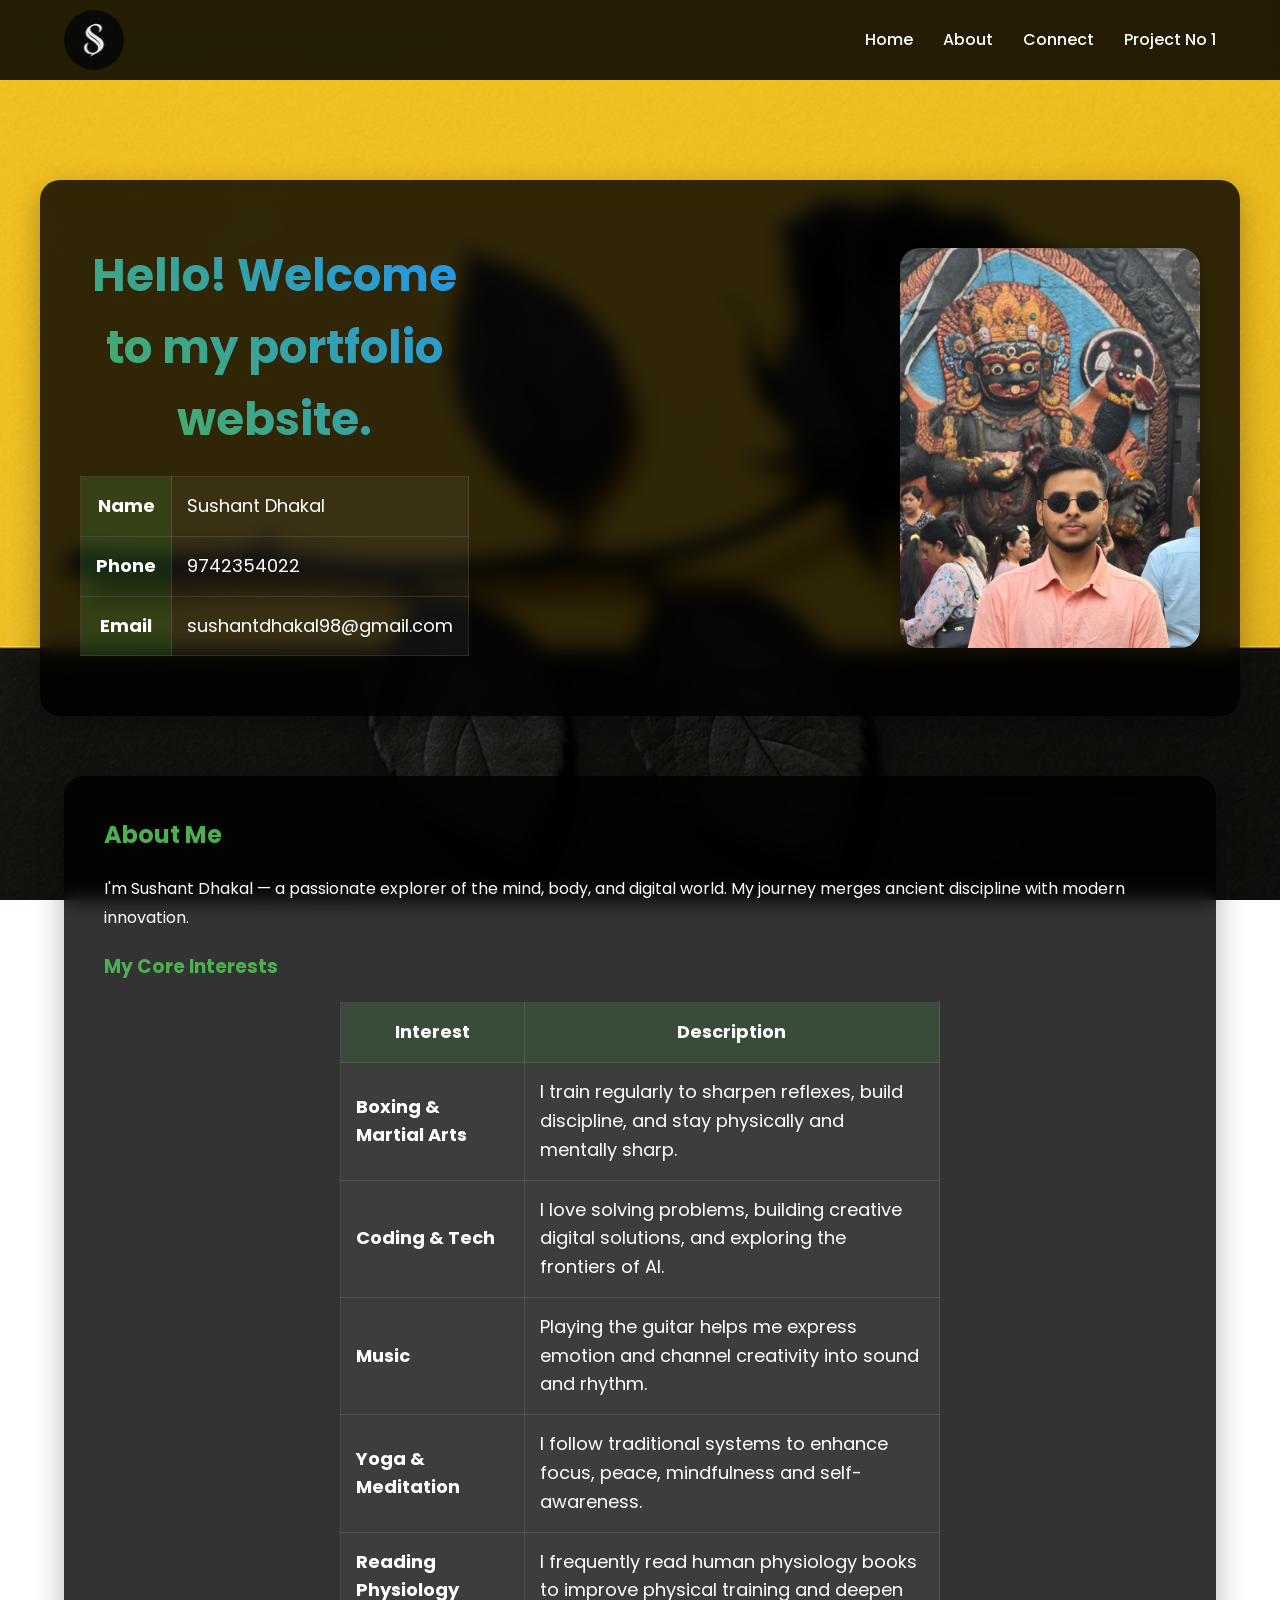
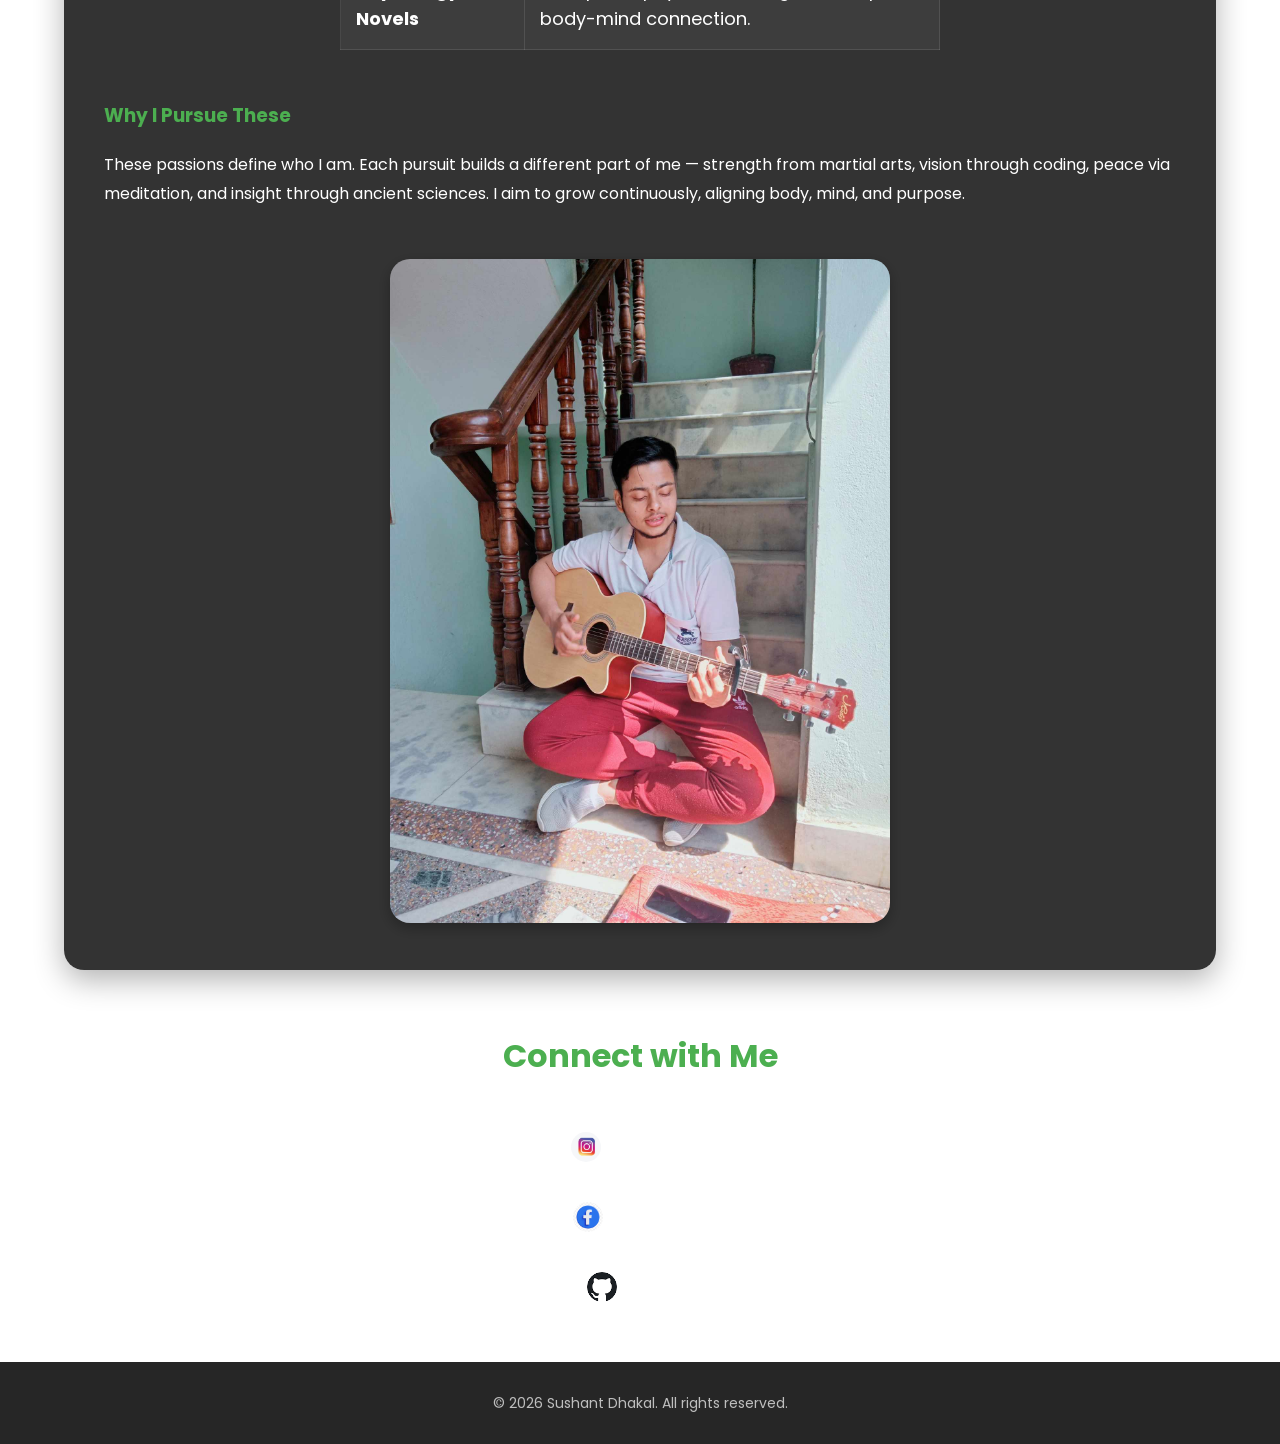
==== index.html @ 7e8c9f03 "Update index.html" ====
<!DOCTYPE html>
<html lang="en">
<head>
  <meta charset="utf-8"/>
  <meta content="width=device-width, initial-scale=1.0" name="viewport"/>
  <title>Sushant Dhakal | Portfolio</title>
  <link href="https://fonts.googleapis.com/css2?family=Poppins:wght@400;500;600;700&display=swap" rel="stylesheet"/>
  <style>
    * {
      margin: 0;
      padding: 0;
      font-family: 'Poppins', sans-serif;
      box-sizing: border-box;
      scroll-behavior: smooth;
    }

    :root {
      --primary-color: #4caf50;
      --text-color: #fff;
      --bg-overlay: rgba(0, 0, 0, 0.85);
      --transition: all 0.3s ease;
    }

    body {
      background-image: url('background.jpg');
      background-size: cover;
      background-attachment: fixed;
      color: var(--text-color);
      line-height: 1.6;
    }

    /* Improved Header */
    header {
      position: fixed;
      top: 0;
      width: 100%;
      height: 80px;
      background: var(--bg-overlay);
      backdrop-filter: blur(10px);
      display: flex;
      justify-content: space-between;
      align-items: center;
      padding: 0 5%;
      z-index: 999;
      transition: var(--transition);
    }

    header.scrolled {
      height: 70px;
      box-shadow: 0 2px 10px rgba(0, 0, 0, 0.3);
    }

    .logo {
      width: 60px;
      border-radius: 50%;
      transition: var(--transition);
    }

    .logo:hover {
      transform: scale(1.1);
    }

    nav ul {
      display: flex;
      gap: 30px;
      list-style: none;
    }

    nav ul li a {
      text-decoration: none;
      color: var(--text-color);
      font-size: 16px;
      font-weight: 500;
      position: relative;
      padding: 5px 0;
      transition: var(--transition);
    }

    nav ul li a::after {
      content: '';
      width: 0;
      height: 2px;
      background: var(--primary-color);
      position: absolute;
      left: 0;
      bottom: 0;
      transition: var(--transition);
    }

    nav ul li a:hover {
      color: var(--primary-color);
    }

    nav ul li a:hover::after {
      width: 100%;
    }

    /* Improved Mobile Menu */
    .menu-toggle {
      display: none;
      flex-direction: column;
      cursor: pointer;
      z-index: 1000;
    }

    .bar {
      width: 25px;
      height: 2px;
      background: var(--text-color);
      margin: 4px 0;
      transition: var(--transition);
    }

    .menu-toggle.active .bar:nth-child(1) {
      transform: rotate(45deg) translate(5px, 5px);
    }

    .menu-toggle.active .bar:nth-child(2) {
      opacity: 0;
    }

    .menu-toggle.active .bar:nth-child(3) {
      transform: rotate(-45deg) translate(7px, -6px);
    }

    /* Improved Intro Section */
    .intro {
      display: flex;
      flex-wrap: wrap;
      justify-content: space-between;
      gap: 40px;
      align-items: center;
      margin: 20vh auto 0;
      padding: 60px 40px;
      background-color: rgba(0, 0, 0, 0.8);
      max-width: 1200px;
      border-radius: 20px;
      box-shadow: 0 10px 30px rgba(0, 0, 0, 0.3);
      backdrop-filter: blur(10px);
      flex-direction: row-reverse;
    }

    .profile {
      width: 300px;
      border-radius: 20px;
      flex-shrink: 0;
      transition: var(--transition);
      box-shadow: 0 5px 15px rgba(0, 0, 0, 0.3);
    }

    .profile:hover {
      transform: translateY(-5px);
    }

    /* Improved Table Styles */
    table {
      border-collapse: collapse;
      color: var(--text-color);
      font-size: 18px;
      width: 100%;
      max-width: 600px;
    }

    caption h1 {
      margin-bottom: 20px;
      font-size: 2.5em;
      background: linear-gradient(45deg, #4caf50, #2196f3);
      -webkit-background-clip: text;
      -webkit-text-fill-color: transparent;
    }

    th, td {
      padding: 15px;
      border: 1px solid rgba(255, 255, 255, 0.1);
      background: rgba(255, 255, 255, 0.05);
    }

    th {
      background: rgba(76, 175, 80, 0.2);
    }

    /* Improved Container */
    .container {
      width: 90%;
      max-width: 1200px;
      margin: 60px auto;
      background-color: rgba(0, 0, 0, 0.8);
      padding: 40px;
      border-radius: 20px;
      box-shadow: 0 10px 30px rgba(0, 0, 0, 0.3);
      backdrop-filter: blur(10px);
    }

    /* Improved Social Links */
    .social-links {
      display: flex;
      flex-direction: column;
      align-items: center;
      margin: 50px 0;
      gap: 20px;
    }

    .social-links h2 {
      margin-bottom: 20px;
      font-size: 2em;
      color: var(--primary-color);
    }

    .social-links a {
      display: flex;
      align-items: center;
      color: var(--text-color);
      font-size: 18px;
      font-weight: 500;
      text-decoration: none;
      padding: 10px 20px;
      border-radius: 30px;
      background: rgba(255, 255, 255, 0.05);
      transition: var(--transition);
    }

    .social-links a:hover {
      background: var(--primary-color);
      transform: translateY(-2px);
    }

    .social-links img {
      width: 30px;
      height: 30px;
      border-radius: 50%;
      margin-right: 15px;
      transition: var(--transition);
    }

    .social-links a:hover img {
      transform: rotate(360deg);
    }

    /* Improved Images */
    img.sus {
      width: 100%;
      max-width: 500px;
      border-radius: 20px;
      margin-top: 30px;
      height: auto;
      transition: var(--transition);
      box-shadow: 0 5px 15px rgba(0, 0, 0, 0.3);
    }

    img.sus:hover {
      transform: scale(1.02);
    }

    /* Improved Footer */
    footer {
      background: var(--bg-overlay);
      padding: 30px 20px;
      text-align: center;
      backdrop-filter: blur(10px);
    }

    footer p {
      font-size: 14px;
      color: rgba(255, 255, 255, 0.7);
    }

    /* Enhanced About Section */
    #about h2, #about h3 {
      color: var(--primary-color);
      margin-bottom: 20px;
    }

    #about p {
      margin: 20px 0;
      line-height: 1.8;
    }

    /* Responsive Design */
    @media (max-width: 1024px) {
      .intro {
        margin: 15vh auto 0;
        padding: 40px 30px;
      }

      .container {
        padding: 30px;
      }
    }

    @media (max-width: 768px) {
      .menu-toggle {
        display: flex;
      }

      nav ul {
        display: none;
        flex-direction: column;
        background: var(--bg-overlay);
        position: fixed;
        top: 80px;
        left: 0;
        width: 100%;
        padding: 20px;
        backdrop-filter: blur(10px);
        text-align: center;
      }

      nav ul.active {
        display: flex;
      }

      .intro {
        flex-direction: column;
        margin-top: 100px;
        padding: 30px 20px;
        text-align: center;
      }

      .profile {
        width: 250px;
      }

      table {
        font-size: 16px;
      }

      caption h1 {
        font-size: 2em;
      }
    }

    @media (max-width: 480px) {
      header {
        padding: 0 20px;
      }

      .intro {
        padding: 20px;
      }

      .profile {
        width: 200px;
      }

      table {
        font-size: 14px;
      }

      th, td {
        padding: 10px;
      }

      .social-links a {
        font-size: 16px;
        padding: 8px 16px;
      }

      .social-links img {
        width: 25px;
        height: 25px;
      }
    }

    /* Animation Classes */
    .fade-in {
      opacity: 0;
      transform: translateY(20px);
      animation: fadeIn 0.6s ease forwards;
    }

    @keyframes fadeIn {
      to {
        opacity: 1;
        transform: translateY(0);
      }
    }
  </style>
</head>
<body>
  <header>
    <img alt="Logo" class="logo" src="logo.jpg"/>
    <div class="menu-toggle" id="mobile-menu">
      <span class="bar"></span>
      <span class="bar"></span>
      <span class="bar"></span>
    </div>
    <nav>
      <ul id="nav-links">
        <li><a href="index.html">Home</a></li>
        <li><a href="#about">About</a></li>
        <li><a href="#socials">Connect</a></li>
        <li><a href="neon blaster.html"> Project No 1</a></li>
      </ul>
      
    </nav>
  </header>

  <section class="intro fade-in" id="home">
    <img alt="Sushant Dhakal" class="profile" src="profile.jpg"/>
   <center> <table>
      <caption><h1>Hello! Welcome to my portfolio website.</h1></caption>
      <tr><th>Name</th><td>Sushant Dhakal</td></tr>
      <tr><th>Phone</th><td>9742354022</td></tr>
      <tr><th>Email</th><td>sushantdhakal98@gmail.com</td></tr> 
    </table></center>
  </section>

  <section id="about">
    <div class="container fade-in">
      <h2>About Me</h2>
      <p>I'm Sushant Dhakal — a passionate explorer of the mind, body, and digital world. My journey merges ancient discipline with modern innovation.</p>
      <h3>My Core Interests</h3>
    <center>
      <table>
        <thead>
          <tr>
            <th>Interest</th>
            <th>Description</th>
          </tr>
        </thead>
        <tbody>
          <tr>
            <td><strong>Boxing & Martial Arts</strong></td>
            <td>I train regularly to sharpen reflexes, build discipline, and stay physically and mentally sharp.</td>
          </tr>
          <tr>
            <td><strong>Coding & Tech</strong></td>
            <td>I love solving problems, building creative digital solutions, and exploring the frontiers of AI.</td>
          </tr>
          <tr>
            <td><strong>Music</strong></td>
            <td>Playing the guitar helps me express emotion and channel creativity into sound and rhythm.</td>
          </tr>
          <tr>
            <td><strong>Yoga & Meditation</strong></td>
            <td>I follow traditional systems to enhance focus, peace, mindfulness and self-awareness.</td>
          </tr>
          <tr>
            <td><strong>Reading Physiology Novels</strong></td>
            <td>I frequently read human physiology books to improve physical training and deepen body-mind connection.</td>
          </tr>
        </tbody>
      </table>
    </center><br><br>
      <h3>Why I Pursue These</h3>
      <p>
        These passions define who I am. Each pursuit builds a different part of me — strength from martial arts, vision through coding, peace via meditation, and insight through ancient sciences. I aim to grow continuously, aligning body, mind, and purpose.
      </p>
    <center> <img alt="My Interests" class="sus" src="a.jpg"/></center>
    </div>
  </section>

  <section class="social-links fade-in" id="socials">
    <h2>Connect with Me</h2>
    <a href="https://www.instagram.com/dhakal_sushant_/" target="_blank">
      <img alt="Instagram" src="insta.jpeg"/> Instagram
    </a>
    <a href="https://www.facebook.com/sushant.dhakal.7" target="_blank">
      <img alt="Facebook" src="facebook-social-media-icon-3d_466778-4384.avif"/> Facebook
    </a>
    <a href="https://github.com/Sushant-dhakl" target="_blank">
     <img alt="GitHub" src="github.png"/> GitHub
    </a>
  </section>

  <footer>
    <p>© <span id="year"></span> Sushant Dhakal. All rights reserved.</p>
  </footer>

  

  <script>
    // Mobile nav toggle with improved animation
    const mobileMenu = document.getElementById('mobile-menu');
    const navLinks = document.getElementById('nav-links');
    const header = document.querySelector('header');

    mobileMenu.addEventListener('click', () => {
      mobileMenu.classList.toggle('active');
      navLinks.classList.toggle('active');
    });

    // Smooth scroll with offset
    document.querySelectorAll('a[href^="#"]').forEach(link => {
      link.addEventListener('click', function(e) {
        e.preventDefault();
        const target = document.querySelector(this.getAttribute('href'));
        if (target) {
          const headerHeight = header.offsetHeight;
          const targetPosition = target.getBoundingClientRect().top + window.pageYOffset;
          window.scrollTo({
            top: targetPosition - headerHeight,
            behavior: 'smooth'
          });
          // Close mobile menu if open
          mobileMenu.classList.remove('active');
          navLinks.classList.remove('active');
        }
      });
    });

    // Header scroll effect
    window.addEventListener('scroll', () => {
      if (window.scrollY > 50) {
        header.classList.add('scrolled');
      } else {
        header.classList.remove('scrolled');
      }
    });

    // Intersection Observer for fade-in animations
    const fadeElements = document.querySelectorAll('.fade-in');
    const observer = new IntersectionObserver(
      (entries) => {
        entries.forEach(entry => {
          if (entry.isIntersecting) {
            entry.target.style.opacity = '1';
            entry.target.style.transform = 'translateY(0)';
          }
        });
      },
      { threshold: 0.1 }
    );

    fadeElements.forEach(element => observer.observe(element));

    // Dynamic year
    document.getElementById('year').textContent = new Date().getFullYear();
  </script>
</body>
</html>
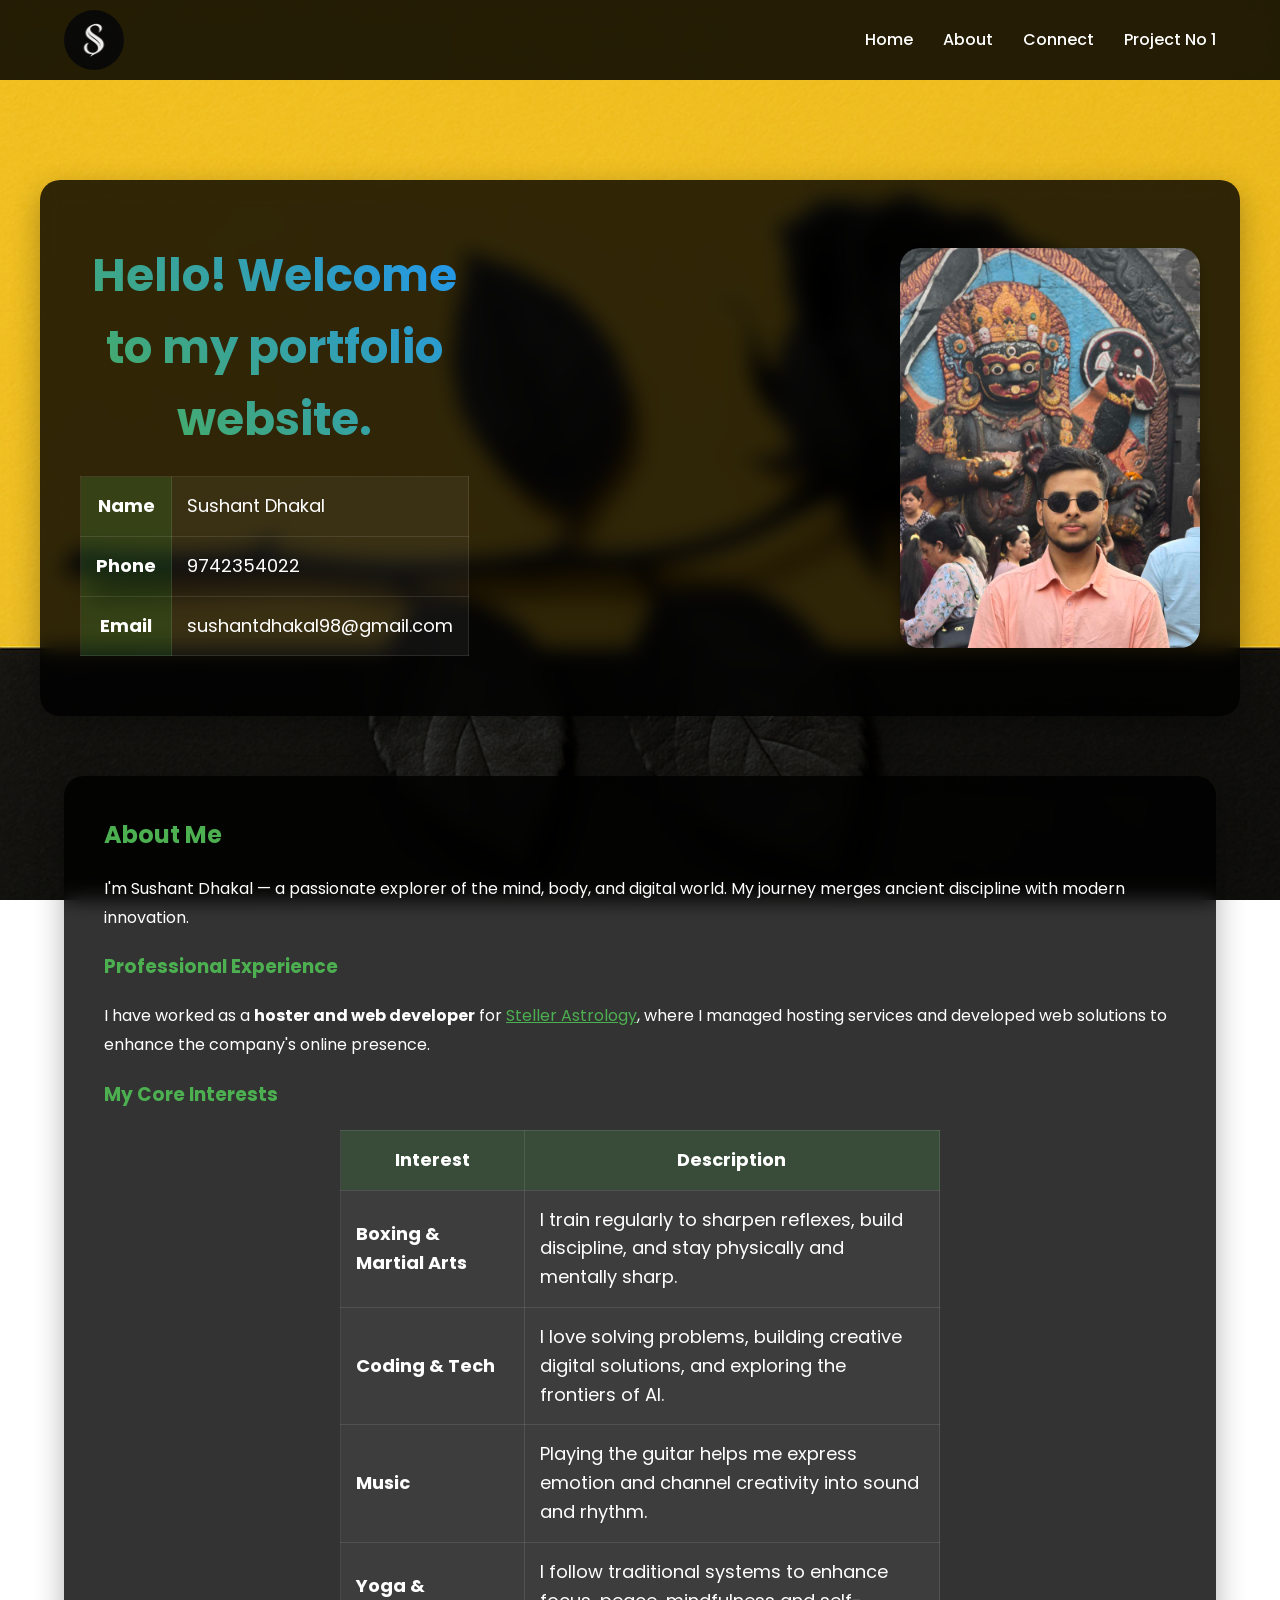
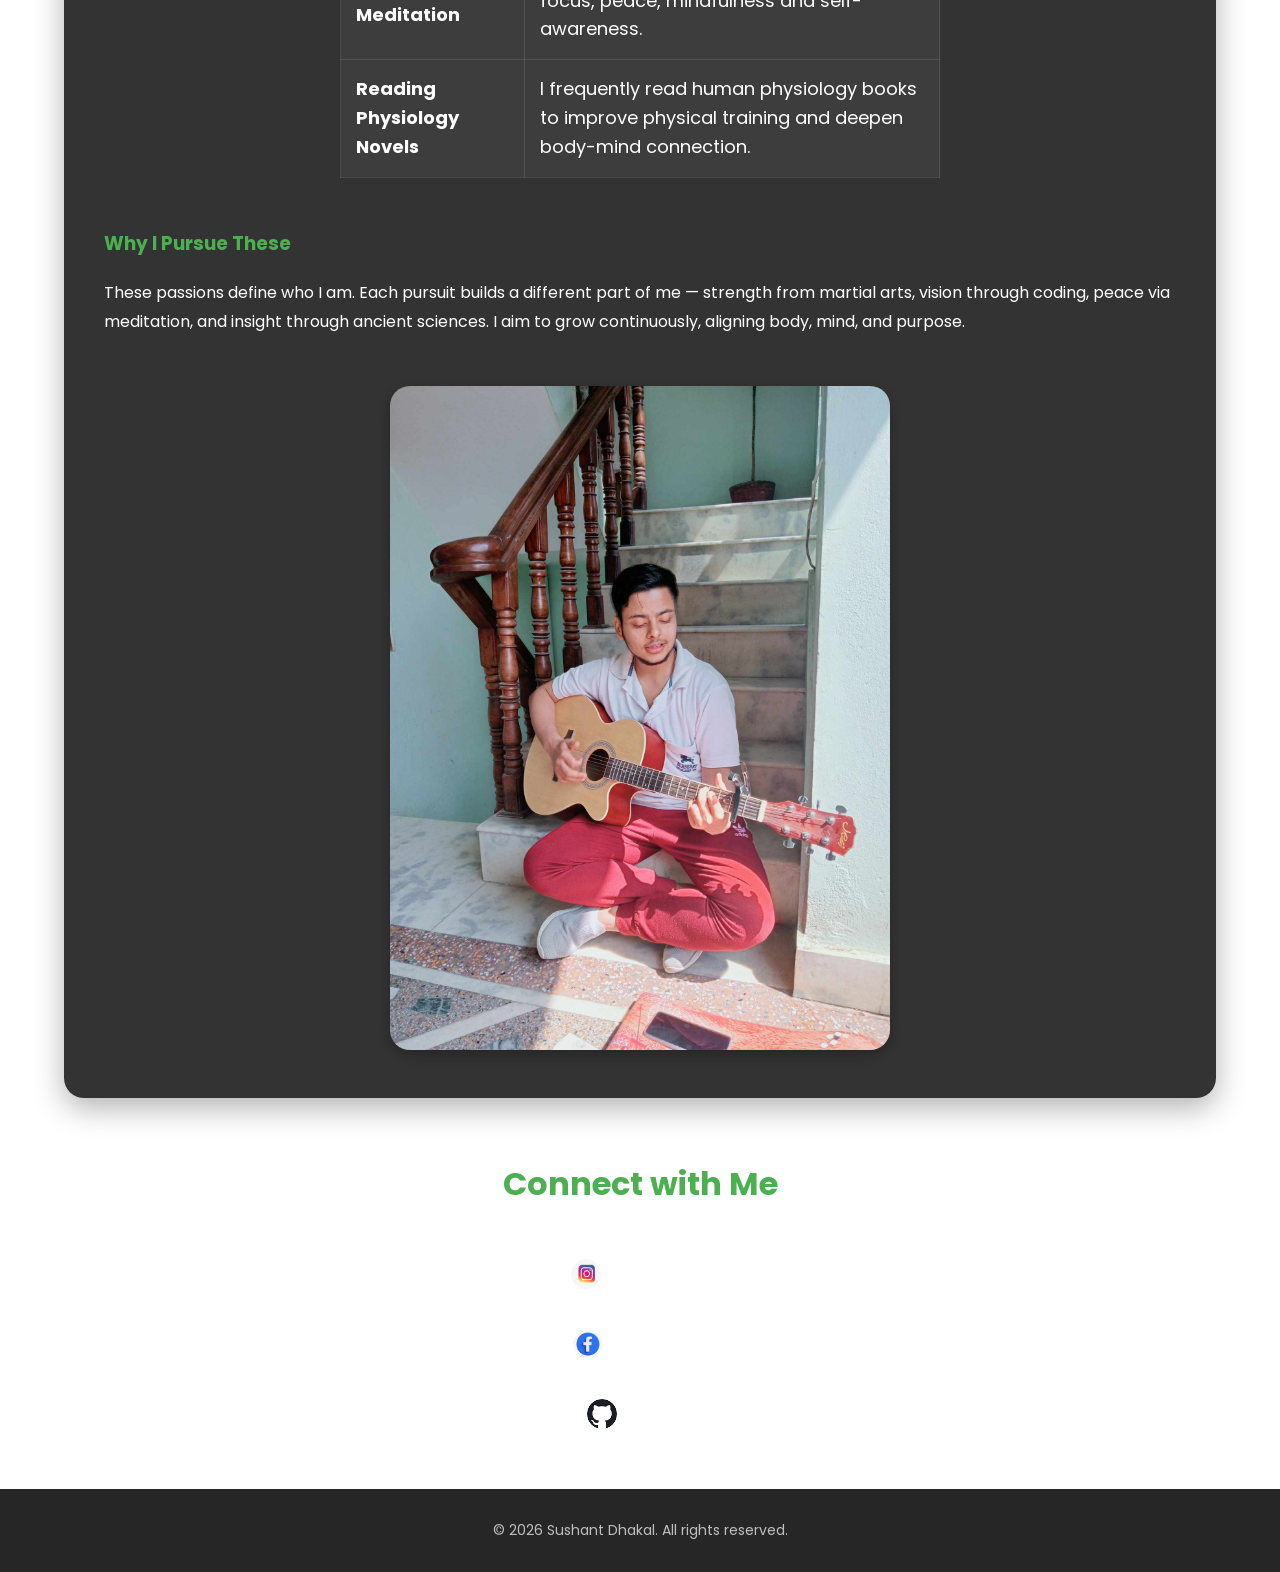
==== commit 79e34a37: "Update index.html" ====
--- a/index.html
+++ b/index.html
@@ -409,6 +409,10 @@
     <div class="container fade-in">
       <h2>About Me</h2>
       <p>I'm Sushant Dhakal — a passionate explorer of the mind, body, and digital world. My journey merges ancient discipline with modern innovation.</p>
+       <h3>Professional Experience</h3>
+    <p>
+      I have worked as a <strong>hoster and web developer</strong> for <a href="https://sunitadhakal.com.np" target="_blank" style="color: var(--primary-color); text-decoration: underline;">Steller Astrology</a>, where I managed hosting services and developed web solutions to enhance the company's online presence.
+    </p>
       <h3>My Core Interests</h3>
     <center>
       <table>
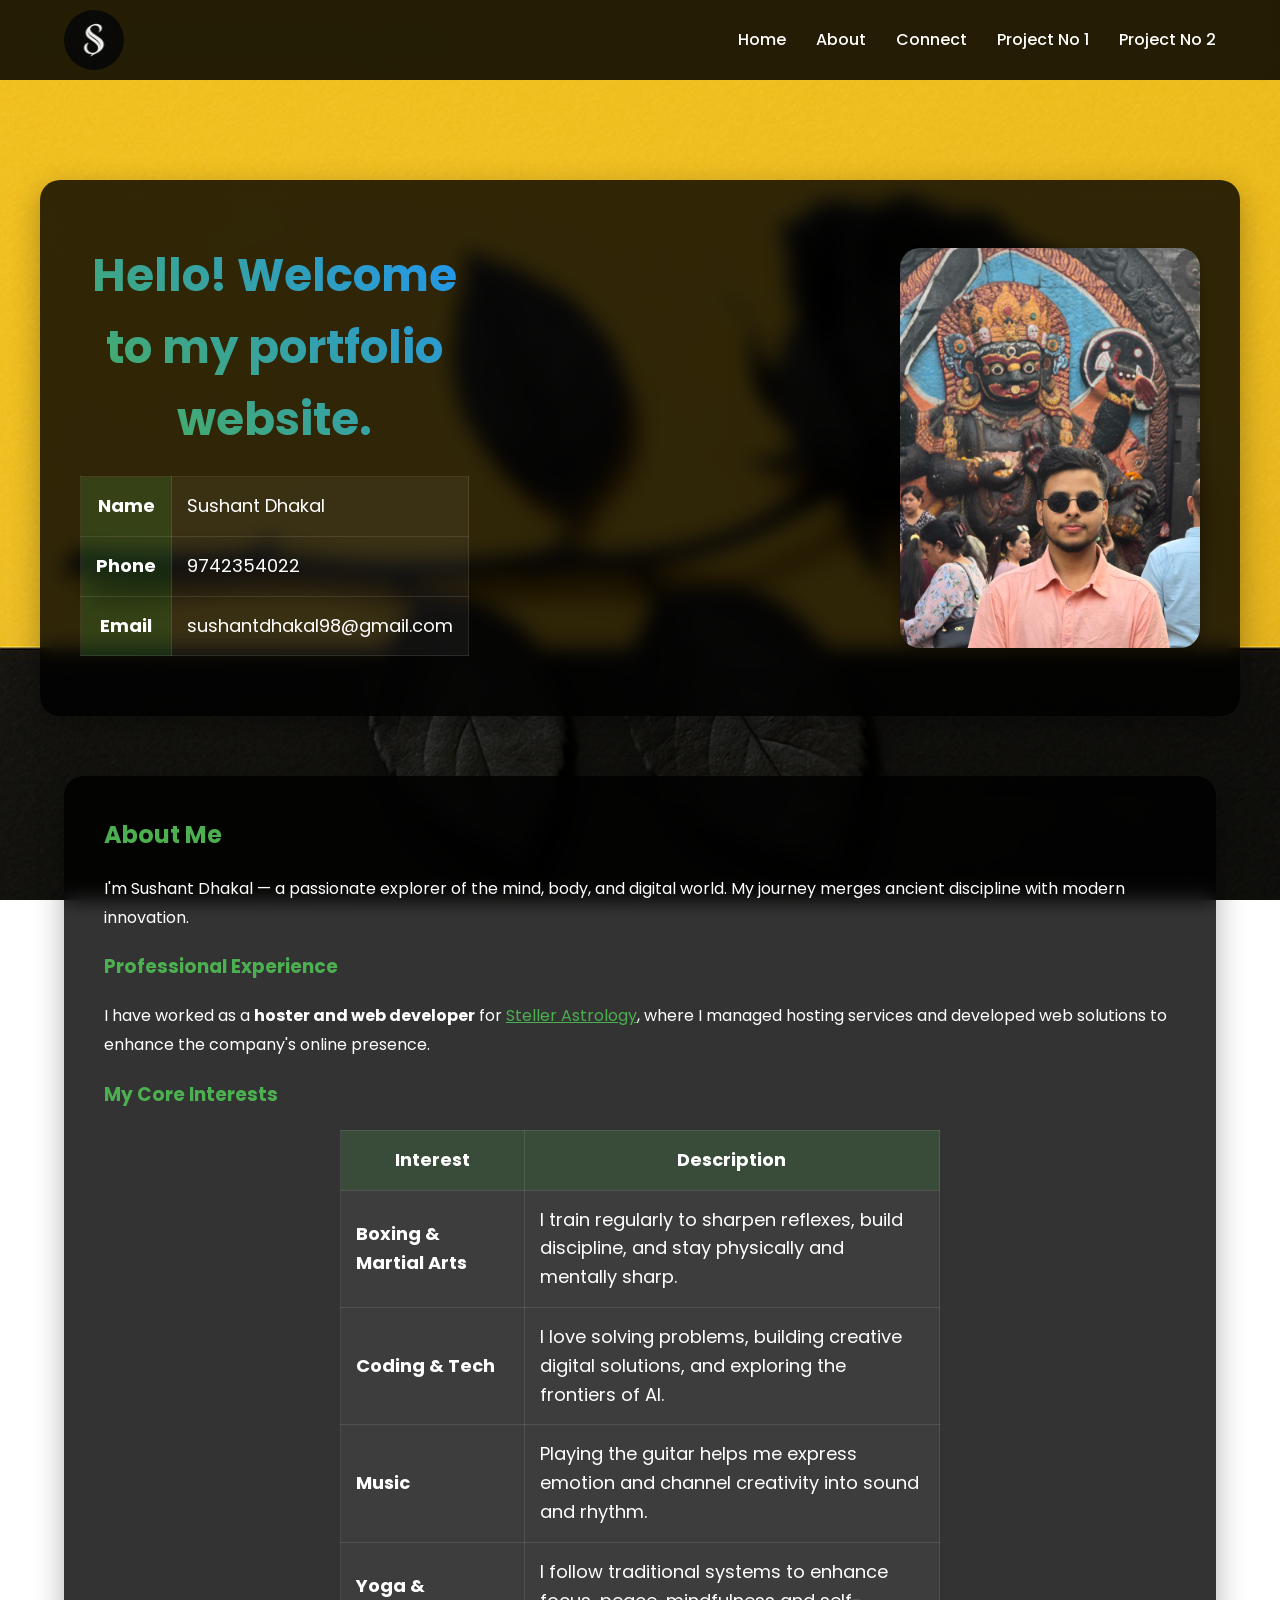
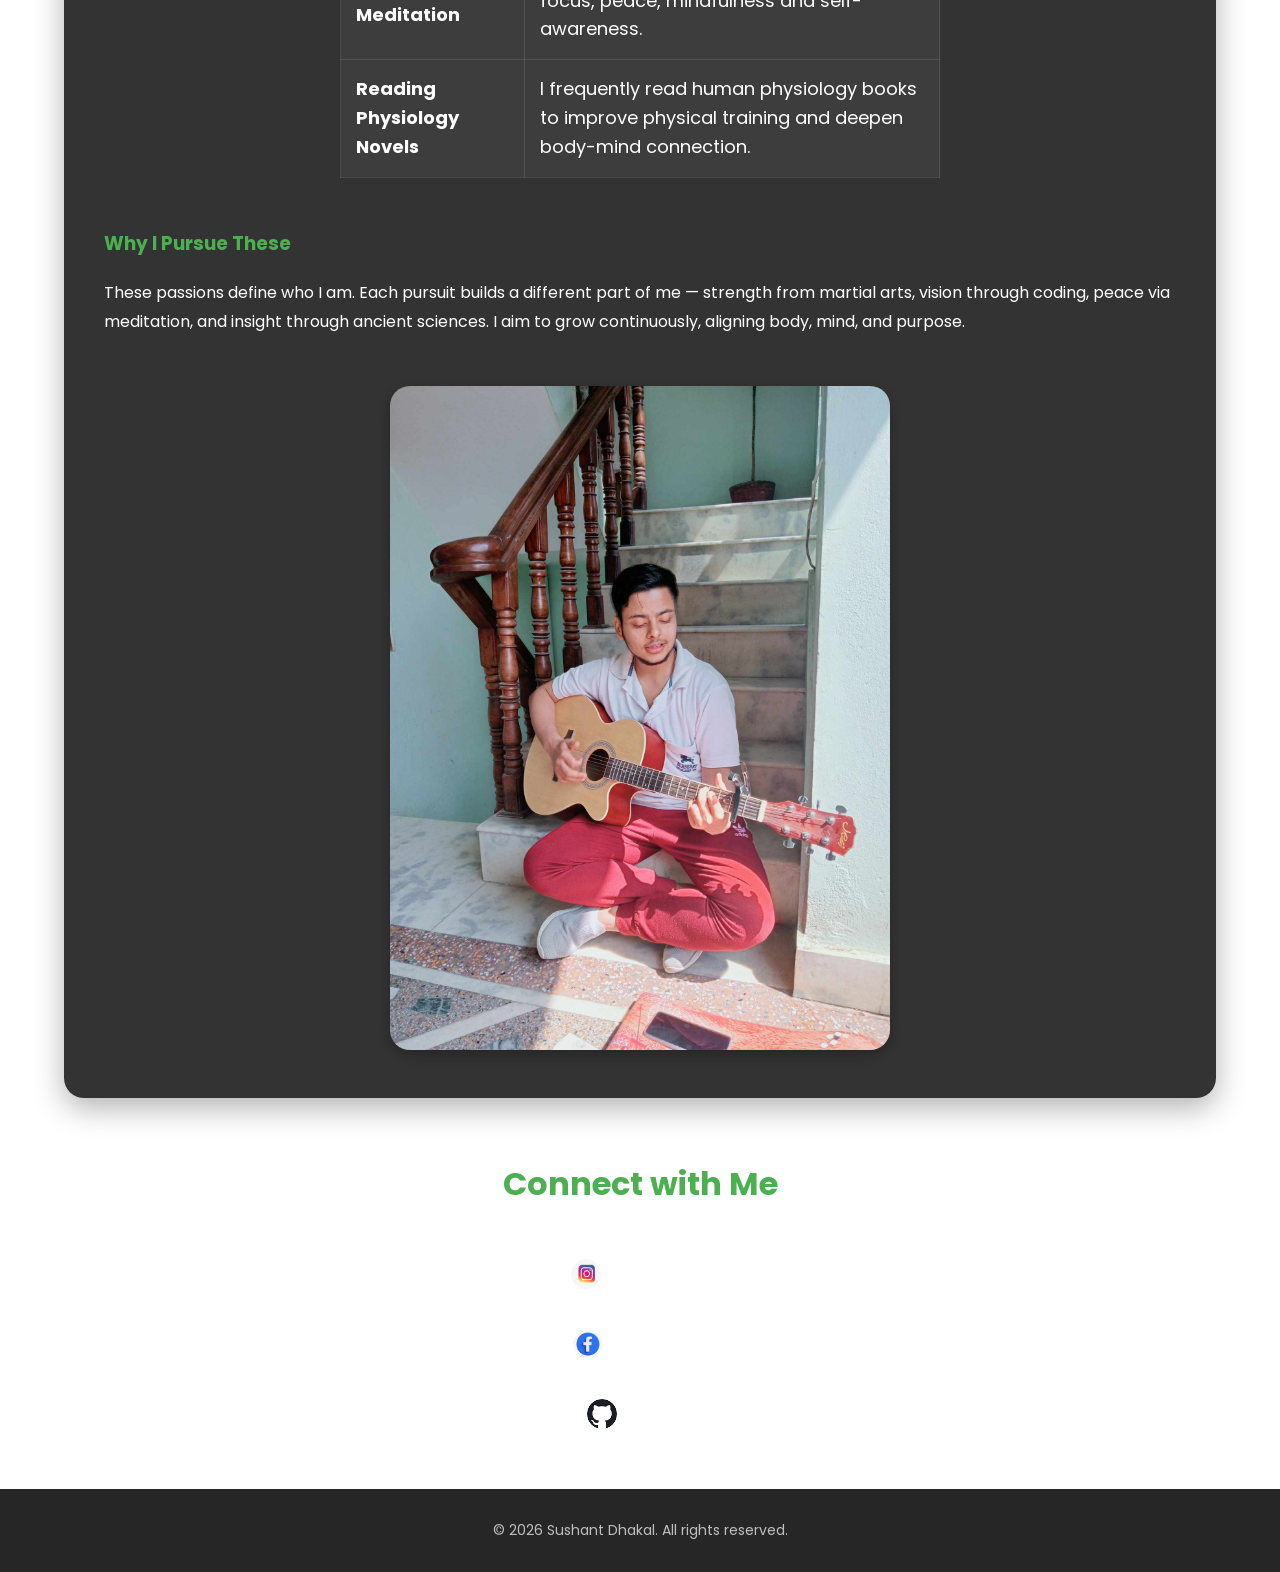
==== commit c3bf687e: "Update index.html" ====
--- a/index.html
+++ b/index.html
@@ -390,6 +390,7 @@
         <li><a href="#about">About</a></li>
         <li><a href="#socials">Connect</a></li>
         <li><a href="neon blaster.html"> Project No 1</a></li>
+        <li><a href="study buddy.html">Project No 2</a></li>
       </ul>
       
     </nav>
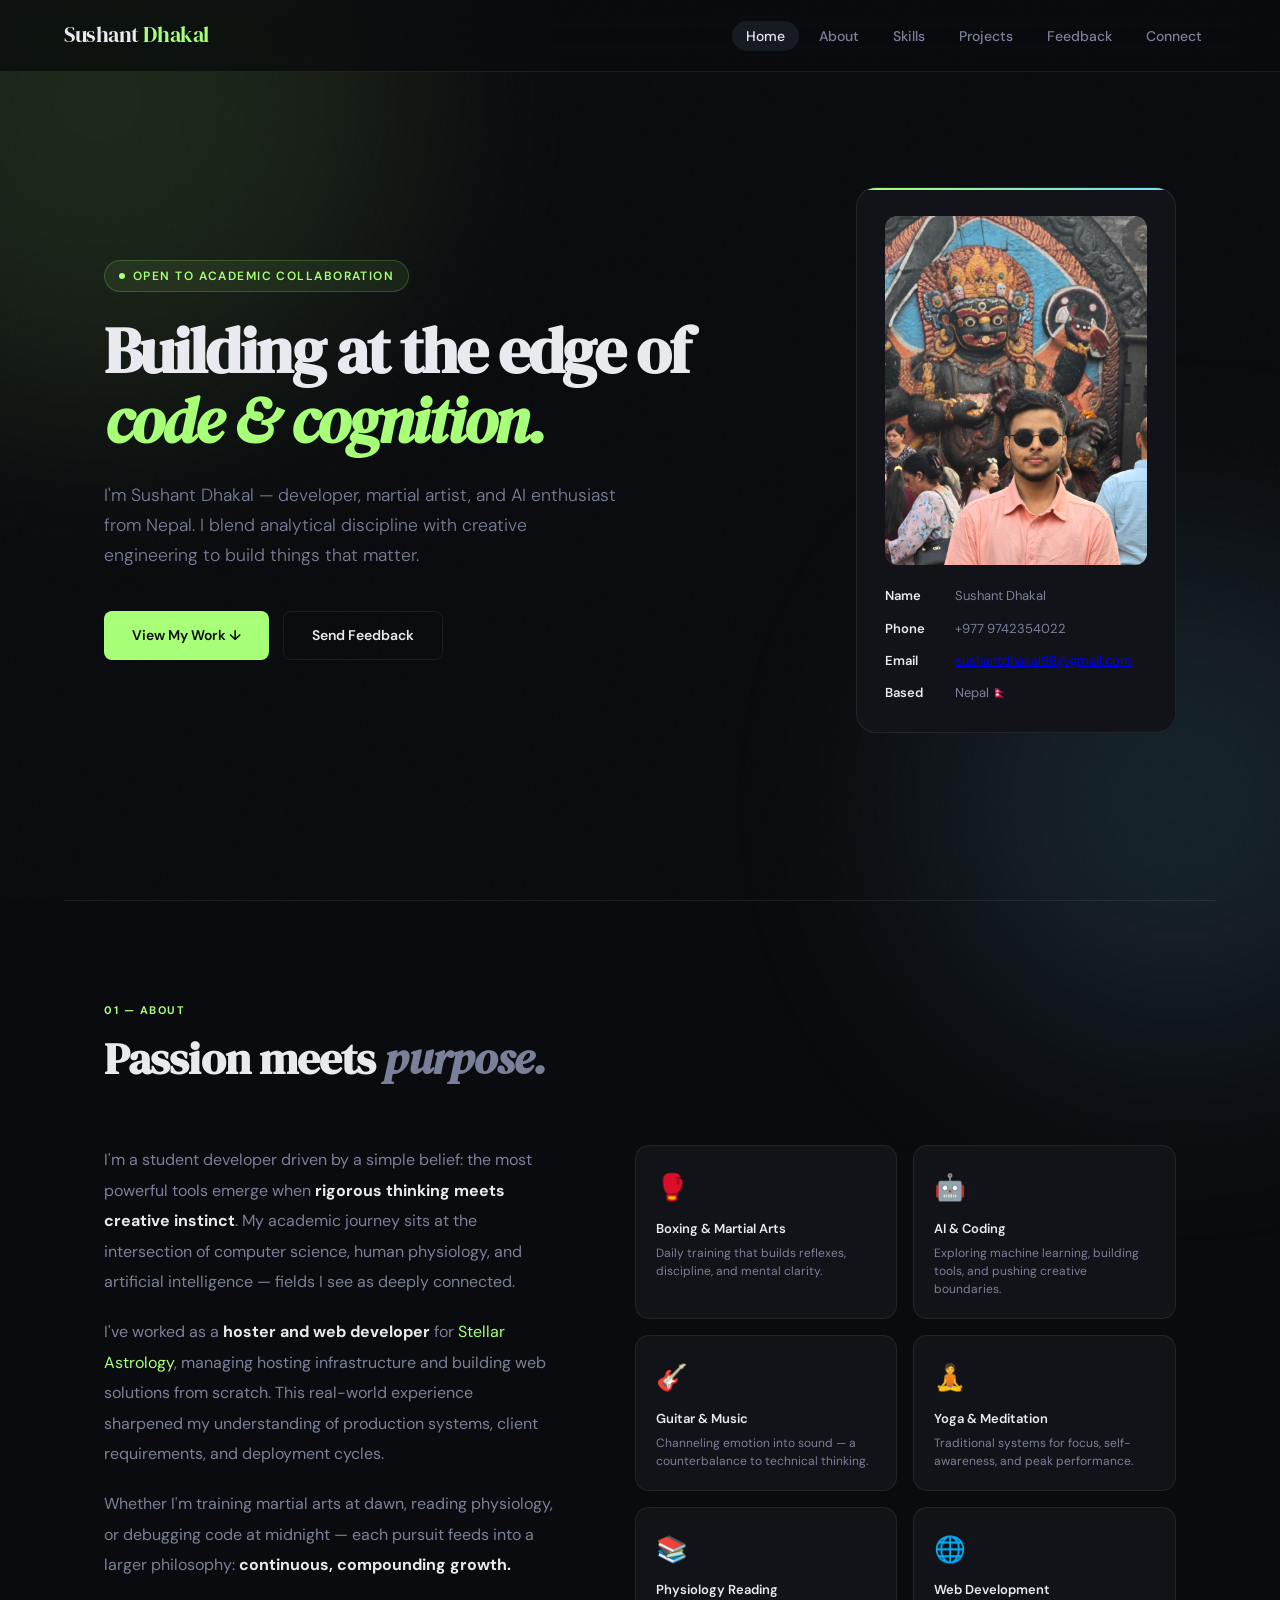
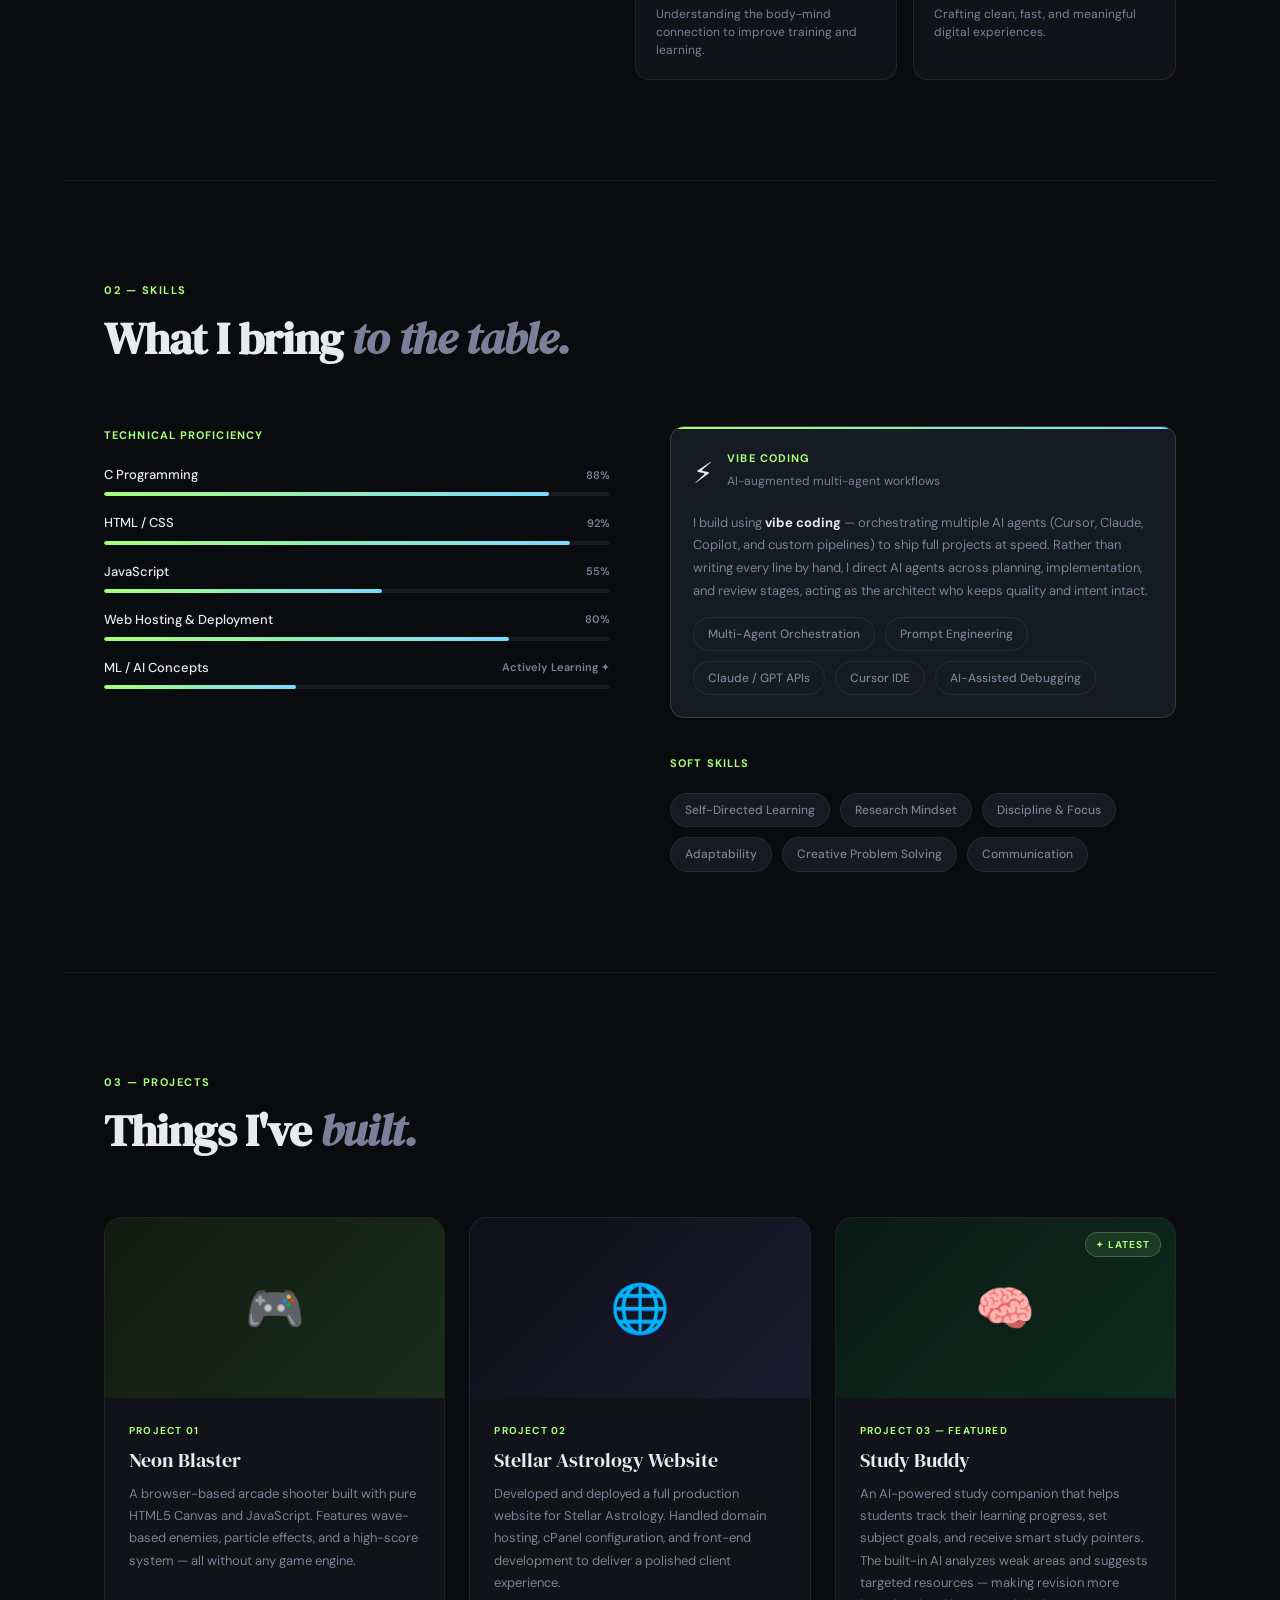
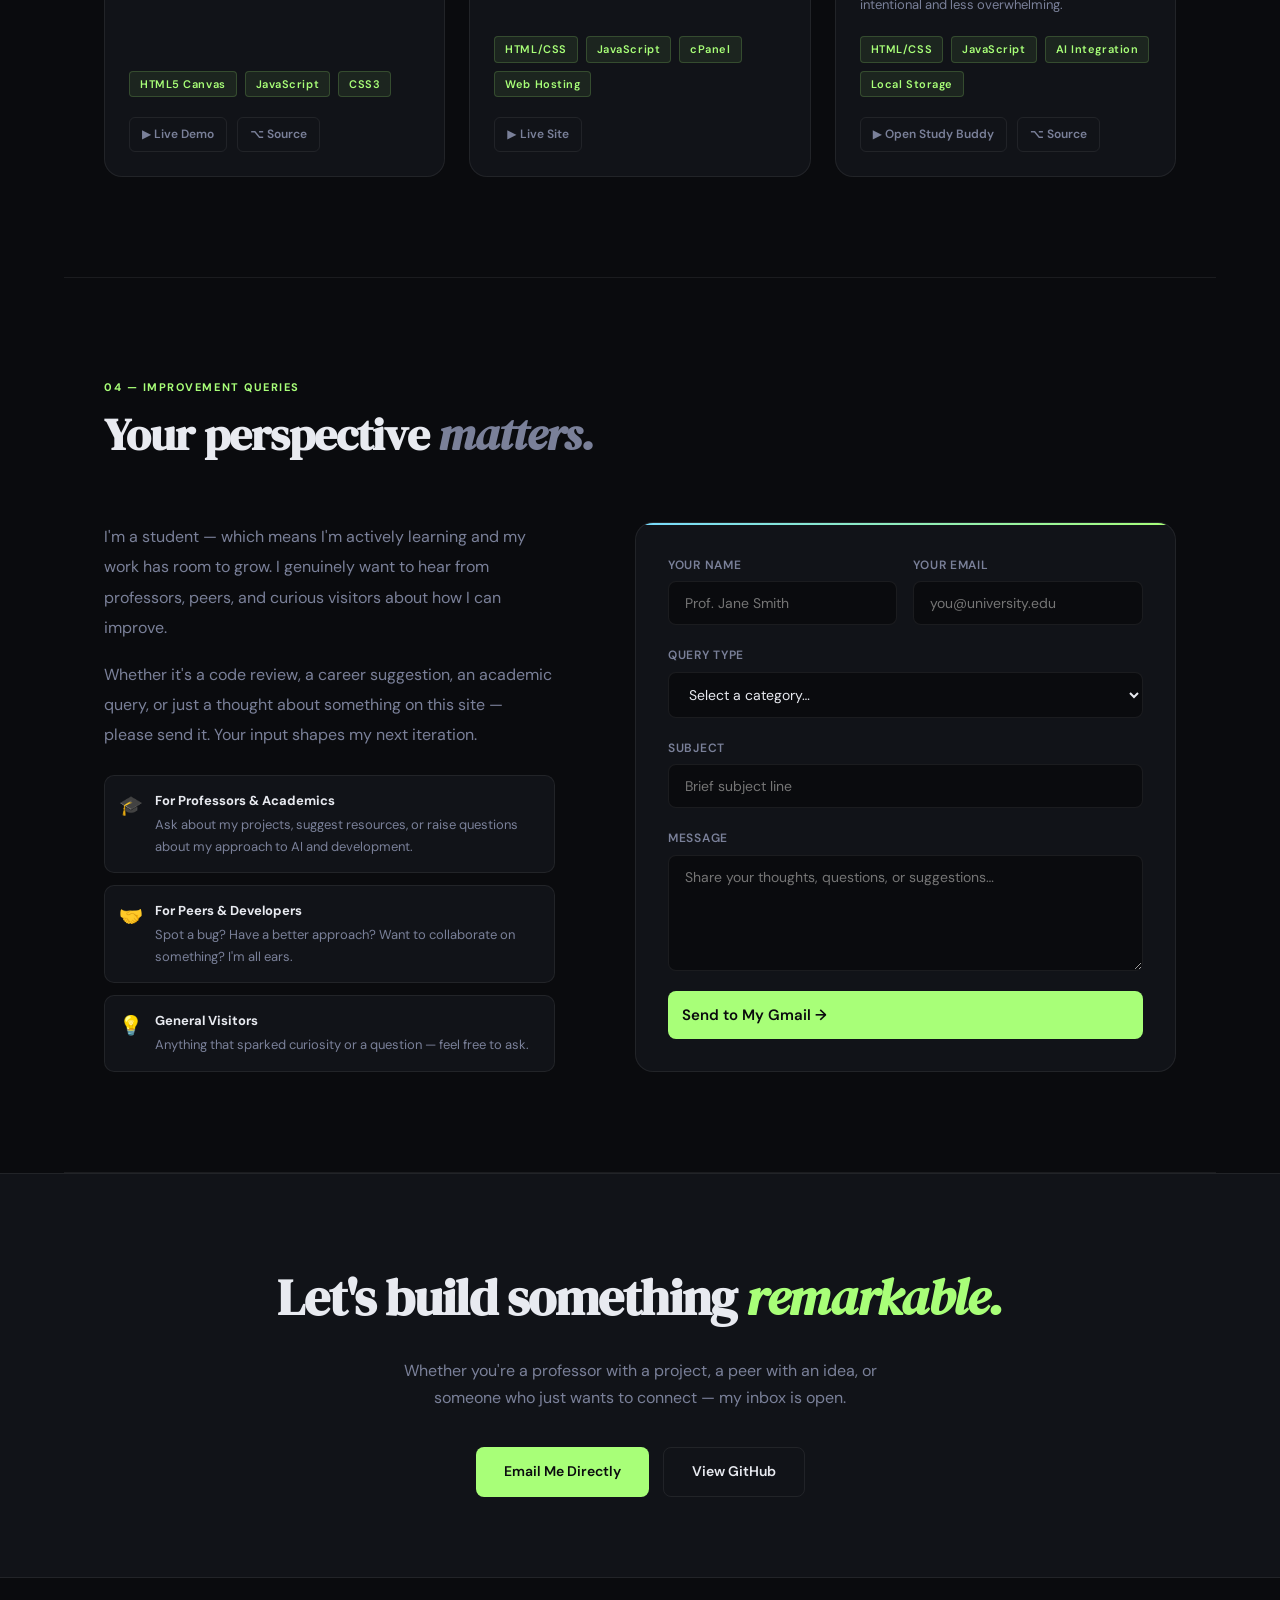
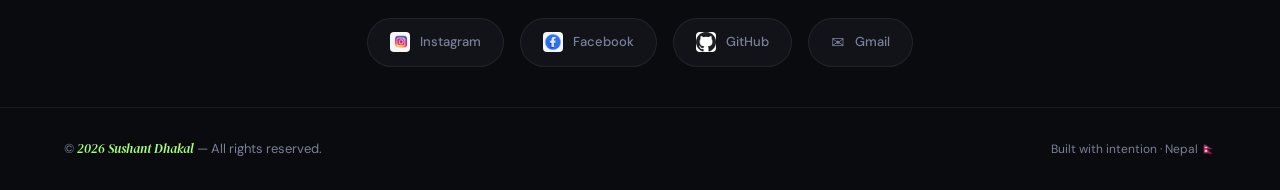
==== commit 48cfe1d7: "Update index.html" ====
--- a/index.html
+++ b/index.html
@@ -4,533 +4,1067 @@
   <meta charset="utf-8"/>
   <meta content="width=device-width, initial-scale=1.0" name="viewport"/>
   <title>Sushant Dhakal | Portfolio</title>
-  <link href="https://fonts.googleapis.com/css2?family=Poppins:wght@400;500;600;700&display=swap" rel="stylesheet"/>
+  <link href="https://fonts.googleapis.com/css2?family=DM+Serif+Display:ital@0;1&family=DM+Sans:ital,opsz,wght@0,9..40,300;0,9..40,400;0,9..40,500;0,9..40,600;1,9..40,300&display=swap" rel="stylesheet"/>
   <style>
-    * {
-      margin: 0;
-      padding: 0;
-      font-family: 'Poppins', sans-serif;
+    *, *::before, *::after {
+      margin: 0; padding: 0;
       box-sizing: border-box;
       scroll-behavior: smooth;
     }
 
     :root {
-      --primary-color: #4caf50;
-      --text-color: #fff;
-      --bg-overlay: rgba(0, 0, 0, 0.85);
-      --transition: all 0.3s ease;
-    }
+      --bg:        #0a0b0e;
+      --surface:   #111318;
+      --surface2:  #161a22;
+      --border:    rgba(255,255,255,0.07);
+      --accent:    #a8ff78;
+      --accent2:   #78dbff;
+      --text:      #e8eaf0;
+      --muted:     #7a8099;
+      --serif:     'DM Serif Display', Georgia, serif;
+      --sans:      'DM Sans', system-ui, sans-serif;
+      --radius:    14px;
+      --transition: 0.35s cubic-bezier(0.4,0,0.2,1);
+    }
+
+    html { scroll-behavior: smooth; }
 
     body {
-      background-image: url('background.jpg');
-      background-size: cover;
-      background-attachment: fixed;
-      color: var(--text-color);
-      line-height: 1.6;
-    }
-
-    /* Improved Header */
+      background: var(--bg);
+      color: var(--text);
+      font-family: var(--sans);
+      font-size: 16px;
+      line-height: 1.7;
+      overflow-x: hidden;
+    }
+
+    /* ── NOISE TEXTURE OVERLAY ── */
+    body::before {
+      content: '';
+      position: fixed; inset: 0;
+      background-image: url("data:image/svg+xml,%3Csvg viewBox='0 0 256 256' xmlns='http://www.w3.org/2000/svg'%3E%3Cfilter id='n'%3E%3CfeTurbulence type='fractalNoise' baseFrequency='0.9' numOctaves='4' stitchTiles='stitch'/%3E%3C/filter%3E%3Crect width='100%25' height='100%25' filter='url(%23n)' opacity='0.04'/%3E%3C/svg%3E");
+      pointer-events: none; z-index: 0; opacity: 0.4;
+    }
+
+    /* ── GLOW BLOB ── */
+    .blob {
+      position: fixed;
+      border-radius: 50%;
+      filter: blur(120px);
+      pointer-events: none;
+      z-index: 0;
+      opacity: 0.12;
+    }
+    .blob-1 { width: 600px; height: 600px; background: var(--accent); top: -200px; left: -200px; }
+    .blob-2 { width: 500px; height: 500px; background: var(--accent2); bottom: -150px; right: -150px; }
+
+    /* ── HEADER ── */
     header {
-      position: fixed;
-      top: 0;
+      position: fixed; top: 0; left: 0; right: 0; z-index: 999;
+      display: flex; align-items: center; justify-content: space-between;
+      padding: 0 5%;
+      height: 72px;
+      background: rgba(10,11,14,0.75);
+      backdrop-filter: blur(20px) saturate(180%);
+      border-bottom: 1px solid var(--border);
+      transition: var(--transition);
+    }
+
+    .logo-mark {
+      font-family: var(--serif);
+      font-size: 1.4rem;
+      color: var(--text);
+      letter-spacing: -0.02em;
+    }
+    .logo-mark span { color: var(--accent); }
+
+    nav ul { display: flex; gap: 6px; list-style: none; }
+    nav ul li a {
+      text-decoration: none; color: var(--muted);
+      font-size: 14px; font-weight: 500;
+      padding: 6px 14px; border-radius: 30px;
+      transition: var(--transition);
+    }
+    nav ul li a:hover, nav ul li a.active {
+      color: var(--text); background: var(--surface2);
+    }
+
+    .menu-toggle { display: none; flex-direction: column; cursor: pointer; gap: 5px; }
+    .bar { width: 22px; height: 2px; background: var(--text); border-radius: 2px; transition: var(--transition); }
+    .menu-toggle.active .bar:nth-child(1) { transform: rotate(45deg) translate(5px, 5px); }
+    .menu-toggle.active .bar:nth-child(2) { opacity: 0; }
+    .menu-toggle.active .bar:nth-child(3) { transform: rotate(-45deg) translate(5px, -5px); }
+
+    /* ── HERO ── */
+    #home {
+      position: relative; z-index: 1;
+      min-height: 100vh;
+      display: flex; align-items: center;
+      padding: 100px 5% 80px;
+      max-width: 1200px; margin: 0 auto;
+    }
+
+    .hero-inner {
+      display: grid;
+      grid-template-columns: 1fr 320px;
+      gap: 80px;
+      align-items: center;
       width: 100%;
-      height: 80px;
-      background: var(--bg-overlay);
-      backdrop-filter: blur(10px);
-      display: flex;
-      justify-content: space-between;
-      align-items: center;
-      padding: 0 5%;
-      z-index: 999;
+    }
+
+    .hero-tag {
+      display: inline-flex; align-items: center; gap: 8px;
+      font-size: 12px; font-weight: 600; letter-spacing: 0.12em;
+      text-transform: uppercase; color: var(--accent);
+      background: rgba(168,255,120,0.08);
+      border: 1px solid rgba(168,255,120,0.2);
+      padding: 5px 14px; border-radius: 30px;
+      margin-bottom: 24px;
+    }
+    .hero-tag::before { content: ''; width: 6px; height: 6px; border-radius: 50%; background: var(--accent); animation: pulse 2s infinite; }
+
+    @keyframes pulse { 0%,100% { opacity:1; } 50% { opacity:0.3; } }
+
+    .hero-title {
+      font-family: var(--serif);
+      font-size: clamp(2.8rem, 5vw, 4.5rem);
+      line-height: 1.1;
+      letter-spacing: -0.03em;
+      color: var(--text);
+      margin-bottom: 24px;
+    }
+    .hero-title em { font-style: italic; color: var(--accent); }
+
+    .hero-subtitle {
+      font-size: 1.1rem; color: var(--muted); font-weight: 300;
+      max-width: 520px; margin-bottom: 40px;
+    }
+
+    .hero-actions { display: flex; gap: 14px; flex-wrap: wrap; }
+
+    .btn {
+      display: inline-flex; align-items: center; gap: 8px;
+      padding: 12px 28px; border-radius: 8px;
+      font-family: var(--sans); font-size: 14px; font-weight: 600;
+      text-decoration: none; cursor: pointer;
+      transition: var(--transition); border: none;
+    }
+    .btn-primary {
+      background: var(--accent); color: #0a0b0e;
+    }
+    .btn-primary:hover { background: #c4ff9e; transform: translateY(-2px); box-shadow: 0 8px 24px rgba(168,255,120,0.25); }
+    .btn-ghost {
+      background: transparent; color: var(--text);
+      border: 1px solid var(--border);
+    }
+    .btn-ghost:hover { background: var(--surface2); border-color: rgba(255,255,255,0.15); transform: translateY(-2px); }
+
+    .hero-card {
+      background: var(--surface);
+      border: 1px solid var(--border);
+      border-radius: 20px;
+      padding: 28px;
+      position: relative;
+      overflow: hidden;
+    }
+    .hero-card::before {
+      content: '';
+      position: absolute; top: 0; left: 0; right: 0;
+      height: 2px;
+      background: linear-gradient(90deg, var(--accent), var(--accent2));
+    }
+
+    .hero-avatar {
+      width: 100%; border-radius: 12px;
+      margin-bottom: 20px; display: block;
+    }
+
+    .hero-meta { display: flex; flex-direction: column; gap: 10px; }
+    .meta-item {
+      display: flex; align-items: flex-start; gap: 10px;
+      font-size: 13px; color: var(--muted);
+    }
+    .meta-item .label { font-weight: 600; color: var(--text); min-width: 60px; }
+
+    /* ── SECTION WRAPPER ── */
+    .section {
+      position: relative; z-index: 1;
+      max-width: 1200px; margin: 0 auto;
+      padding: 100px 5%;
+    }
+
+    .section-header { margin-bottom: 60px; }
+    .section-eyebrow {
+      font-size: 11px; font-weight: 700; letter-spacing: 0.14em;
+      text-transform: uppercase; color: var(--accent);
+      margin-bottom: 12px;
+    }
+    .section-title {
+      font-family: var(--serif);
+      font-size: clamp(2rem, 3.5vw, 3rem);
+      letter-spacing: -0.02em; line-height: 1.2;
+      color: var(--text);
+    }
+    .section-title span { color: var(--muted); font-style: italic; }
+
+    /* ── DIVIDER ── */
+    .divider {
+      width: 100%; height: 1px;
+      background: var(--border);
+      margin: 0 5%;
+      width: 90%;
+    }
+
+    /* ── ABOUT ── */
+    .about-grid {
+      display: grid;
+      grid-template-columns: 1fr 1.2fr;
+      gap: 80px;
+      align-items: start;
+    }
+
+    .about-text p { color: var(--muted); line-height: 1.9; margin-bottom: 20px; }
+    .about-text strong { color: var(--text); }
+    .about-text a { color: var(--accent); text-decoration: none; }
+    .about-text a:hover { text-decoration: underline; }
+
+    .interests-grid {
+      display: grid; grid-template-columns: 1fr 1fr; gap: 16px;
+    }
+
+    .interest-card {
+      background: var(--surface);
+      border: 1px solid var(--border);
+      border-radius: var(--radius);
+      padding: 20px;
       transition: var(--transition);
     }
-
-    header.scrolled {
-      height: 70px;
-      box-shadow: 0 2px 10px rgba(0, 0, 0, 0.3);
-    }
-
-    .logo {
-      width: 60px;
-      border-radius: 50%;
+    .interest-card:hover {
+      border-color: rgba(168,255,120,0.3);
+      transform: translateY(-3px);
+      background: var(--surface2);
+    }
+    .interest-icon { font-size: 1.6rem; margin-bottom: 8px; }
+    .interest-name { font-size: 13px; font-weight: 600; color: var(--text); margin-bottom: 4px; }
+    .interest-desc { font-size: 12px; color: var(--muted); line-height: 1.5; }
+
+    /* ── VIBE CODING CARD ── */
+    .vibe-card {
+      background: var(--surface2);
+      border: 1px solid rgba(168,255,120,0.18);
+      border-radius: var(--radius);
+      padding: 22px;
+      position: relative;
+      overflow: hidden;
+    }
+    .vibe-card::before {
+      content: '';
+      position: absolute; top: 0; left: 0; right: 0; height: 2px;
+      background: linear-gradient(90deg, var(--accent), var(--accent2));
+    }
+    .vibe-header { display: flex; align-items: flex-start; gap: 14px; margin-bottom: 14px; }
+    .vibe-icon { font-size: 1.8rem; flex-shrink: 0; }
+    .vibe-sub { font-size: 12px; color: var(--muted); }
+    .vibe-desc { font-size: 13px; color: var(--muted); line-height: 1.75; }
+    .vibe-desc strong { color: var(--text); }
+
+    /* ── FEATURED PROJECT BADGE ── */
+    .featured-badge {
+      position: absolute; top: 14px; right: 14px;
+      font-size: 10px; font-weight: 700; letter-spacing: 0.1em;
+      text-transform: uppercase; color: var(--accent);
+      background: rgba(168,255,120,0.1);
+      border: 1px solid rgba(168,255,120,0.25);
+      padding: 3px 10px; border-radius: 30px;
+    }
+
+    /* ── LEARNING PULSE (ML bar) ── */
+    .skill-fill.learning-pulse {
+      animation: none !important;
+    }
+    .skill-fill.learning-pulse.animated {
+      animation: learningPulse 2.5s ease-in-out infinite !important;
+    }
+    @keyframes learningPulse {
+      0%,100% { width: 38%; opacity: 1; }
+      50%      { width: 44%; opacity: 0.7; }
+    }
+
+    /* ── SKILLS ── */
+    .skills-layout { display: flex; flex-direction: column; gap: 40px; }
+
+    .skill-category-title {
+      font-size: 11px; font-weight: 700; text-transform: uppercase;
+      letter-spacing: 0.1em; color: var(--accent); margin-bottom: 20px;
+    }
+
+    .skill-bars { display: flex; flex-direction: column; gap: 16px; }
+
+    .skill-bar-item { display: flex; flex-direction: column; gap: 6px; }
+    .skill-bar-header { display: flex; justify-content: space-between; align-items: center; }
+    .skill-bar-name { font-size: 13px; font-weight: 500; color: var(--text); }
+    .skill-bar-pct { font-size: 11px; color: var(--muted); font-weight: 600; }
+
+    .skill-track {
+      height: 4px; background: var(--surface2);
+      border-radius: 4px; overflow: hidden;
+    }
+    .skill-fill {
+      height: 100%;
+      border-radius: 4px;
+      background: linear-gradient(90deg, var(--accent), var(--accent2));
+      width: 0%;
+      transition: width 1.2s cubic-bezier(0.4,0,0.2,1);
+    }
+
+    .skill-pills { display: flex; flex-wrap: wrap; gap: 10px; }
+    .skill-pill {
+      font-size: 12px; font-weight: 500;
+      padding: 6px 14px; border-radius: 30px;
+      background: var(--surface2);
+      border: 1px solid var(--border);
+      color: var(--muted);
       transition: var(--transition);
     }
-
-    .logo:hover {
-      transform: scale(1.1);
-    }
-
-    nav ul {
-      display: flex;
-      gap: 30px;
-      list-style: none;
-    }
-
-    nav ul li a {
+    .skill-pill:hover { color: var(--text); border-color: rgba(168,255,120,0.3); }
+
+    .skills-columns { display: grid; grid-template-columns: 1fr 1fr; gap: 60px; }
+
+    /* ── PROJECTS ── */
+    .projects-grid {
+      display: grid;
+      grid-template-columns: repeat(auto-fill, minmax(340px, 1fr));
+      gap: 24px;
+    }
+
+    .project-card {
+      background: var(--surface);
+      border: 1px solid var(--border);
+      border-radius: 18px;
+      overflow: hidden;
+      display: flex; flex-direction: column;
+      transition: var(--transition);
+      position: relative;
+    }
+    .project-card:hover {
+      border-color: rgba(168,255,120,0.25);
+      transform: translateY(-6px);
+      box-shadow: 0 20px 60px rgba(0,0,0,0.4);
+    }
+
+    .project-thumb {
+      height: 180px;
+      background: var(--surface2);
+      display: flex; align-items: center; justify-content: center;
+      font-size: 3rem;
+      position: relative;
+      overflow: hidden;
+    }
+
+    .project-thumb .thumb-glow {
+      position: absolute; inset: 0;
+      opacity: 0; transition: var(--transition);
+    }
+    .project-card:hover .thumb-glow { opacity: 1; }
+
+    .project-body { padding: 24px; flex: 1; display: flex; flex-direction: column; }
+    .project-number {
+      font-size: 10px; font-weight: 700; letter-spacing: 0.12em;
+      text-transform: uppercase; color: var(--accent); margin-bottom: 8px;
+    }
+    .project-title {
+      font-family: var(--serif); font-size: 1.25rem;
+      color: var(--text); margin-bottom: 10px; line-height: 1.3;
+    }
+    .project-desc { font-size: 13px; color: var(--muted); line-height: 1.7; margin-bottom: 20px; flex: 1; }
+
+    .tech-stack { display: flex; flex-wrap: wrap; gap: 8px; margin-bottom: 20px; }
+    .tech-tag {
+      font-size: 11px; font-weight: 600; letter-spacing: 0.05em;
+      padding: 3px 10px; border-radius: 4px;
+      background: rgba(168,255,120,0.08);
+      border: 1px solid rgba(168,255,120,0.18);
+      color: var(--accent);
+    }
+
+    .project-links { display: flex; gap: 10px; }
+    .project-link {
+      font-size: 12px; font-weight: 600; text-decoration: none;
+      color: var(--muted); display: flex; align-items: center; gap: 5px;
+      padding: 6px 12px; border-radius: 6px;
+      border: 1px solid var(--border);
+      transition: var(--transition);
+    }
+    .project-link:hover { color: var(--text); border-color: rgba(255,255,255,0.2); background: var(--surface2); }
+
+
+
+    /* ── FEEDBACK ── */
+    .feedback-wrapper {
+      display: grid; grid-template-columns: 1fr 1.2fr; gap: 80px; align-items: start;
+    }
+
+    .feedback-intro p { color: var(--muted); line-height: 1.9; margin-bottom: 16px; }
+
+    .feedback-reasons { display: flex; flex-direction: column; gap: 12px; margin-top: 24px; }
+    .reason-item {
+      display: flex; align-items: flex-start; gap: 12px;
+      padding: 14px; border-radius: 10px;
+      background: var(--surface); border: 1px solid var(--border);
+    }
+    .reason-icon { font-size: 1.2rem; flex-shrink: 0; }
+    .reason-text { font-size: 13px; color: var(--muted); }
+    .reason-text strong { color: var(--text); display: block; margin-bottom: 2px; }
+
+    .feedback-form {
+      background: var(--surface);
+      border: 1px solid var(--border);
+      border-radius: 18px; padding: 32px;
+      position: relative; overflow: hidden;
+    }
+    .feedback-form::before {
+      content: ''; position: absolute; top: 0; left: 0; right: 0; height: 2px;
+      background: linear-gradient(90deg, var(--accent2), var(--accent));
+    }
+
+    .form-group { display: flex; flex-direction: column; gap: 6px; margin-bottom: 20px; }
+    .form-group label { font-size: 12px; font-weight: 600; color: var(--muted); letter-spacing: 0.06em; text-transform: uppercase; }
+    .form-group input,
+    .form-group textarea,
+    .form-group select {
+      background: var(--bg);
+      border: 1px solid var(--border);
+      border-radius: 8px; color: var(--text);
+      font-family: var(--sans); font-size: 14px;
+      padding: 12px 16px;
+      outline: none; transition: var(--transition);
+      resize: vertical;
+    }
+    .form-group input:focus,
+    .form-group textarea:focus,
+    .form-group select:focus {
+      border-color: rgba(168,255,120,0.4);
+      box-shadow: 0 0 0 3px rgba(168,255,120,0.07);
+    }
+    .form-group select option { background: var(--surface); }
+    .form-row { display: grid; grid-template-columns: 1fr 1fr; gap: 16px; }
+
+    .form-submit { width: 100%; padding: 14px; font-size: 15px; font-weight: 600; }
+
+    /* ── CONNECT / CTA ── */
+    .cta-band {
+      position: relative; z-index: 1;
+      background: var(--surface);
+      border-top: 1px solid var(--border);
+      border-bottom: 1px solid var(--border);
+      padding: 80px 5%;
+      text-align: center;
+    }
+
+    .cta-band h2 {
+      font-family: var(--serif);
+      font-size: clamp(2rem, 4vw, 3.5rem);
+      letter-spacing: -0.02em; margin-bottom: 16px;
+    }
+    .cta-band h2 em { font-style: italic; color: var(--accent); }
+    .cta-band p { color: var(--muted); max-width: 520px; margin: 0 auto 36px; }
+    .cta-actions { display: flex; gap: 14px; justify-content: center; flex-wrap: wrap; }
+
+    /* ── SOCIAL ── */
+    .social-row {
+      position: relative; z-index: 1;
+      display: flex; justify-content: center; gap: 16px; flex-wrap: wrap;
+      padding: 40px 5%;
+    }
+
+    .social-pill {
+      display: flex; align-items: center; gap: 10px;
+      padding: 10px 22px; border-radius: 30px;
+      background: var(--surface); border: 1px solid var(--border);
+      color: var(--muted); font-size: 13px; font-weight: 500;
+      text-decoration: none; transition: var(--transition);
+    }
+    .social-pill:hover {
+      color: var(--text); border-color: rgba(255,255,255,0.2);
+      transform: translateY(-2px);
+    }
+    .social-pill img {
+      width: 20px; height: 20px; border-radius: 4px; object-fit: cover;
+    }
+    .social-icon-img {
+      width: 20px; height: 20px; border-radius: 4px; object-fit: cover;
+      flex-shrink: 0;
+    }
+    .social-icon { font-size: 1rem; }
+
+    /* ── FOOTER ── */
+    footer {
+      position: relative; z-index: 1;
+      padding: 30px 5%;
+      border-top: 1px solid var(--border);
+      display: flex; align-items: center; justify-content: space-between; flex-wrap: wrap; gap: 12px;
+    }
+    footer .foot-left { font-size: 13px; color: var(--muted); }
+    footer .foot-left span { color: var(--accent); font-style: italic; font-family: var(--serif); }
+    footer .foot-right { font-size: 12px; color: var(--muted); }
+
+    /* ── SECTION FADE IN (CSS only, no JS dependency) ── */
+    .section-header, .about-text, .about-grid,
+    .skills-columns, .projects-grid,
+    .feedback-wrapper, .interests-grid {
+      animation: fadeUp 0.6s ease both;
+    }
+    .project-card, .interest-card {
+      animation: fadeUp 0.5s ease both;
+    }
+    @keyframes fadeUp {
+      from { opacity: 0; transform: translateY(20px); }
+      to   { opacity: 1; transform: translateY(0); }
+    }
+
+    /* ── BACK TO TOP ── */
+    #back-top {
+      position: fixed; bottom: 32px; right: 32px;
+      width: 44px; height: 44px;
+      background: var(--surface); border: 1px solid var(--border);
+      border-radius: 10px; display: flex; align-items: center; justify-content: center;
+      color: var(--muted); font-size: 18px; cursor: pointer; z-index: 998;
+      opacity: 0; pointer-events: none; transition: var(--transition);
       text-decoration: none;
-      color: var(--text-color);
-      font-size: 16px;
-      font-weight: 500;
-      position: relative;
-      padding: 5px 0;
-      transition: var(--transition);
-    }
-
-    nav ul li a::after {
-      content: '';
-      width: 0;
-      height: 2px;
-      background: var(--primary-color);
-      position: absolute;
-      left: 0;
-      bottom: 0;
-      transition: var(--transition);
-    }
-
-    nav ul li a:hover {
-      color: var(--primary-color);
-    }
-
-    nav ul li a:hover::after {
-      width: 100%;
-    }
-
-    /* Improved Mobile Menu */
-    .menu-toggle {
-      display: none;
-      flex-direction: column;
-      cursor: pointer;
-      z-index: 1000;
-    }
-
-    .bar {
-      width: 25px;
-      height: 2px;
-      background: var(--text-color);
-      margin: 4px 0;
-      transition: var(--transition);
-    }
-
-    .menu-toggle.active .bar:nth-child(1) {
-      transform: rotate(45deg) translate(5px, 5px);
-    }
-
-    .menu-toggle.active .bar:nth-child(2) {
-      opacity: 0;
-    }
-
-    .menu-toggle.active .bar:nth-child(3) {
-      transform: rotate(-45deg) translate(7px, -6px);
-    }
-
-    /* Improved Intro Section */
-    .intro {
-      display: flex;
-      flex-wrap: wrap;
-      justify-content: space-between;
-      gap: 40px;
-      align-items: center;
-      margin: 20vh auto 0;
-      padding: 60px 40px;
-      background-color: rgba(0, 0, 0, 0.8);
-      max-width: 1200px;
-      border-radius: 20px;
-      box-shadow: 0 10px 30px rgba(0, 0, 0, 0.3);
-      backdrop-filter: blur(10px);
-      flex-direction: row-reverse;
-    }
-
-    .profile {
-      width: 300px;
-      border-radius: 20px;
-      flex-shrink: 0;
-      transition: var(--transition);
-      box-shadow: 0 5px 15px rgba(0, 0, 0, 0.3);
-    }
-
-    .profile:hover {
-      transform: translateY(-5px);
-    }
-
-    /* Improved Table Styles */
-    table {
-      border-collapse: collapse;
-      color: var(--text-color);
-      font-size: 18px;
-      width: 100%;
-      max-width: 600px;
-    }
-
-    caption h1 {
-      margin-bottom: 20px;
-      font-size: 2.5em;
-      background: linear-gradient(45deg, #4caf50, #2196f3);
-      -webkit-background-clip: text;
-      -webkit-text-fill-color: transparent;
-    }
-
-    th, td {
-      padding: 15px;
-      border: 1px solid rgba(255, 255, 255, 0.1);
-      background: rgba(255, 255, 255, 0.05);
-    }
-
-    th {
-      background: rgba(76, 175, 80, 0.2);
-    }
-
-    /* Improved Container */
-    .container {
-      width: 90%;
-      max-width: 1200px;
-      margin: 60px auto;
-      background-color: rgba(0, 0, 0, 0.8);
-      padding: 40px;
-      border-radius: 20px;
-      box-shadow: 0 10px 30px rgba(0, 0, 0, 0.3);
-      backdrop-filter: blur(10px);
-    }
-
-    /* Improved Social Links */
-    .social-links {
-      display: flex;
-      flex-direction: column;
-      align-items: center;
-      margin: 50px 0;
-      gap: 20px;
-    }
-
-    .social-links h2 {
-      margin-bottom: 20px;
-      font-size: 2em;
-      color: var(--primary-color);
-    }
-
-    .social-links a {
-      display: flex;
-      align-items: center;
-      color: var(--text-color);
-      font-size: 18px;
-      font-weight: 500;
-      text-decoration: none;
-      padding: 10px 20px;
-      border-radius: 30px;
-      background: rgba(255, 255, 255, 0.05);
-      transition: var(--transition);
-    }
-
-    .social-links a:hover {
-      background: var(--primary-color);
-      transform: translateY(-2px);
-    }
-
-    .social-links img {
-      width: 30px;
-      height: 30px;
-      border-radius: 50%;
-      margin-right: 15px;
-      transition: var(--transition);
-    }
-
-    .social-links a:hover img {
-      transform: rotate(360deg);
-    }
-
-    /* Improved Images */
-    img.sus {
-      width: 100%;
-      max-width: 500px;
-      border-radius: 20px;
-      margin-top: 30px;
-      height: auto;
-      transition: var(--transition);
-      box-shadow: 0 5px 15px rgba(0, 0, 0, 0.3);
-    }
-
-    img.sus:hover {
-      transform: scale(1.02);
-    }
-
-    /* Improved Footer */
-    footer {
-      background: var(--bg-overlay);
-      padding: 30px 20px;
-      text-align: center;
-      backdrop-filter: blur(10px);
-    }
-
-    footer p {
-      font-size: 14px;
-      color: rgba(255, 255, 255, 0.7);
-    }
-
-    /* Enhanced About Section */
-    #about h2, #about h3 {
-      color: var(--primary-color);
-      margin-bottom: 20px;
-    }
-
-    #about p {
-      margin: 20px 0;
-      line-height: 1.8;
-    }
-
-    /* Responsive Design */
-    @media (max-width: 1024px) {
-      .intro {
-        margin: 15vh auto 0;
-        padding: 40px 30px;
+    }
+    #back-top.show { opacity: 1; pointer-events: auto; }
+    #back-top:hover { color: var(--text); border-color: rgba(255,255,255,0.2); transform: translateY(-3px); }
+
+    /* ── RESPONSIVE ── */
+    @media (max-width: 900px) {
+      .hero-inner, .about-grid, .feedback-wrapper { grid-template-columns: 1fr; gap: 40px; }
+      .hero-inner { text-align: center; }
+      .hero-inner .hero-actions { justify-content: center; }
+      .hero-inner .hero-subtitle { max-width: 100%; }
+      .hero-card { max-width: 340px; margin: 0 auto; }
+      .skills-columns { grid-template-columns: 1fr; gap: 40px; }
+    }
+
+    @media (max-width: 768px) {
+      .menu-toggle { display: flex; }
+      nav ul {
+        display: none; flex-direction: column;
+        position: fixed; top: 72px; left: 0; right: 0;
+        background: rgba(10,11,14,0.96);
+        backdrop-filter: blur(20px);
+        padding: 20px; border-bottom: 1px solid var(--border);
+        text-align: center; gap: 4px;
       }
-
-      .container {
-        padding: 30px;
-      }
-    }
-
-    @media (max-width: 768px) {
-      .menu-toggle {
-        display: flex;
-      }
-
-      nav ul {
-        display: none;
-        flex-direction: column;
-        background: var(--bg-overlay);
-        position: fixed;
-        top: 80px;
-        left: 0;
-        width: 100%;
-        padding: 20px;
-        backdrop-filter: blur(10px);
-        text-align: center;
-      }
-
-      nav ul.active {
-        display: flex;
-      }
-
-      .intro {
-        flex-direction: column;
-        margin-top: 100px;
-        padding: 30px 20px;
-        text-align: center;
-      }
-
-      .profile {
-        width: 250px;
-      }
-
-      table {
-        font-size: 16px;
-      }
-
-      caption h1 {
-        font-size: 2em;
-      }
+      nav ul.active { display: flex; }
+      nav ul li a { font-size: 15px; padding: 10px; display: block; }
     }
 
     @media (max-width: 480px) {
-      header {
-        padding: 0 20px;
-      }
-
-      .intro {
-        padding: 20px;
-      }
-
-      .profile {
-        width: 200px;
-      }
-
-      table {
-        font-size: 14px;
-      }
-
-      th, td {
-        padding: 10px;
-      }
-
-      .social-links a {
-        font-size: 16px;
-        padding: 8px 16px;
-      }
-
-      .social-links img {
-        width: 25px;
-        height: 25px;
-      }
-    }
-
-    /* Animation Classes */
-    .fade-in {
-      opacity: 0;
-      transform: translateY(20px);
-      animation: fadeIn 0.6s ease forwards;
-    }
-
-    @keyframes fadeIn {
-      to {
-        opacity: 1;
-        transform: translateY(0);
-      }
+      .section { padding: 70px 5%; }
+      .projects-grid { grid-template-columns: 1fr; }
+      .interests-grid { grid-template-columns: 1fr; }
+      .form-row { grid-template-columns: 1fr; }
+      footer { flex-direction: column; text-align: center; }
     }
   </style>
 </head>
 <body>
+
+  <!-- ambient blobs -->
+  <div class="blob blob-1"></div>
+  <div class="blob blob-2"></div>
+
+  <!-- ── HEADER ── -->
   <header>
-    <img alt="Logo" class="logo" src="logo.jpg"/>
+    <div class="logo-mark">Sushant <span>Dhakal</span></div>
     <div class="menu-toggle" id="mobile-menu">
-      <span class="bar"></span>
-      <span class="bar"></span>
-      <span class="bar"></span>
+      <span class="bar"></span><span class="bar"></span><span class="bar"></span>
     </div>
     <nav>
       <ul id="nav-links">
-        <li><a href="index.html">Home</a></li>
+        <li><a href="#home">Home</a></li>
         <li><a href="#about">About</a></li>
-        <li><a href="#socials">Connect</a></li>
-        <li><a href="neon blaster.html"> Project No 1</a></li>
-        <li><a href="study buddy.html">Project No 2</a></li>
+        <li><a href="#skills">Skills</a></li>
+        <li><a href="#projects">Projects</a></li>
+        <li><a href="#feedback">Feedback</a></li>
+        <li><a href="#connect">Connect</a></li>
       </ul>
-      
+
     </nav>
   </header>
 
-  <section class="intro fade-in" id="home">
-    <img alt="Sushant Dhakal" class="profile" src="profile.jpg"/>
-   <center> <table>
-      <caption><h1>Hello! Welcome to my portfolio website.</h1></caption>
-      <tr><th>Name</th><td>Sushant Dhakal</td></tr>
-      <tr><th>Phone</th><td>9742354022</td></tr>
-      <tr><th>Email</th><td>sushantdhakal98@gmail.com</td></tr> 
-    </table></center>
-  </section>
-
-  <section id="about">
-    <div class="container fade-in">
-      <h2>About Me</h2>
-      <p>I'm Sushant Dhakal — a passionate explorer of the mind, body, and digital world. My journey merges ancient discipline with modern innovation.</p>
-       <h3>Professional Experience</h3>
-    <p>
-      I have worked as a <strong>hoster and web developer</strong> for <a href="https://sunitadhakal.com.np" target="_blank" style="color: var(--primary-color); text-decoration: underline;">Steller Astrology</a>, where I managed hosting services and developed web solutions to enhance the company's online presence.
-    </p>
-      <h3>My Core Interests</h3>
-    <center>
-      <table>
-        <thead>
-          <tr>
-            <th>Interest</th>
-            <th>Description</th>
-          </tr>
-        </thead>
-        <tbody>
-          <tr>
-            <td><strong>Boxing & Martial Arts</strong></td>
-            <td>I train regularly to sharpen reflexes, build discipline, and stay physically and mentally sharp.</td>
-          </tr>
-          <tr>
-            <td><strong>Coding & Tech</strong></td>
-            <td>I love solving problems, building creative digital solutions, and exploring the frontiers of AI.</td>
-          </tr>
-          <tr>
-            <td><strong>Music</strong></td>
-            <td>Playing the guitar helps me express emotion and channel creativity into sound and rhythm.</td>
-          </tr>
-          <tr>
-            <td><strong>Yoga & Meditation</strong></td>
-            <td>I follow traditional systems to enhance focus, peace, mindfulness and self-awareness.</td>
-          </tr>
-          <tr>
-            <td><strong>Reading Physiology Novels</strong></td>
-            <td>I frequently read human physiology books to improve physical training and deepen body-mind connection.</td>
-          </tr>
-        </tbody>
-      </table>
-    </center><br><br>
-      <h3>Why I Pursue These</h3>
-      <p>
-        These passions define who I am. Each pursuit builds a different part of me — strength from martial arts, vision through coding, peace via meditation, and insight through ancient sciences. I aim to grow continuously, aligning body, mind, and purpose.
-      </p>
-    <center> <img alt="My Interests" class="sus" src="a.jpg"/></center>
+  <!-- ── HERO ── -->
+  <section id="home">
+    <div class="hero-inner">
+      <div class="hero-content">
+        <div class="hero-tag">Open to academic collaboration</div>
+        <h1 class="hero-title">
+          Building at the edge of <em>code &amp; cognition.</em>
+        </h1>
+        <p class="hero-subtitle">
+          I'm Sushant Dhakal — developer, martial artist, and AI enthusiast from Nepal. I blend analytical discipline with creative engineering to build things that matter.
+        </p>
+        <div class="hero-actions">
+          <a href="#projects" class="btn btn-primary">View My Work ↓</a>
+          <a href="#feedback" class="btn btn-ghost">Send Feedback</a>
+        </div>
+      </div>
+
+      <div class="hero-card">
+        <img src="profile.jpg" alt="Sushant Dhakal" class="hero-avatar"/>
+        <div class="hero-meta">
+          <div class="meta-item"><span class="label">Name</span>Sushant Dhakal</div>
+          <div class="meta-item"><span class="label">Phone</span>+977 9742354022</div>
+          <div class="meta-item"><span class="label">Email</span><a href="mailto:sushantdhakal98@gmail.com">sushantdhakal98@gmail.com</a></div>
+          <div class="meta-item"><span class="label">Based</span>Nepal 🇳🇵</div>
+        </div>
+      </div>
     </div>
   </section>
 
-  <section class="social-links fade-in" id="socials">
-    <h2>Connect with Me</h2>
-    <a href="https://www.instagram.com/dhakal_sushant_/" target="_blank">
-      <img alt="Instagram" src="insta.jpeg"/> Instagram
+  <div class="divider"></div>
+
+  <!-- ── ABOUT ── -->
+  <section id="about" class="section">
+    <div class="section-header">
+      <div class="section-eyebrow">01 — About</div>
+      <h2 class="section-title">Passion meets <span>purpose.</span></h2>
+    </div>
+
+    <div class="about-grid">
+      <div class="about-text">
+        <p>
+          I'm a student developer driven by a simple belief: the most powerful tools emerge when <strong>rigorous thinking meets creative instinct</strong>. My academic journey sits at the intersection of computer science, human physiology, and artificial intelligence — fields I see as deeply connected.
+        </p>
+        <p>
+          I've worked as a <strong>hoster and web developer</strong> for <a href="https://sunitadhakal.com.np" target="_blank">Stellar Astrology</a>, managing hosting infrastructure and building web solutions from scratch. This real-world experience sharpened my understanding of production systems, client requirements, and deployment cycles.
+        </p>
+        <p>
+          Whether I'm training martial arts at dawn, reading physiology, or debugging code at midnight — each pursuit feeds into a larger philosophy: <strong>continuous, compounding growth.</strong>
+        </p>
+      </div>
+
+      <div class="interests-grid">
+        <div class="interest-card">
+          <div class="interest-icon">🥊</div>
+          <div class="interest-name">Boxing & Martial Arts</div>
+          <div class="interest-desc">Daily training that builds reflexes, discipline, and mental clarity.</div>
+        </div>
+        <div class="interest-card">
+          <div class="interest-icon">🤖</div>
+          <div class="interest-name">AI & Coding</div>
+          <div class="interest-desc">Exploring machine learning, building tools, and pushing creative boundaries.</div>
+        </div>
+        <div class="interest-card">
+          <div class="interest-icon">🎸</div>
+          <div class="interest-name">Guitar & Music</div>
+          <div class="interest-desc">Channeling emotion into sound — a counterbalance to technical thinking.</div>
+        </div>
+        <div class="interest-card">
+          <div class="interest-icon">🧘</div>
+          <div class="interest-name">Yoga & Meditation</div>
+          <div class="interest-desc">Traditional systems for focus, self-awareness, and peak performance.</div>
+        </div>
+        <div class="interest-card">
+          <div class="interest-icon">📚</div>
+          <div class="interest-name">Physiology Reading</div>
+          <div class="interest-desc">Understanding the body-mind connection to improve training and learning.</div>
+        </div>
+        <div class="interest-card">
+          <div class="interest-icon">🌐</div>
+          <div class="interest-name">Web Development</div>
+          <div class="interest-desc">Crafting clean, fast, and meaningful digital experiences.</div>
+        </div>
+      </div>
+    </div>
+  </section>
+
+  <div class="divider"></div>
+
+  <!-- ── SKILLS ── -->
+  <section id="skills" class="section">
+    <div class="section-header">
+      <div class="section-eyebrow">02 — Skills</div>
+      <h2 class="section-title">What I bring <span>to the table.</span></h2>
+    </div>
+
+    <div class="skills-columns">
+      <div>
+        <div class="skill-category-title">Technical Proficiency</div>
+        <div class="skill-bars">
+          <div class="skill-bar-item">
+            <div class="skill-bar-header">
+              <span class="skill-bar-name">C Programming</span>
+              <span class="skill-bar-pct">88%</span>
+            </div>
+            <div class="skill-track"><div class="skill-fill" data-w="88"></div></div>
+          </div>
+          <div class="skill-bar-item">
+            <div class="skill-bar-header">
+              <span class="skill-bar-name">HTML / CSS</span>
+              <span class="skill-bar-pct">92%</span>
+            </div>
+            <div class="skill-track"><div class="skill-fill" data-w="92"></div></div>
+          </div>
+          <div class="skill-bar-item">
+            <div class="skill-bar-header">
+              <span class="skill-bar-name">JavaScript</span>
+              <span class="skill-bar-pct">55%</span>
+            </div>
+            <div class="skill-track"><div class="skill-fill" data-w="55"></div></div>
+          </div>
+          <div class="skill-bar-item">
+            <div class="skill-bar-header">
+              <span class="skill-bar-name">Web Hosting & Deployment</span>
+              <span class="skill-bar-pct">80%</span>
+            </div>
+            <div class="skill-track"><div class="skill-fill" data-w="80"></div></div>
+          </div>
+          <div class="skill-bar-item">
+            <div class="skill-bar-header">
+              <span class="skill-bar-name">ML / AI Concepts</span>
+              <span class="skill-bar-pct">Actively Learning ✦</span>
+            </div>
+            <div class="skill-track">
+              <div class="skill-fill learning-pulse" data-w="38"></div>
+            </div>
+          </div>
+        </div>
+      </div>
+
+      <div>
+        <!-- Vibe Coding card -->
+        <div class="vibe-card">
+          <div class="vibe-header">
+            <span class="vibe-icon">⚡</span>
+            <div>
+              <div class="skill-category-title" style="margin-bottom:4px;">Vibe Coding</div>
+              <div class="vibe-sub">AI-augmented multi-agent workflows</div>
+            </div>
+          </div>
+          <p class="vibe-desc">
+            I build using <strong>vibe coding</strong> — orchestrating multiple AI agents (Cursor, Claude, Copilot, and custom pipelines) to ship full projects at speed. Rather than writing every line by hand, I direct AI agents across planning, implementation, and review stages, acting as the architect who keeps quality and intent intact.
+          </p>
+          <div class="skill-pills" style="margin-top:14px;">
+            <span class="skill-pill">Multi-Agent Orchestration</span>
+            <span class="skill-pill">Prompt Engineering</span>
+            <span class="skill-pill">Claude / GPT APIs</span>
+            <span class="skill-pill">Cursor IDE</span>
+            <span class="skill-pill">AI-Assisted Debugging</span>
+          </div>
+        </div>
+
+        <div class="skill-category-title" style="margin-top:36px;">Soft Skills</div>
+        <div class="skill-pills">
+          <span class="skill-pill">Self-Directed Learning</span>
+          <span class="skill-pill">Research Mindset</span>
+          <span class="skill-pill">Discipline & Focus</span>
+          <span class="skill-pill">Adaptability</span>
+          <span class="skill-pill">Creative Problem Solving</span>
+          <span class="skill-pill">Communication</span>
+        </div>
+      </div>
+    </div>
+  </section>
+
+  <div class="divider"></div>
+
+  <!-- ── PROJECTS ── -->
+  <section id="projects" class="section">
+    <div class="section-header">
+      <div class="section-eyebrow">03 — Projects</div>
+      <h2 class="section-title">Things I've <span>built.</span></h2>
+    </div>
+
+    <div class="projects-grid">
+
+      <div class="project-card">
+        <div class="project-thumb" style="background: linear-gradient(135deg,#0f1b0f,#1a2d1a);">
+          🎮
+          <div class="thumb-glow" style="background: radial-gradient(circle at center, rgba(168,255,120,0.15), transparent 70%);"></div>
+        </div>
+        <div class="project-body">
+          <div class="project-number">Project 01</div>
+          <div class="project-title">Neon Blaster</div>
+          <p class="project-desc">A browser-based arcade shooter built with pure HTML5 Canvas and JavaScript. Features wave-based enemies, particle effects, and a high-score system — all without any game engine.</p>
+          <div class="tech-stack">
+            <span class="tech-tag">HTML5 Canvas</span>
+            <span class="tech-tag">JavaScript</span>
+            <span class="tech-tag">CSS3</span>
+          </div>
+          <div class="project-links">
+            <a href="neon-blaster.html" class="project-link">▶ Live Demo</a>
+            <a href="https://github.com/Sushant-dhakl" target="_blank" class="project-link">⌥ Source</a>
+          </div>
+        </div>
+      </div>
+
+      <div class="project-card">
+        <div class="project-thumb" style="background: linear-gradient(135deg,#0f0f1a,#1a1a2d);">
+          🌐
+          <div class="thumb-glow" style="background: radial-gradient(circle at center, rgba(120,219,255,0.15), transparent 70%);"></div>
+        </div>
+        <div class="project-body">
+          <div class="project-number">Project 02</div>
+          <div class="project-title">Stellar Astrology Website</div>
+          <p class="project-desc">Developed and deployed a full production website for Stellar Astrology. Handled domain hosting, cPanel configuration, and front-end development to deliver a polished client experience.</p>
+          <div class="tech-stack">
+            <span class="tech-tag">HTML/CSS</span>
+            <span class="tech-tag">JavaScript</span>
+            <span class="tech-tag">cPanel</span>
+            <span class="tech-tag">Web Hosting</span>
+          </div>
+          <div class="project-links">
+            <a href="https://sunitadhakal.com.np" target="_blank" class="project-link">▶ Live Site</a>
+          </div>
+        </div>
+      </div>
+
+      <div class="project-card">
+        <div class="project-thumb" style="background: linear-gradient(135deg,#0a1a14,#0f2a1e);">
+          🧠
+          <div class="thumb-glow" style="background: radial-gradient(circle at center, rgba(168,255,120,0.18), transparent 70%);"></div>
+          <div class="featured-badge">✦ Latest</div>
+        </div>
+        <div class="project-body">
+          <div class="project-number">Project 03 — Featured</div>
+          <div class="project-title">Study Buddy</div>
+          <p class="project-desc">An AI-powered study companion that helps students track their learning progress, set subject goals, and receive smart study pointers. The built-in AI analyzes weak areas and suggests targeted resources — making revision more intentional and less overwhelming.</p>
+          <div class="tech-stack">
+            <span class="tech-tag">HTML/CSS</span>
+            <span class="tech-tag">JavaScript</span>
+            <span class="tech-tag">AI Integration</span>
+            <span class="tech-tag">Local Storage</span>
+          </div>
+          <div class="project-links">
+            <a href="study buddy.html" class="project-link">▶ Open Study Buddy </a>
+            <a href="https://github.com/Sushant-dhakl" target="_blank" class="project-link">⌥ Source</a>
+          </div>
+        </div>
+      </div>
+
+    </div>
+  </section>
+
+  <div class="divider"></div>
+
+  <!-- ── FEEDBACK ── -->
+  <section id="feedback" class="section">
+    <div class="section-header">
+      <div class="section-eyebrow">04 — Improvement Queries</div>
+      <h2 class="section-title">Your perspective <span>matters.</span></h2>
+    </div>
+
+    <div class="feedback-wrapper">
+      <div class="feedback-intro">
+        <p>
+          I'm a student — which means I'm actively learning and my work has room to grow. I genuinely want to hear from professors, peers, and curious visitors about how I can improve.
+        </p>
+        <p>
+          Whether it's a code review, a career suggestion, an academic query, or just a thought about something on this site — please send it. Your input shapes my next iteration.
+        </p>
+
+        <div class="feedback-reasons">
+          <div class="reason-item">
+            <span class="reason-icon">🎓</span>
+            <div class="reason-text">
+              <strong>For Professors &amp; Academics</strong>
+              Ask about my projects, suggest resources, or raise questions about my approach to AI and development.
+            </div>
+          </div>
+          <div class="reason-item">
+            <span class="reason-icon">🤝</span>
+            <div class="reason-text">
+              <strong>For Peers &amp; Developers</strong>
+              Spot a bug? Have a better approach? Want to collaborate on something? I'm all ears.
+            </div>
+          </div>
+          <div class="reason-item">
+            <span class="reason-icon">💡</span>
+            <div class="reason-text">
+              <strong>General Visitors</strong>
+              Anything that sparked curiosity or a question — feel free to ask.
+            </div>
+          </div>
+        </div>
+      </div>
+
+      <div class="feedback-form">
+        <div class="form-row">
+          <div class="form-group">
+            <label>Your Name</label>
+            <input type="text" placeholder="Prof. Jane Smith" id="f-name"/>
+          </div>
+          <div class="form-group">
+            <label>Your Email</label>
+            <input type="email" placeholder="you@university.edu" id="f-email"/>
+          </div>
+        </div>
+        <div class="form-group">
+          <label>Query Type</label>
+          <select id="f-type">
+            <option value="">Select a category…</option>
+            <option value="code_review">Code Review / Technical Feedback</option>
+            <option value="academic">Academic Question</option>
+            <option value="career">Career Guidance</option>
+            <option value="collab">Collaboration Proposal</option>
+            <option value="general">General Feedback</option>
+            <option value="bug">Bug Report</option>
+          </select>
+        </div>
+        <div class="form-group">
+          <label>Subject</label>
+          <input type="text" placeholder="Brief subject line" id="f-subject"/>
+        </div>
+        <div class="form-group">
+          <label>Message</label>
+          <textarea rows="5" placeholder="Share your thoughts, questions, or suggestions…" id="f-message"></textarea>
+        </div>
+        <button class="btn btn-primary form-submit" onclick="sendFeedback()">Send to My Gmail →</button>
+      </div>
+    </div>
+  </section>
+
+  <div class="divider"></div>
+
+  <!-- ── CTA ── -->
+  <section id="connect" class="cta-band">
+    <h2>Let's build something <em>remarkable.</em></h2>
+    <p>Whether you're a professor with a project, a peer with an idea, or someone who just wants to connect — my inbox is open.</p>
+    <div class="cta-actions">
+      <a href="mailto:sushantdhakal98@gmail.com" class="btn btn-primary">Email Me Directly</a>
+      <a href="https://github.com/Sushant-dhakl" target="_blank" class="btn btn-ghost">View GitHub</a>
+    </div>
+  </section>
+
+  <!-- ── SOCIAL ── -->
+  <div class="social-row">
+    <a href="https://www.instagram.com/dhakal_sushant_/" target="_blank" class="social-pill">
+      <img src="insta.jpeg" alt="Instagram" class="social-icon-img"/> Instagram
     </a>
-    <a href="https://www.facebook.com/sushant.dhakal.7" target="_blank">
-      <img alt="Facebook" src="facebook-social-media-icon-3d_466778-4384.avif"/> Facebook
+    <a href="https://www.facebook.com/sushant.dhakal.7" target="_blank" class="social-pill">
+      <img src="facebook-social-media-icon-3d_466778-4384.avif" alt="Facebook" class="social-icon-img"/> Facebook
     </a>
-    <a href="https://github.com/Sushant-dhakl" target="_blank">
-     <img alt="GitHub" src="github.png"/> GitHub
+    <a href="https://github.com/Sushant-dhakl" target="_blank" class="social-pill">
+      <img src="github.png" alt="GitHub" class="social-icon-img"/> GitHub
     </a>
-  </section>
-
+    <a href="mailto:sushantdhakal98@gmail.com" class="social-pill">
+      <span class="social-icon">✉️</span> Gmail
+    </a>
+  </div>
+
+  <!-- ── FOOTER ── -->
   <footer>
-    <p>© <span id="year"></span> Sushant Dhakal. All rights reserved.</p>
+    <div class="foot-left">© <span id="year"></span> <span>Sushant Dhakal</span> — All rights reserved.</div>
+    <div class="foot-right">Built with intention · Nepal 🇳🇵</div>
   </footer>
 
-  
+  <!-- Back to Top -->
+  <a href="#home" id="back-top" title="Back to top">↑</a>
 
   <script>
-    // Mobile nav toggle with improved animation
+    // ── Mobile nav ──
     const mobileMenu = document.getElementById('mobile-menu');
     const navLinks = document.getElementById('nav-links');
-    const header = document.querySelector('header');
-
     mobileMenu.addEventListener('click', () => {
       mobileMenu.classList.toggle('active');
       navLinks.classList.toggle('active');
     });
-
-    // Smooth scroll with offset
+    document.querySelectorAll('#nav-links a').forEach(a => {
+      a.addEventListener('click', () => {
+        mobileMenu.classList.remove('active');
+        navLinks.classList.remove('active');
+      });
+    });
+
+    // ── Scroll effects ──
+    const header = document.querySelector('header');
+    const backTop = document.getElementById('back-top');
+    window.addEventListener('scroll', () => {
+      header.style.background = window.scrollY > 40
+        ? 'rgba(10,11,14,0.92)'
+        : 'rgba(10,11,14,0.75)';
+      backTop.classList.toggle('show', window.scrollY > 400);
+    });
+
+    // ── Smooth scroll ──
     document.querySelectorAll('a[href^="#"]').forEach(link => {
-      link.addEventListener('click', function(e) {
+      link.addEventListener('click', e => {
+        const target = document.querySelector(link.getAttribute('href'));
+        if (!target) return;
         e.preventDefault();
-        const target = document.querySelector(this.getAttribute('href'));
-        if (target) {
-          const headerHeight = header.offsetHeight;
-          const targetPosition = target.getBoundingClientRect().top + window.pageYOffset;
-          window.scrollTo({
-            top: targetPosition - headerHeight,
-            behavior: 'smooth'
-          });
-          // Close mobile menu if open
-          mobileMenu.classList.remove('active');
-          navLinks.classList.remove('active');
+        const offset = header.offsetHeight + 16;
+        window.scrollTo({ top: target.getBoundingClientRect().top + window.scrollY - offset, behavior: 'smooth' });
+      });
+    });
+
+    // ── Skill bars: animate on scroll into view ──
+    function animateBars(container) {
+      container.querySelectorAll('.skill-fill').forEach(fill => {
+        const w = fill.getAttribute('data-w') || '0';
+        fill.style.width = w + '%';
+        fill.classList.add('animated');
+      });
+    }
+    const skillObs = new IntersectionObserver(entries => {
+      entries.forEach(e => {
+        if (e.isIntersecting) { animateBars(e.target); skillObs.unobserve(e.target); }
+      });
+    }, { threshold: 0.1 });
+    document.querySelectorAll('.skill-bars').forEach(el => {
+      skillObs.observe(el);
+      // Fallback: also fire after 800ms in case observer doesn't trigger (preview iframe)
+      setTimeout(() => animateBars(el), 800);
+    });
+
+    // ── Feedback → Gmail ──
+    function sendFeedback() {
+      const name    = document.getElementById('f-name').value.trim();
+      const email   = document.getElementById('f-email').value.trim();
+      const type    = document.getElementById('f-type').value;
+      const subject = document.getElementById('f-subject').value.trim();
+      const message = document.getElementById('f-message').value.trim();
+
+      if (!name || !message) {
+        alert('Please fill in at least your name and message.');
+        return;
+      }
+
+      const typeLabels = {
+        code_review: 'Code Review',
+        academic: 'Academic Question',
+        career: 'Career Guidance',
+        collab: 'Collaboration',
+        general: 'General Feedback',
+        bug: 'Bug Report'
+      };
+
+      const subjectLine = subject
+        ? `[${typeLabels[type] || 'Feedback'}] ${subject}`
+        : `[Portfolio Feedback] from ${name}`;
+
+      const body = `Name: ${name}\nEmail: ${email || 'Not provided'}\nType: ${typeLabels[type] || 'General'}\n\n${message}`;
+
+      window.location.href = `mailto:sushantdhakal98@gmail.com?subject=${encodeURIComponent(subjectLine)}&body=${encodeURIComponent(body)}`;
+    }
+
+    // ── Year ──
+    document.getElementById('year').textContent = new Date().getFullYear();
+
+    // ── Active nav highlight on scroll ──
+    const sections = document.querySelectorAll('section[id], div[id]');
+    const navAnchors = document.querySelectorAll('#nav-links a');
+    const observerOpts = { rootMargin: '-40% 0px -55% 0px' };
+    const navObserver = new IntersectionObserver(entries => {
+      entries.forEach(entry => {
+        if (entry.isIntersecting) {
+          navAnchors.forEach(a => a.classList.remove('active'));
+          const active = document.querySelector(`#nav-links a[href="#${entry.target.id}"]`);
+          if (active) active.classList.add('active');
         }
       });
-    });
-
-    // Header scroll effect
-    window.addEventListener('scroll', () => {
-      if (window.scrollY > 50) {
-        header.classList.add('scrolled');
-      } else {
-        header.classList.remove('scrolled');
-      }
-    });
-
-    // Intersection Observer for fade-in animations
-    const fadeElements = document.querySelectorAll('.fade-in');
-    const observer = new IntersectionObserver(
-      (entries) => {
-        entries.forEach(entry => {
-          if (entry.isIntersecting) {
-            entry.target.style.opacity = '1';
-            entry.target.style.transform = 'translateY(0)';
-          }
-        });
-      },
-      { threshold: 0.1 }
-    );
-
-    fadeElements.forEach(element => observer.observe(element));
-
-    // Dynamic year
-    document.getElementById('year').textContent = new Date().getFullYear();
+    }, observerOpts);
+    sections.forEach(s => navObserver.observe(s));
   </script>
 </body>
 </html>
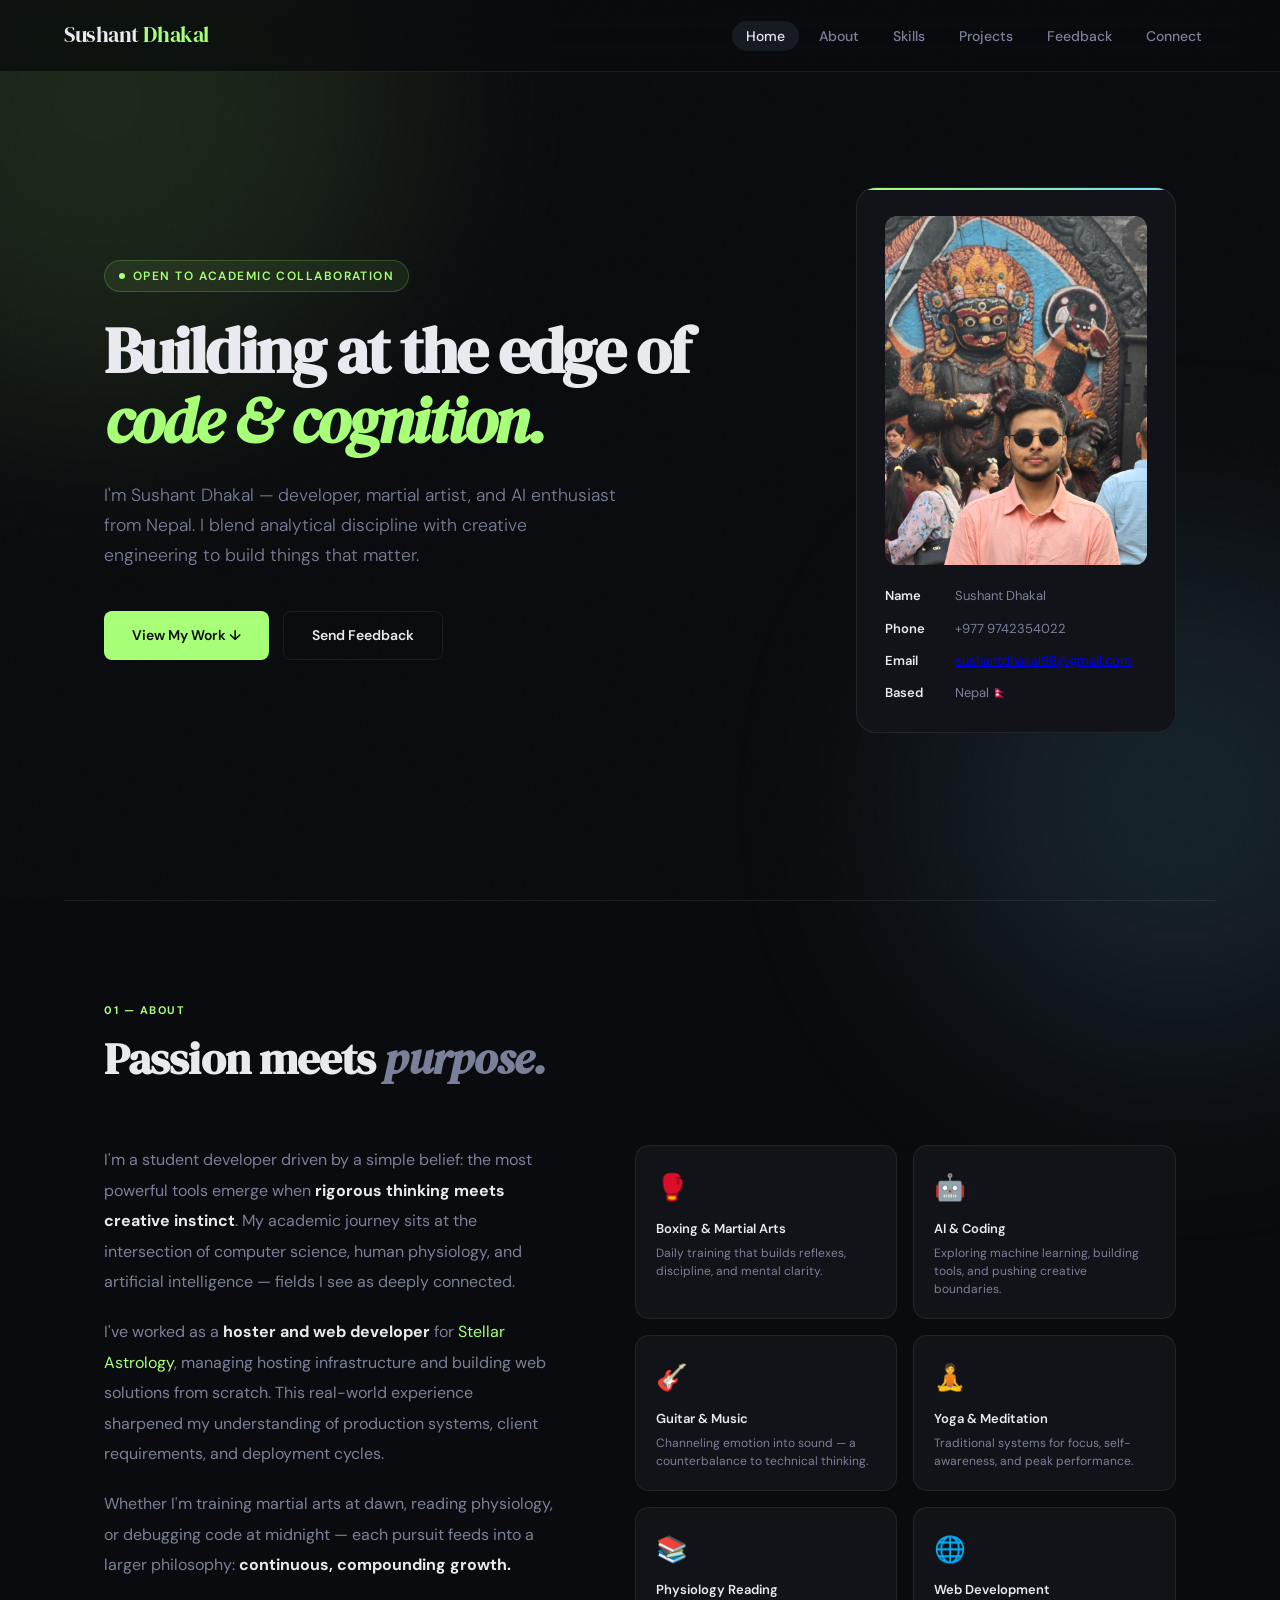
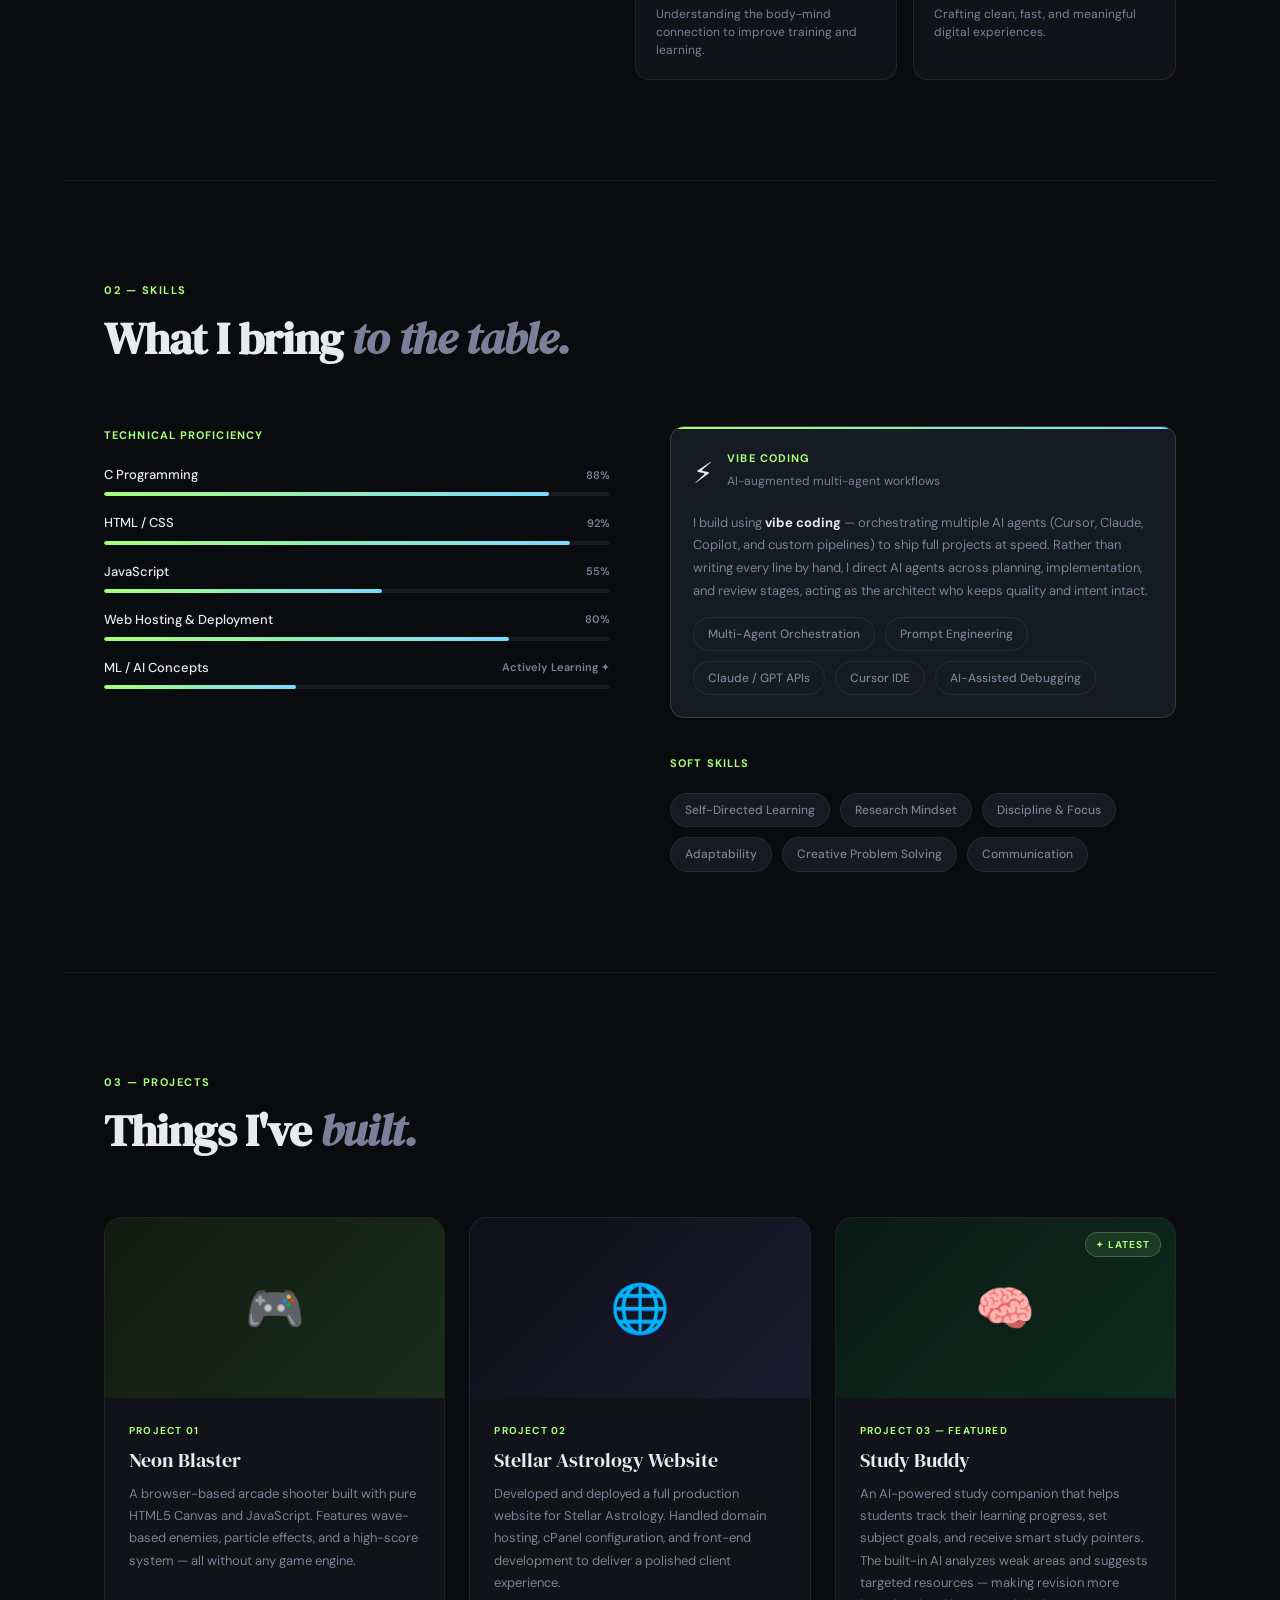
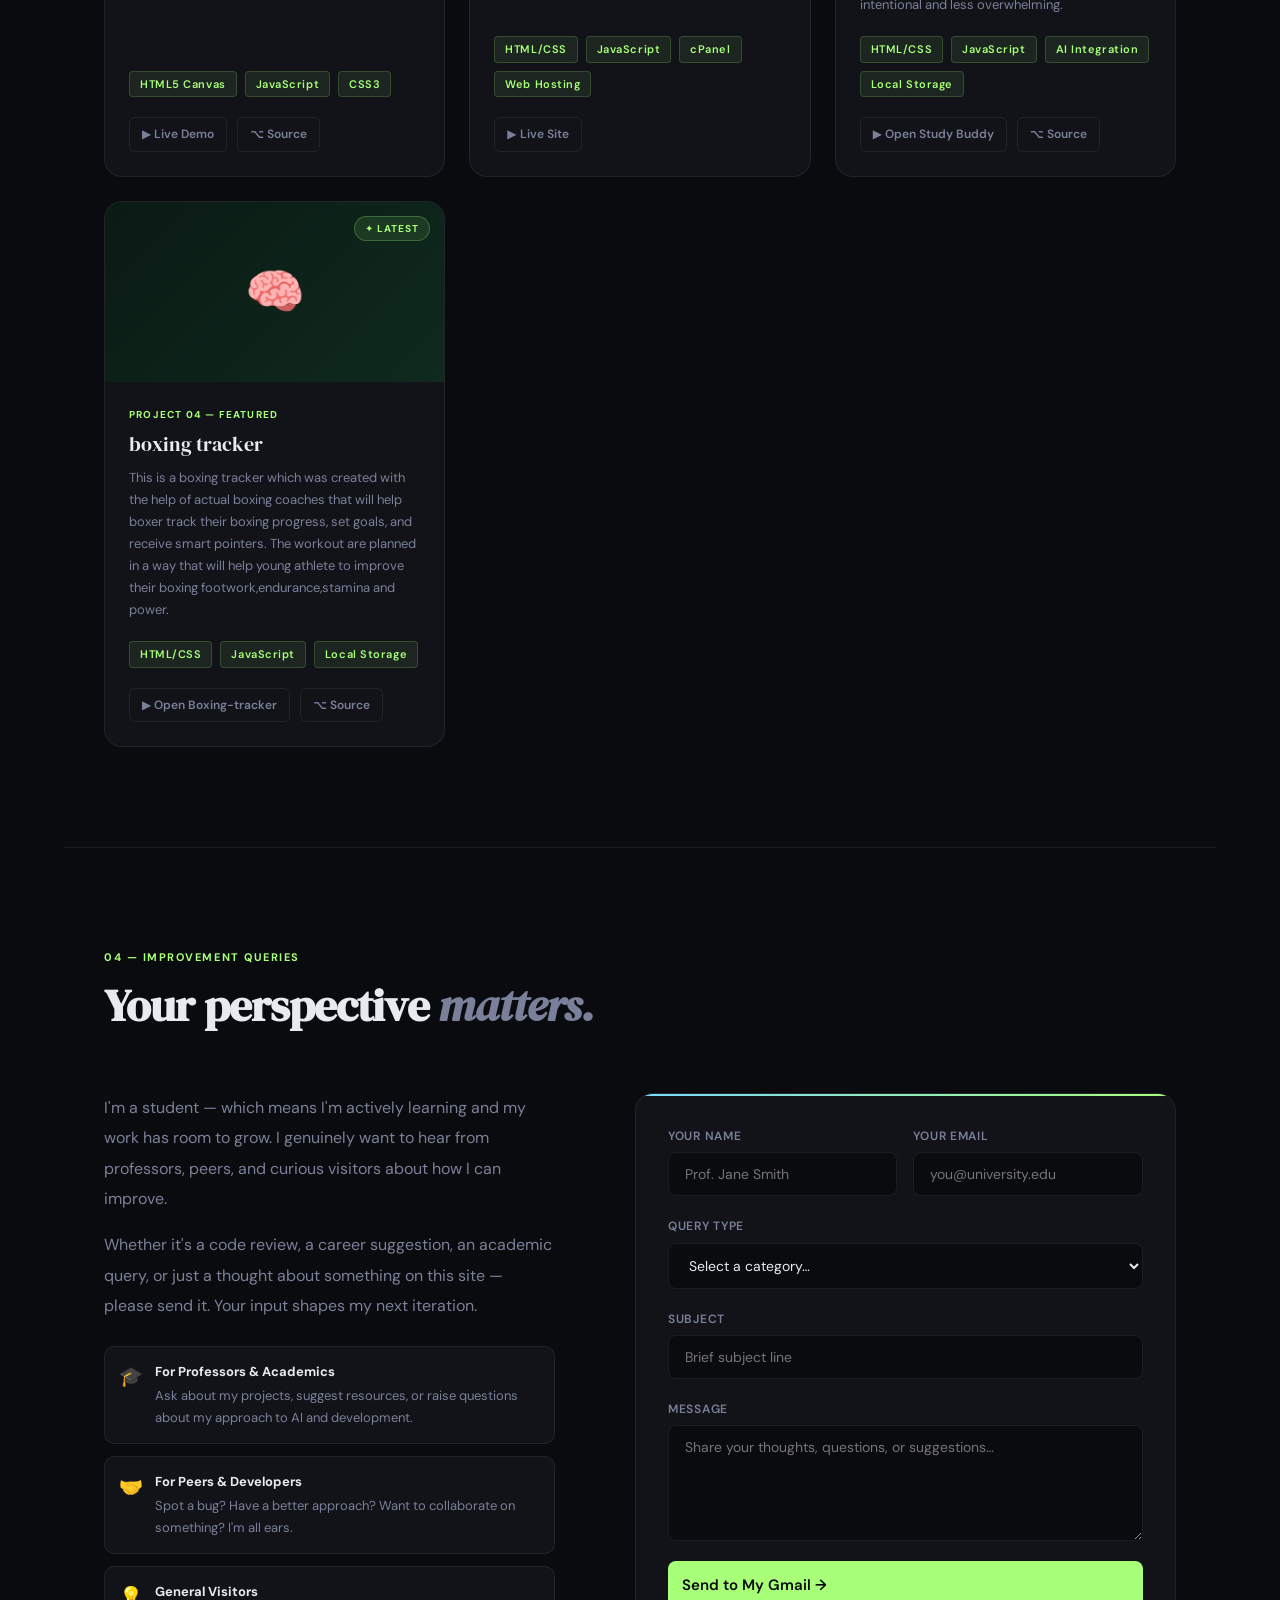
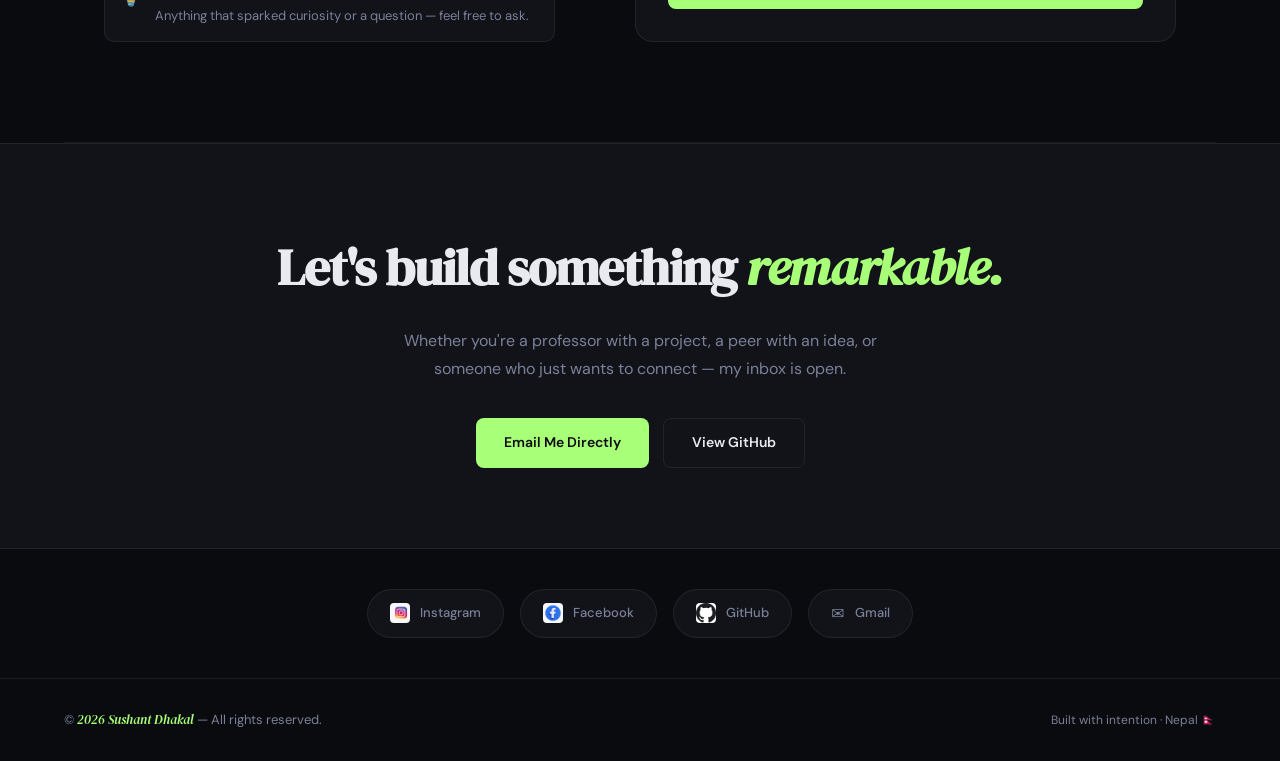
==== commit a217247b: "Update index.html" ====
--- a/index.html
+++ b/index.html
@@ -793,7 +793,7 @@
             <span class="tech-tag">CSS3</span>
           </div>
           <div class="project-links">
-            <a href="neon-blaster.html" class="project-link">▶ Live Demo</a>
+            <a href="/neon blaster.html" class="project-link">▶ Live Demo</a>
             <a href="https://github.com/Sushant-dhakl" target="_blank" class="project-link">⌥ Source</a>
           </div>
         </div>
@@ -840,8 +840,30 @@
             <a href="study buddy.html" class="project-link">▶ Open Study Buddy </a>
             <a href="https://github.com/Sushant-dhakl" target="_blank" class="project-link">⌥ Source</a>
           </div>
+        </div>  
+        
+      </div><div class="project-card">
+        <div class="project-thumb" style="background: linear-gradient(135deg,#0a1a14,#0f2a1e);">
+          🧠
+          <div class="thumb-glow" style="background: radial-gradient(circle at center, rgba(168,255,120,0.18), transparent 70%);"></div>
+          <div class="featured-badge">✦ Latest</div>
+        </div>
+        <div class="project-body">
+          <div class="project-number">Project 04 — Featured</div>
+          <div class="project-title">boxing tracker</div>
+          <p class="project-desc">This is a  boxing tracker which was created with the help of actual boxing coaches that  will help boxer track their boxing progress, set  goals, and receive smart pointers. The workout are planned in a way that will help young athlete to improve their boxing footwork,endurance,stamina and power.</p>
+          <div class="tech-stack">
+            <span class="tech-tag">HTML/CSS</span>
+            <span class="tech-tag">JavaScript</span>
+            <span class="tech-tag">Local Storage</span>
+          </div>
+          <div class="project-links">
+            <a href="boxing-tracker.html" class="project-link">▶ Open Boxing-tracker </a>
+            <a href="https://github.com/Sushant-dhakl" target="_blank" class="project-link">⌥ Source</a>
+          </div>
         </div>
       </div>
+
 
     </div>
   </section>
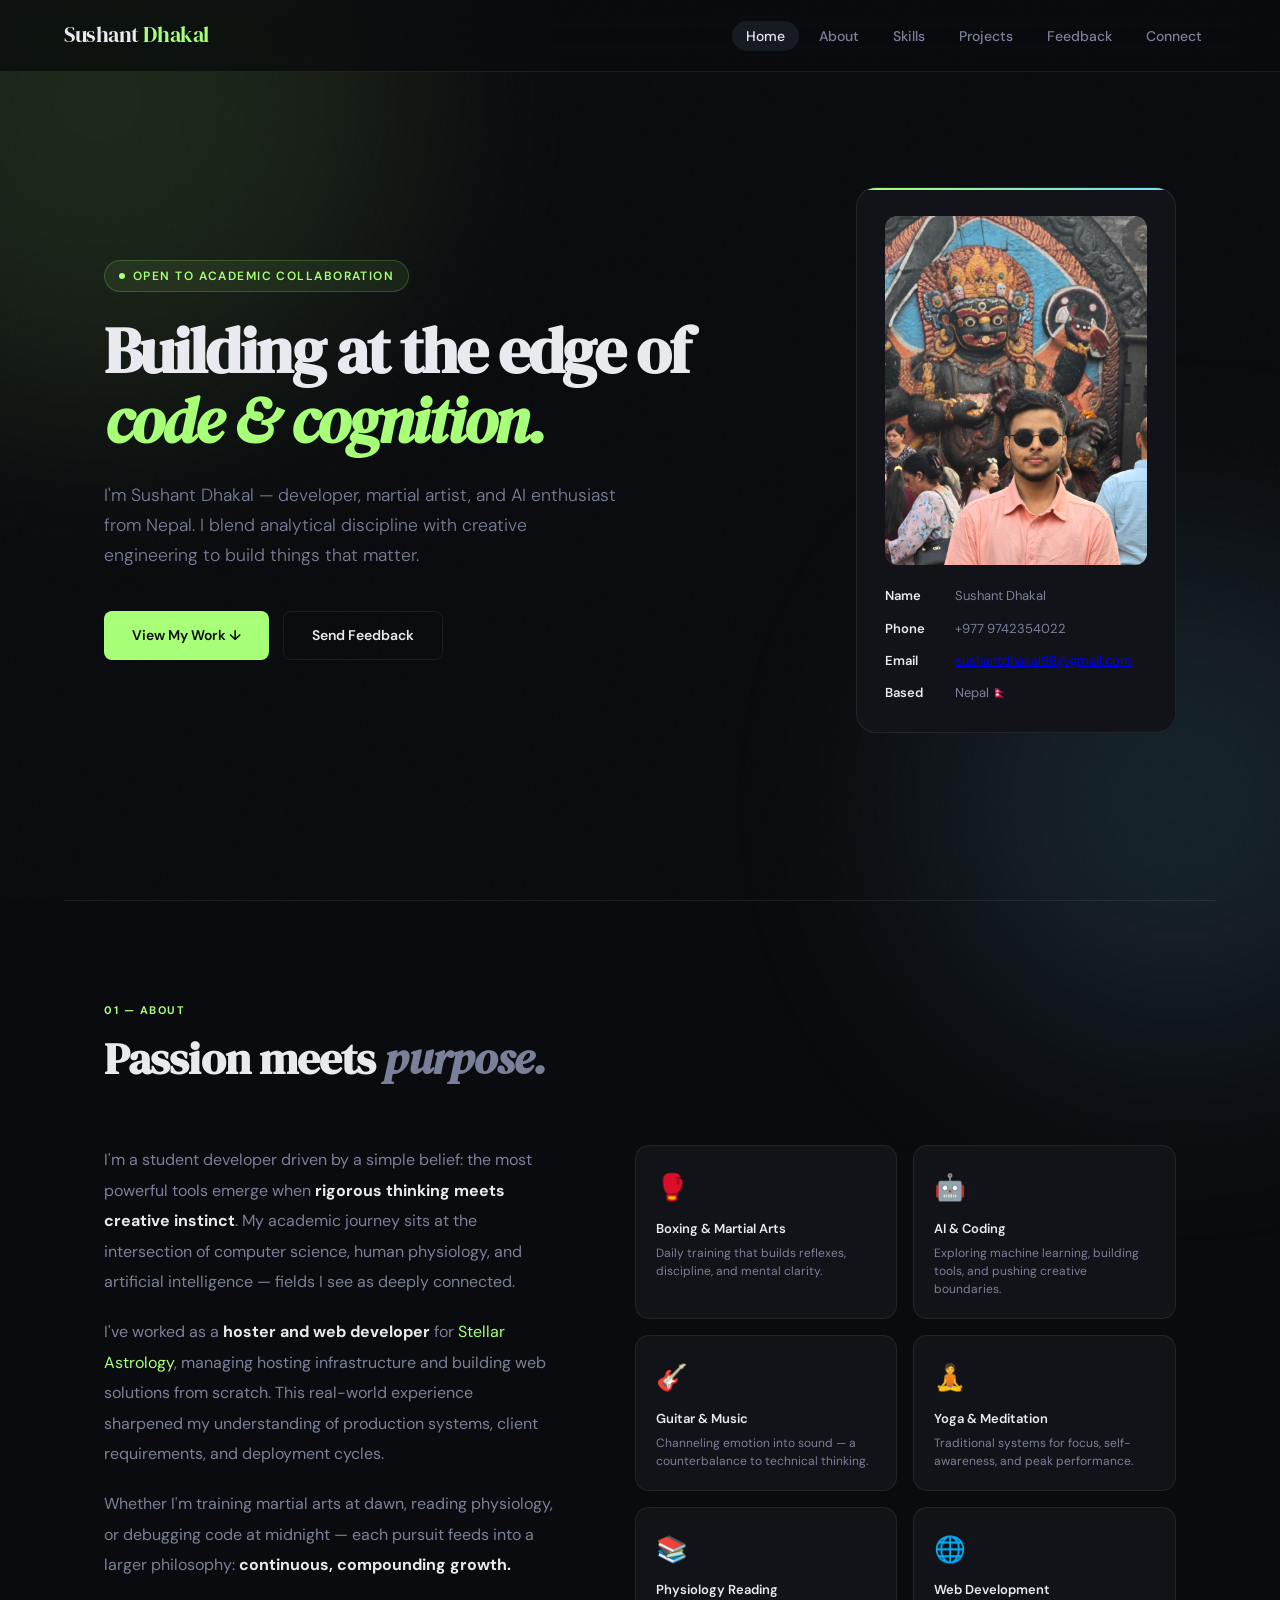
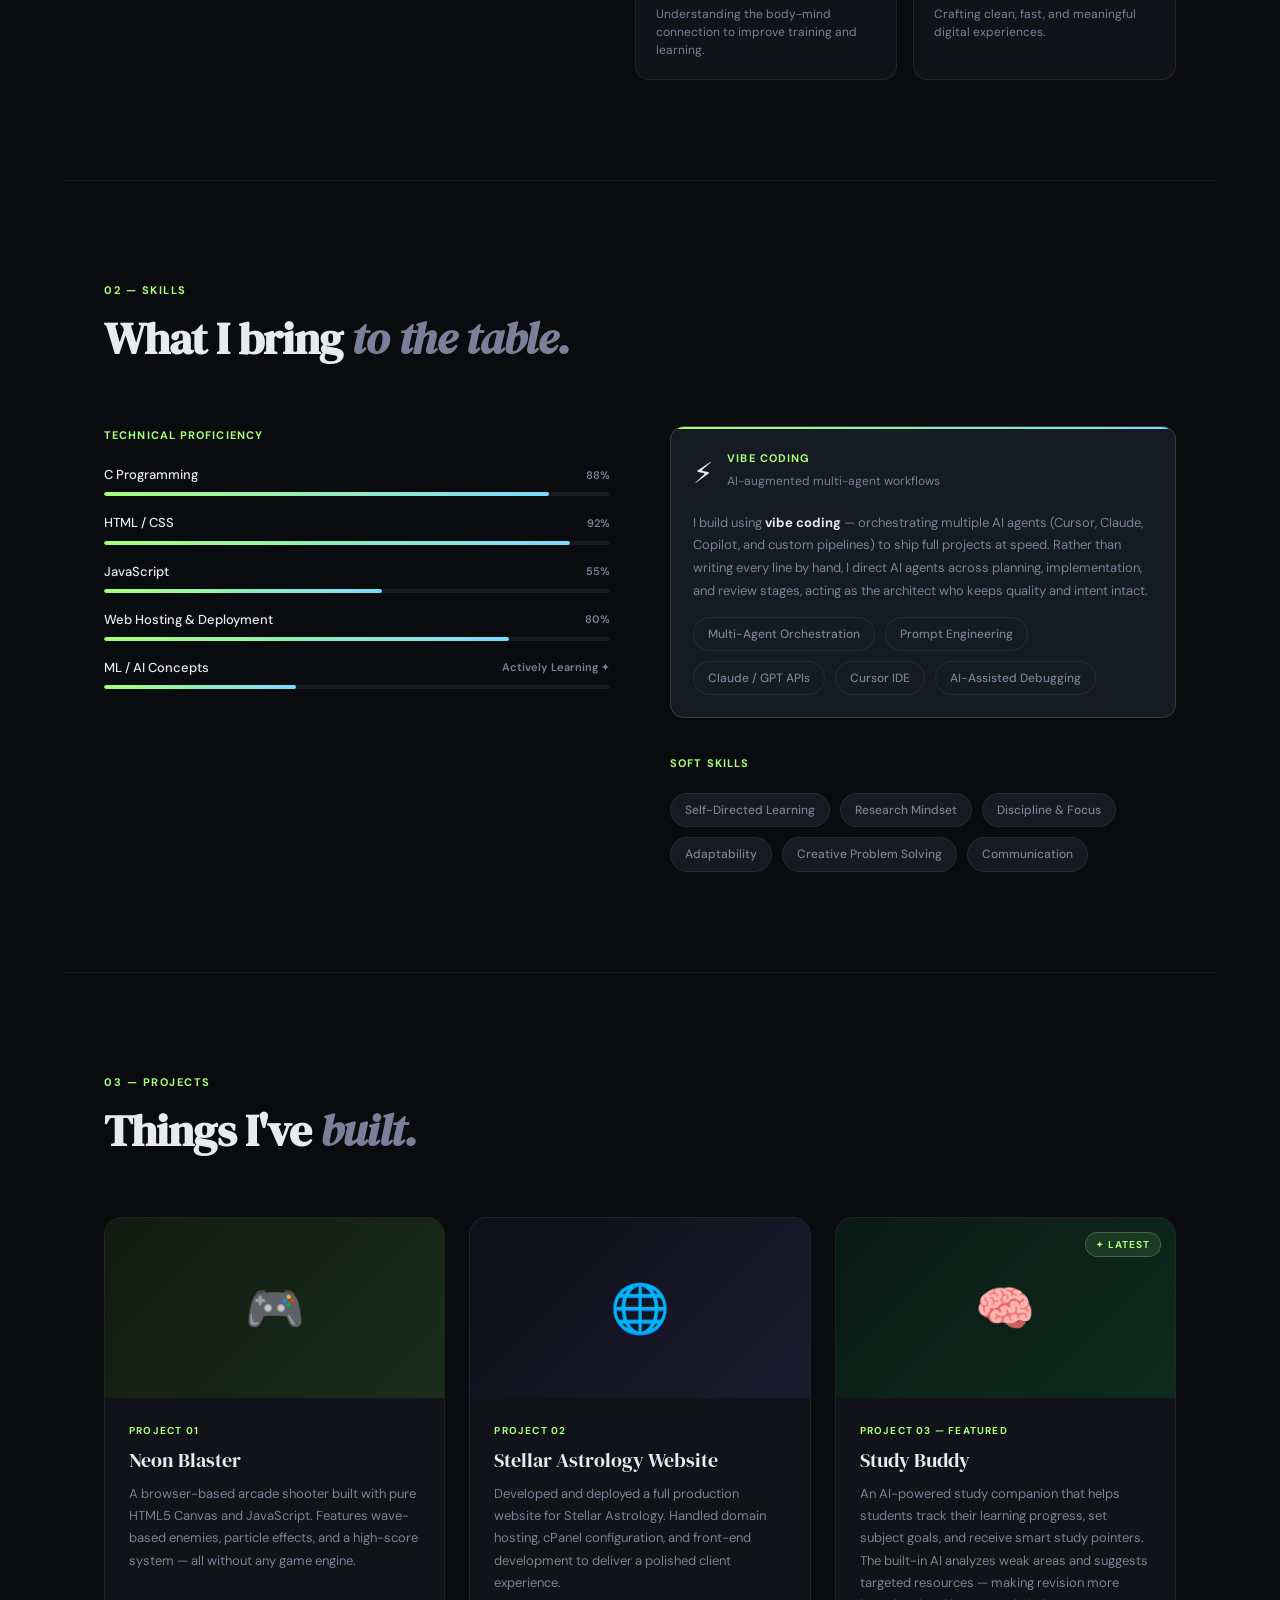
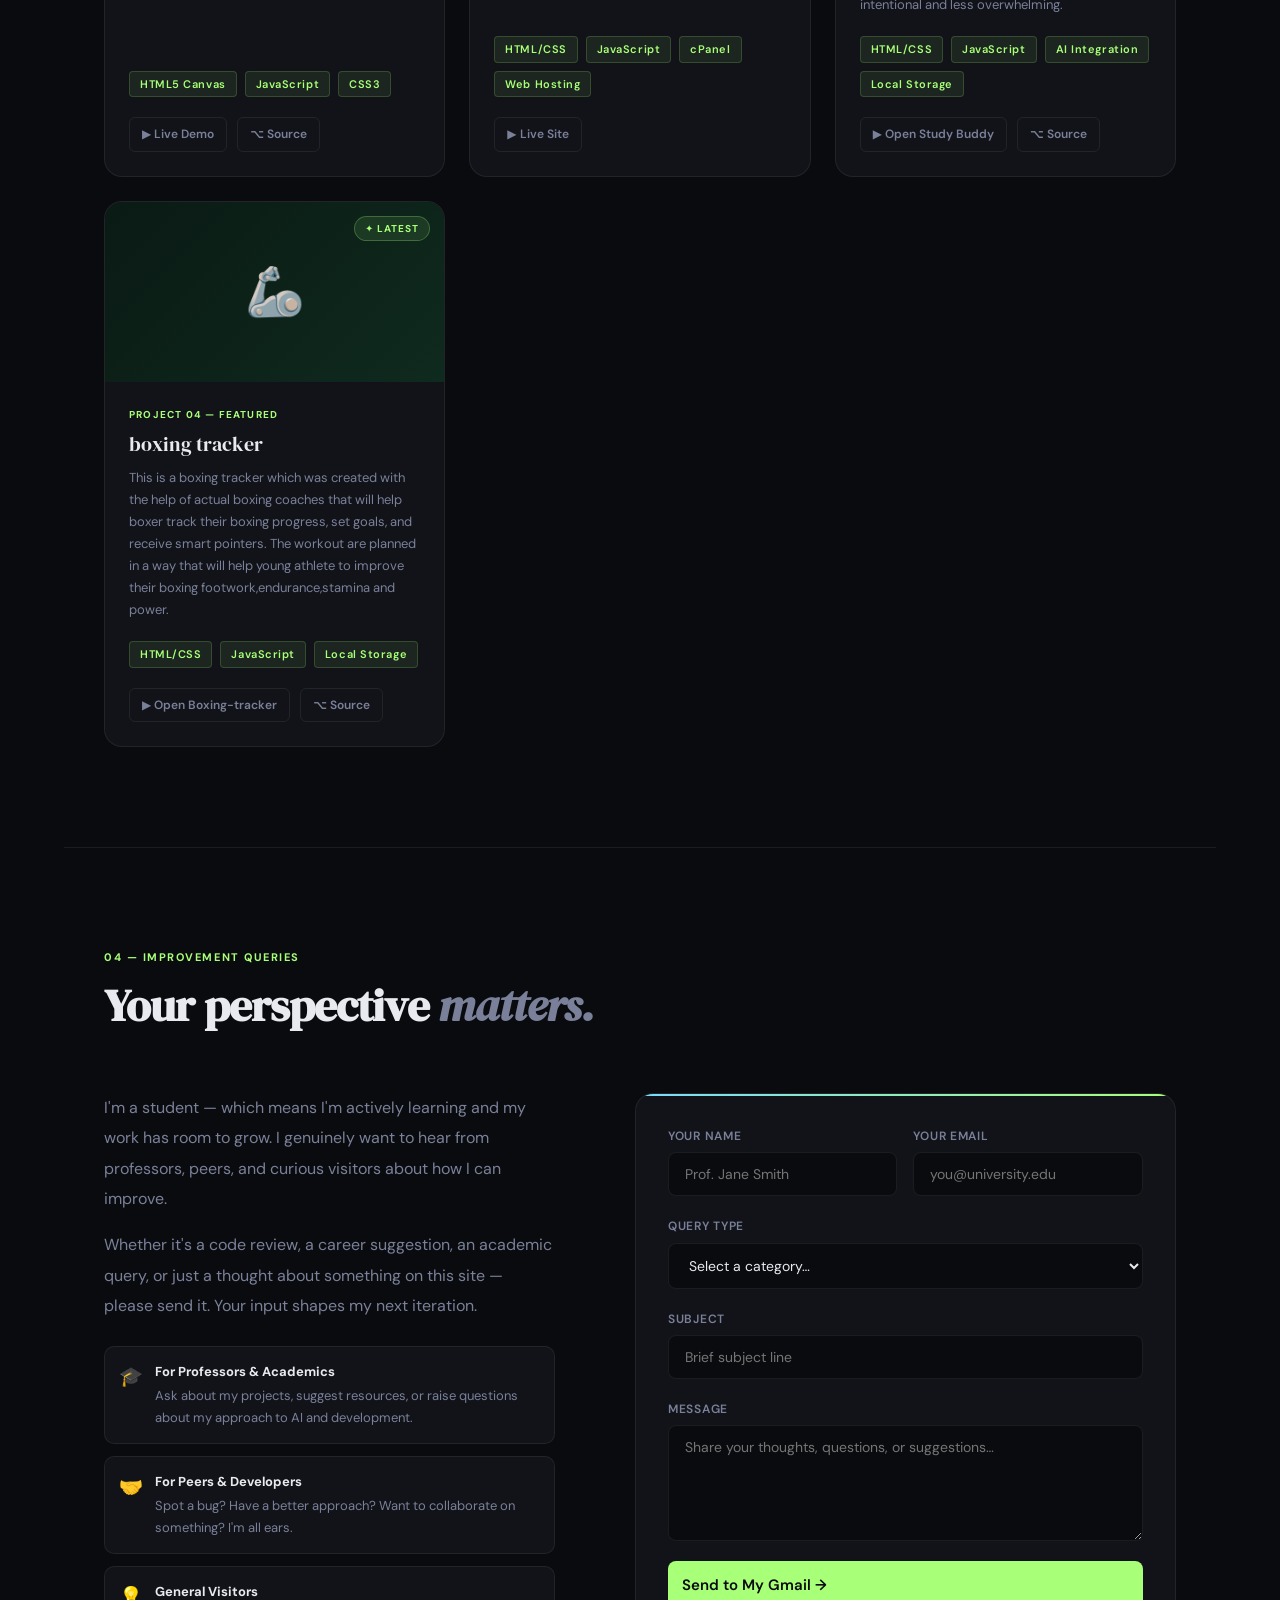
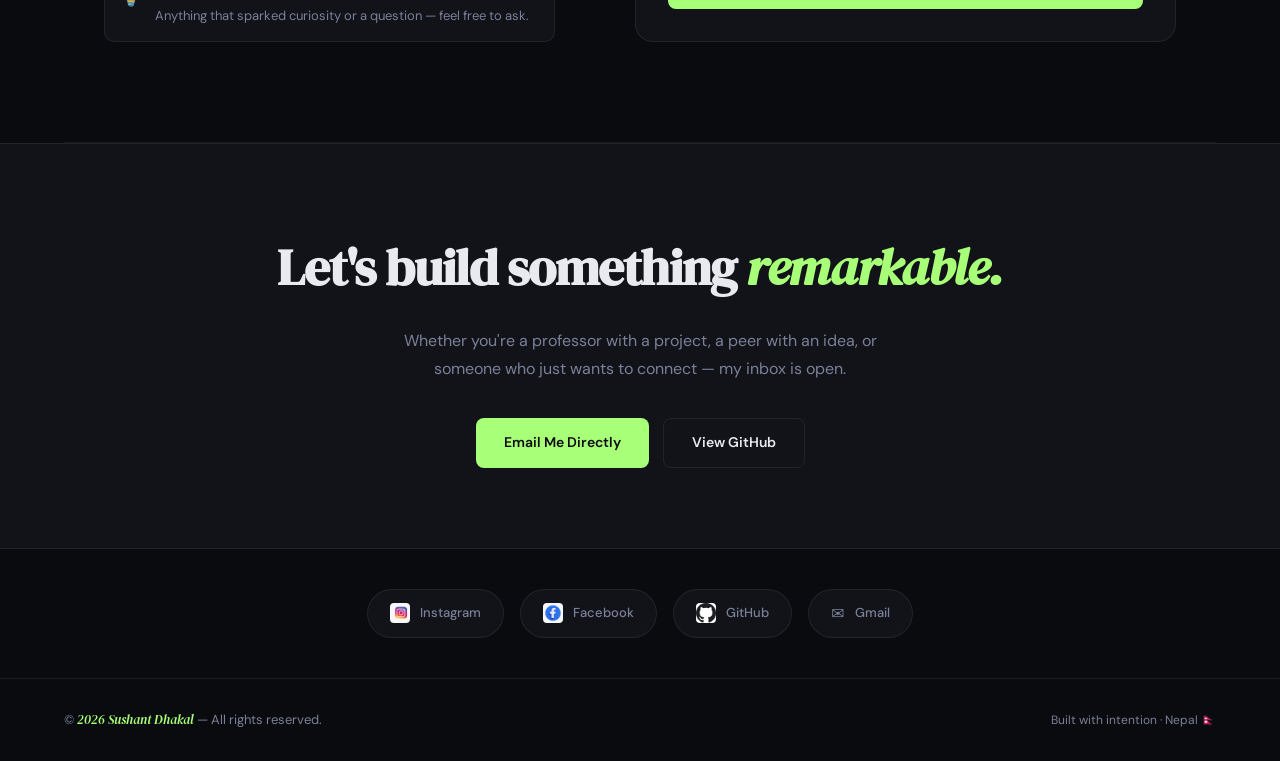
==== commit f634c35e: "Update index.html" ====
--- a/index.html
+++ b/index.html
@@ -844,7 +844,7 @@
         
       </div><div class="project-card">
         <div class="project-thumb" style="background: linear-gradient(135deg,#0a1a14,#0f2a1e);">
-          🧠
+          🦾
           <div class="thumb-glow" style="background: radial-gradient(circle at center, rgba(168,255,120,0.18), transparent 70%);"></div>
           <div class="featured-badge">✦ Latest</div>
         </div>
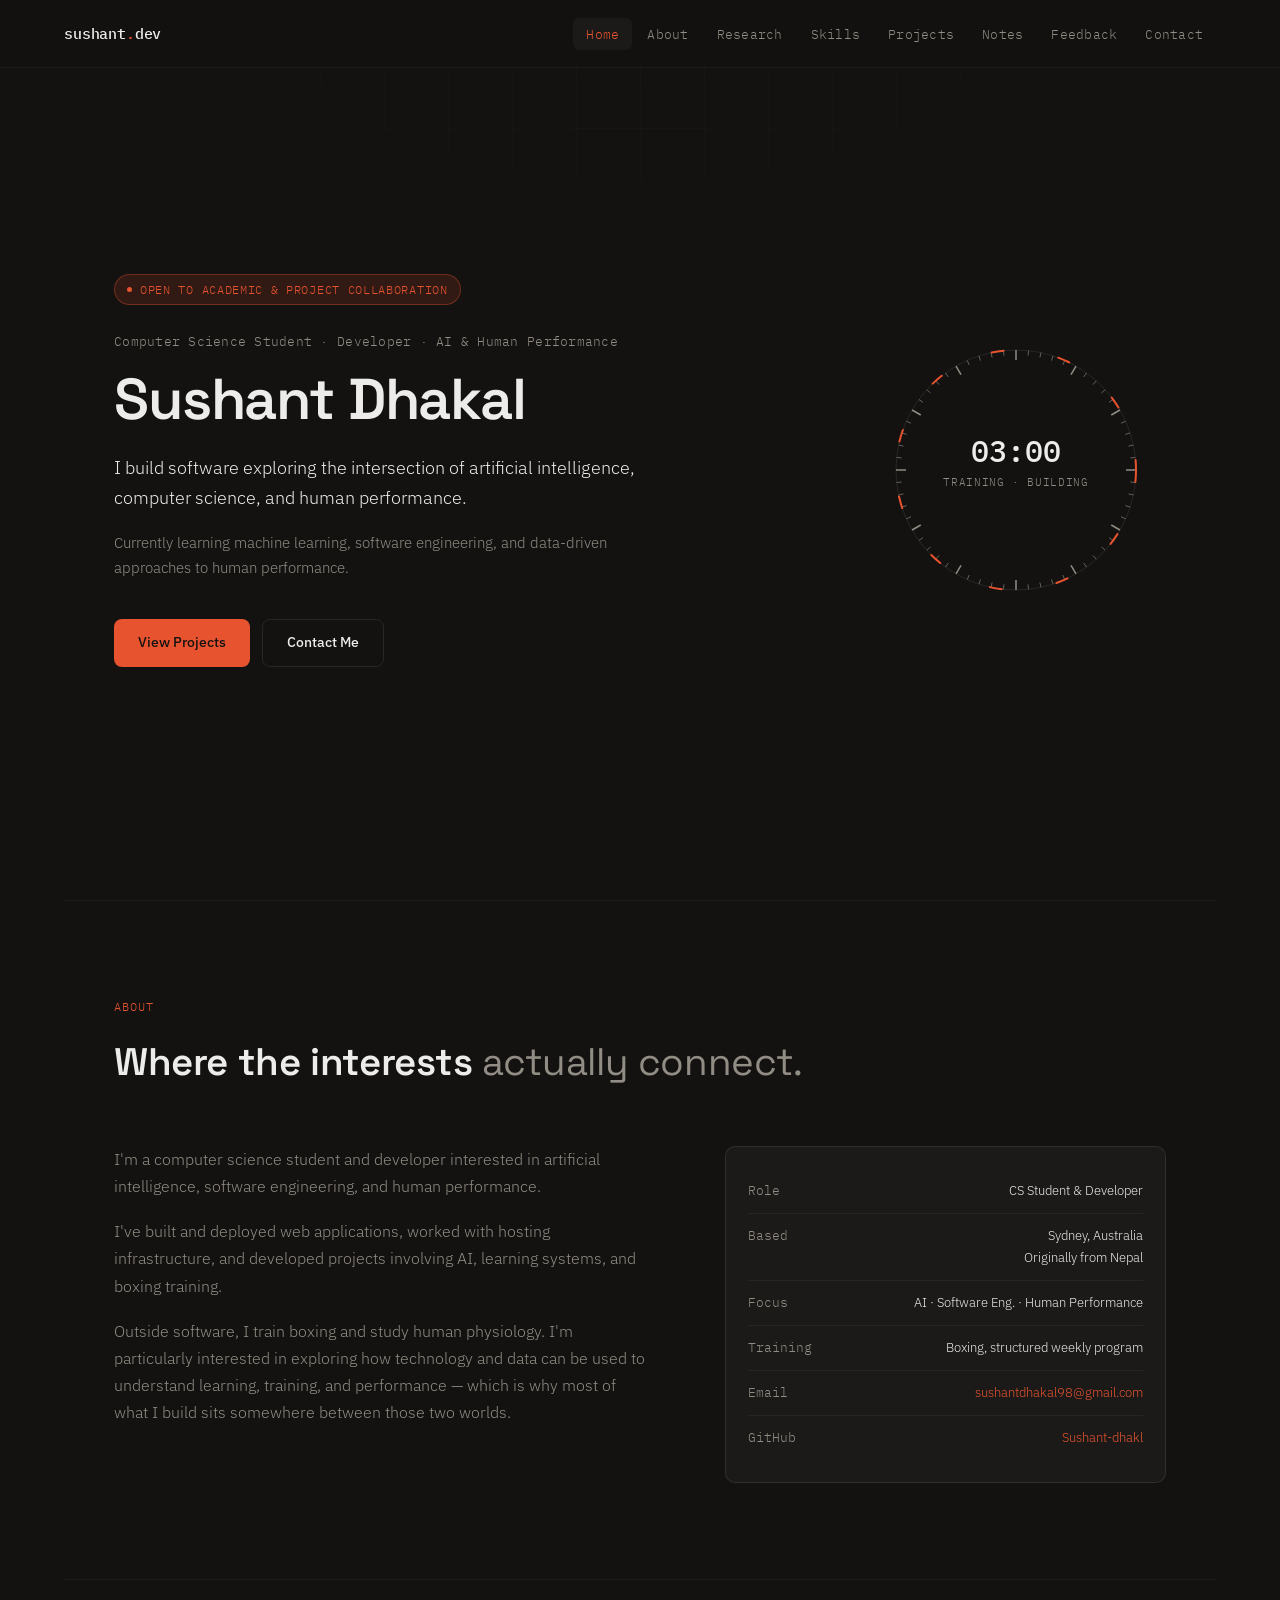
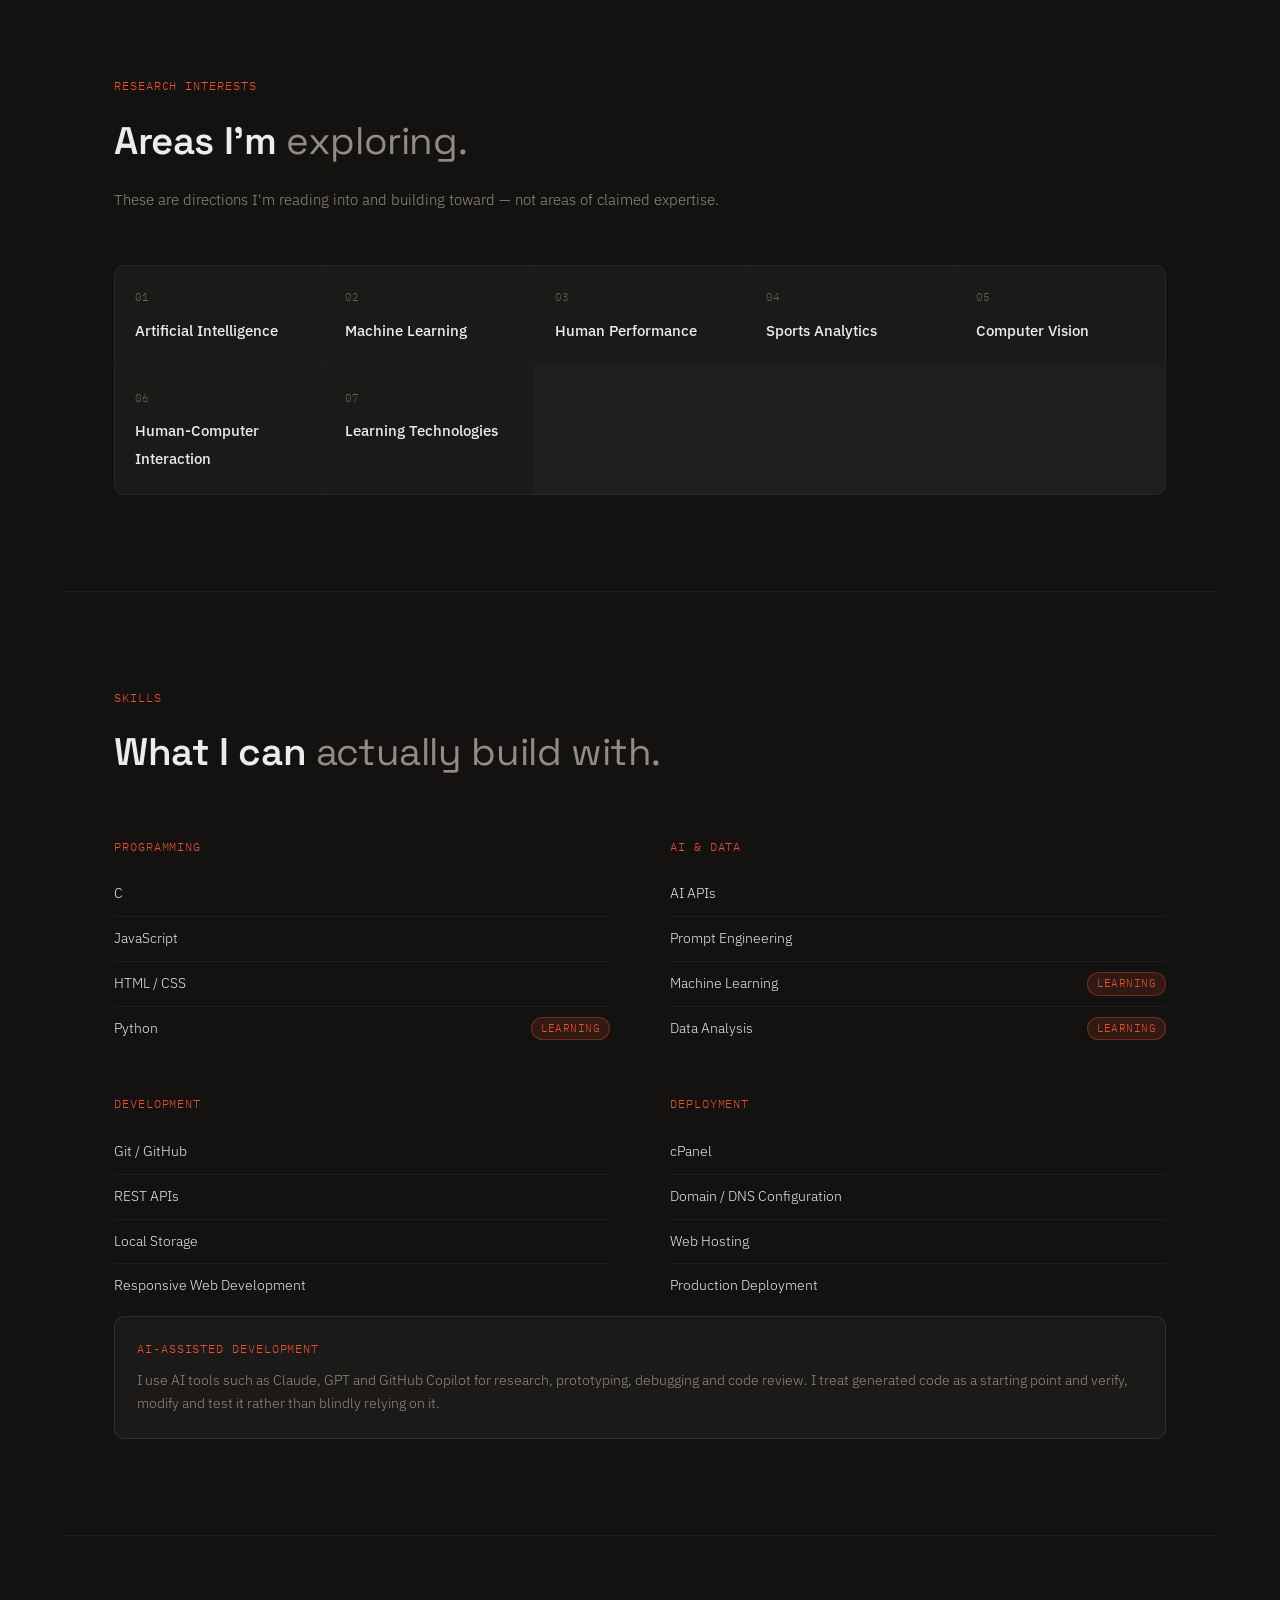
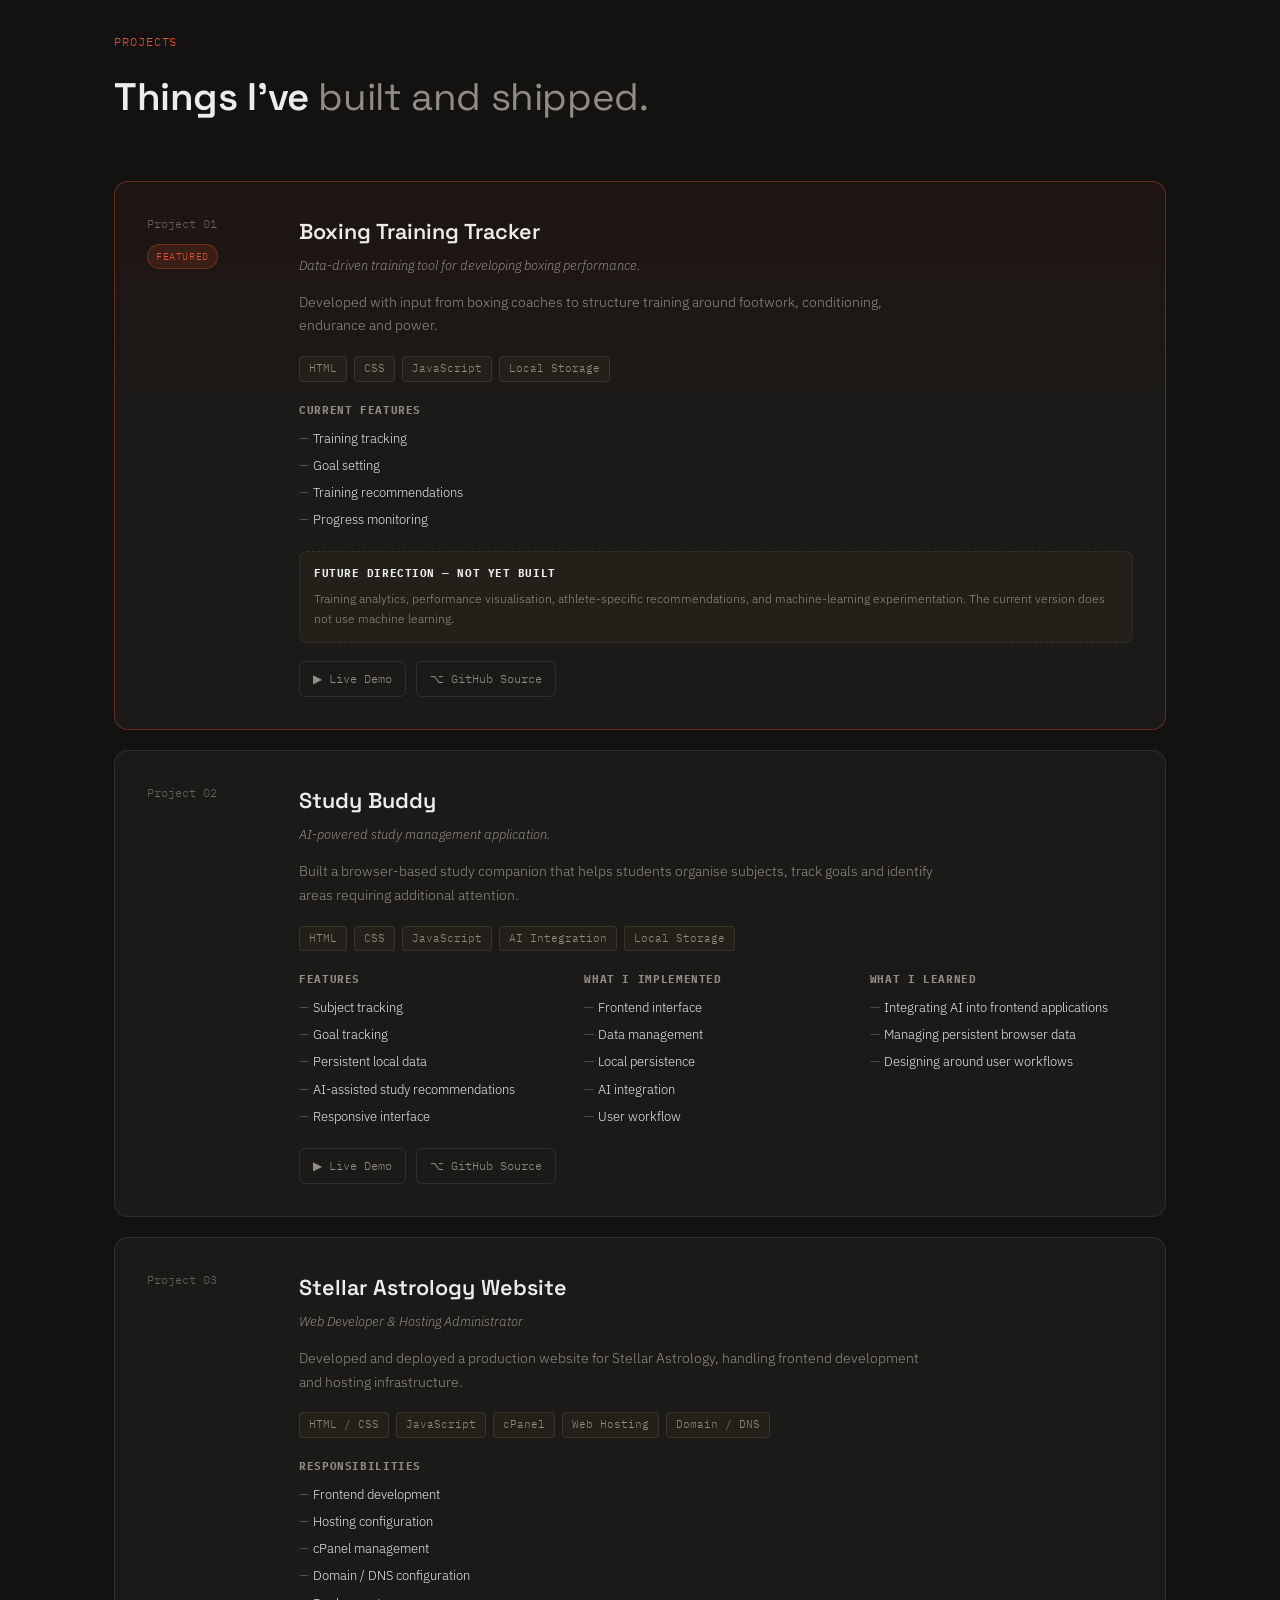
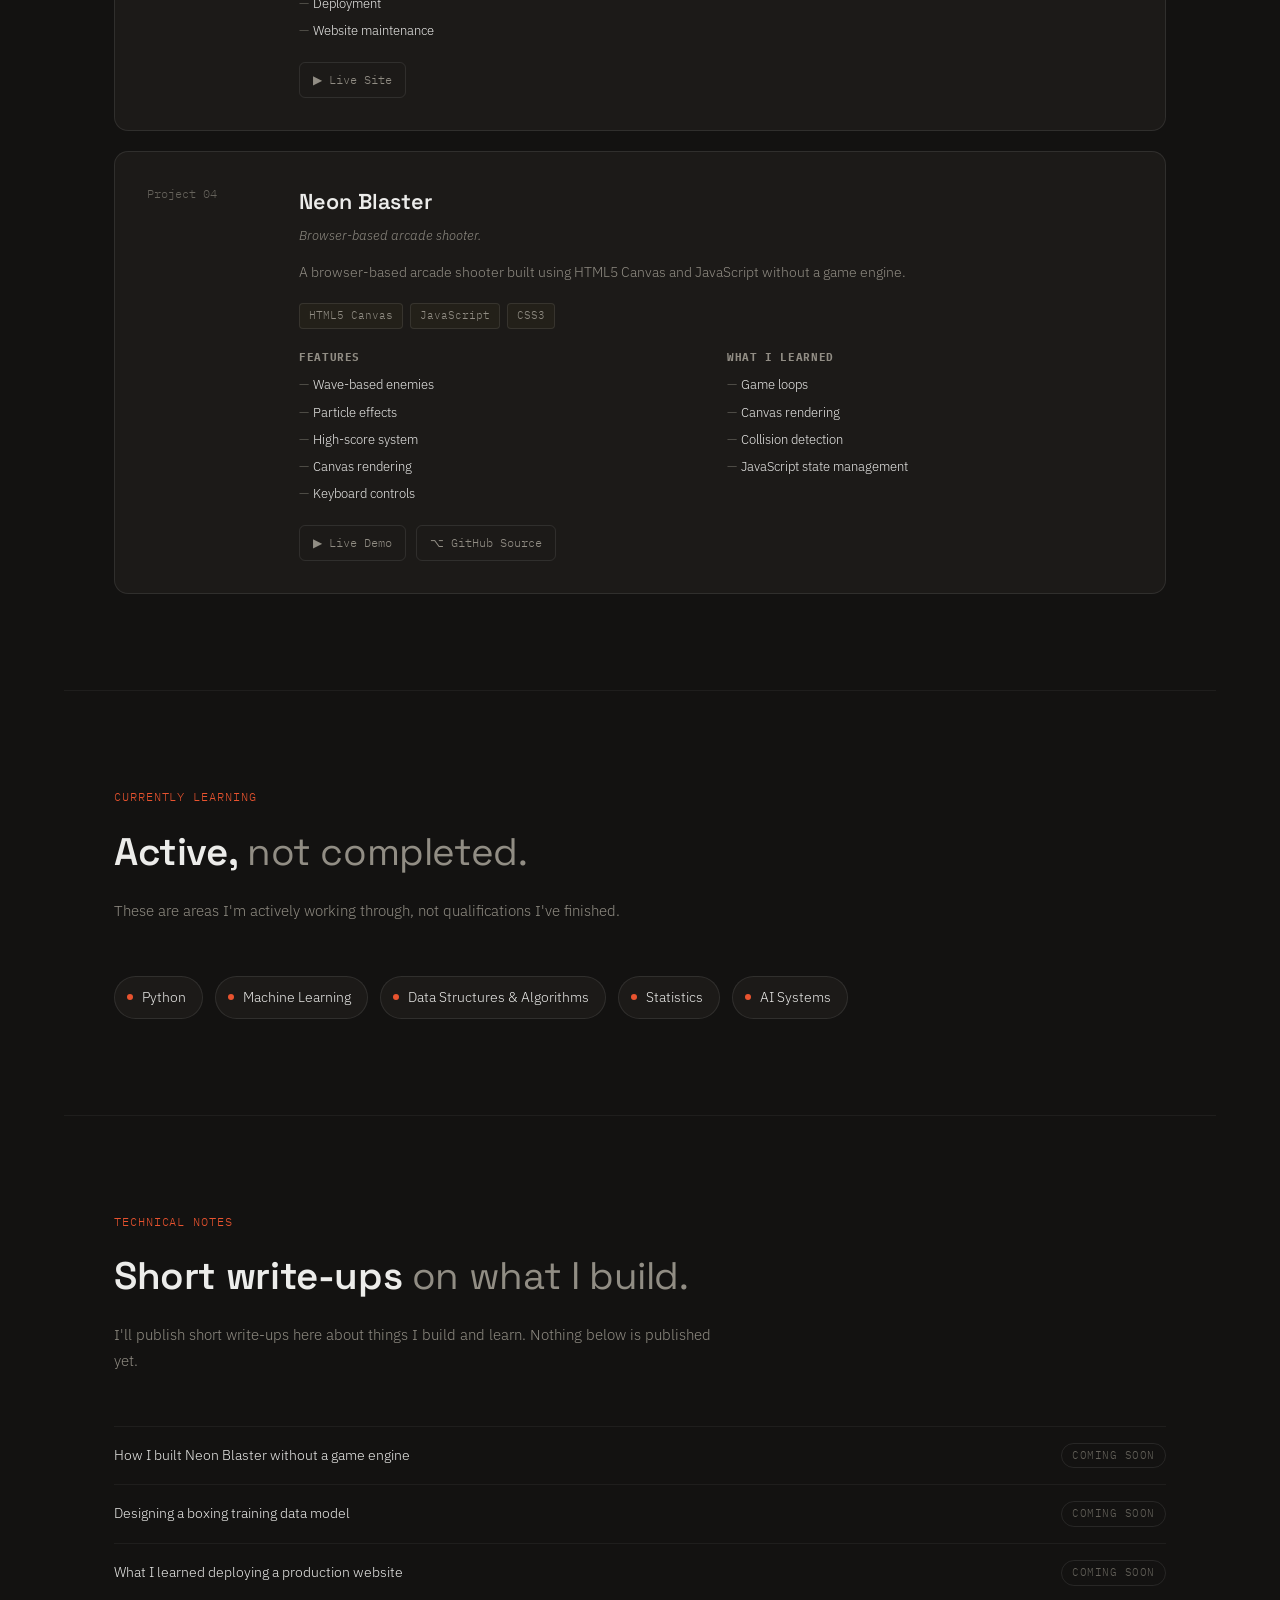
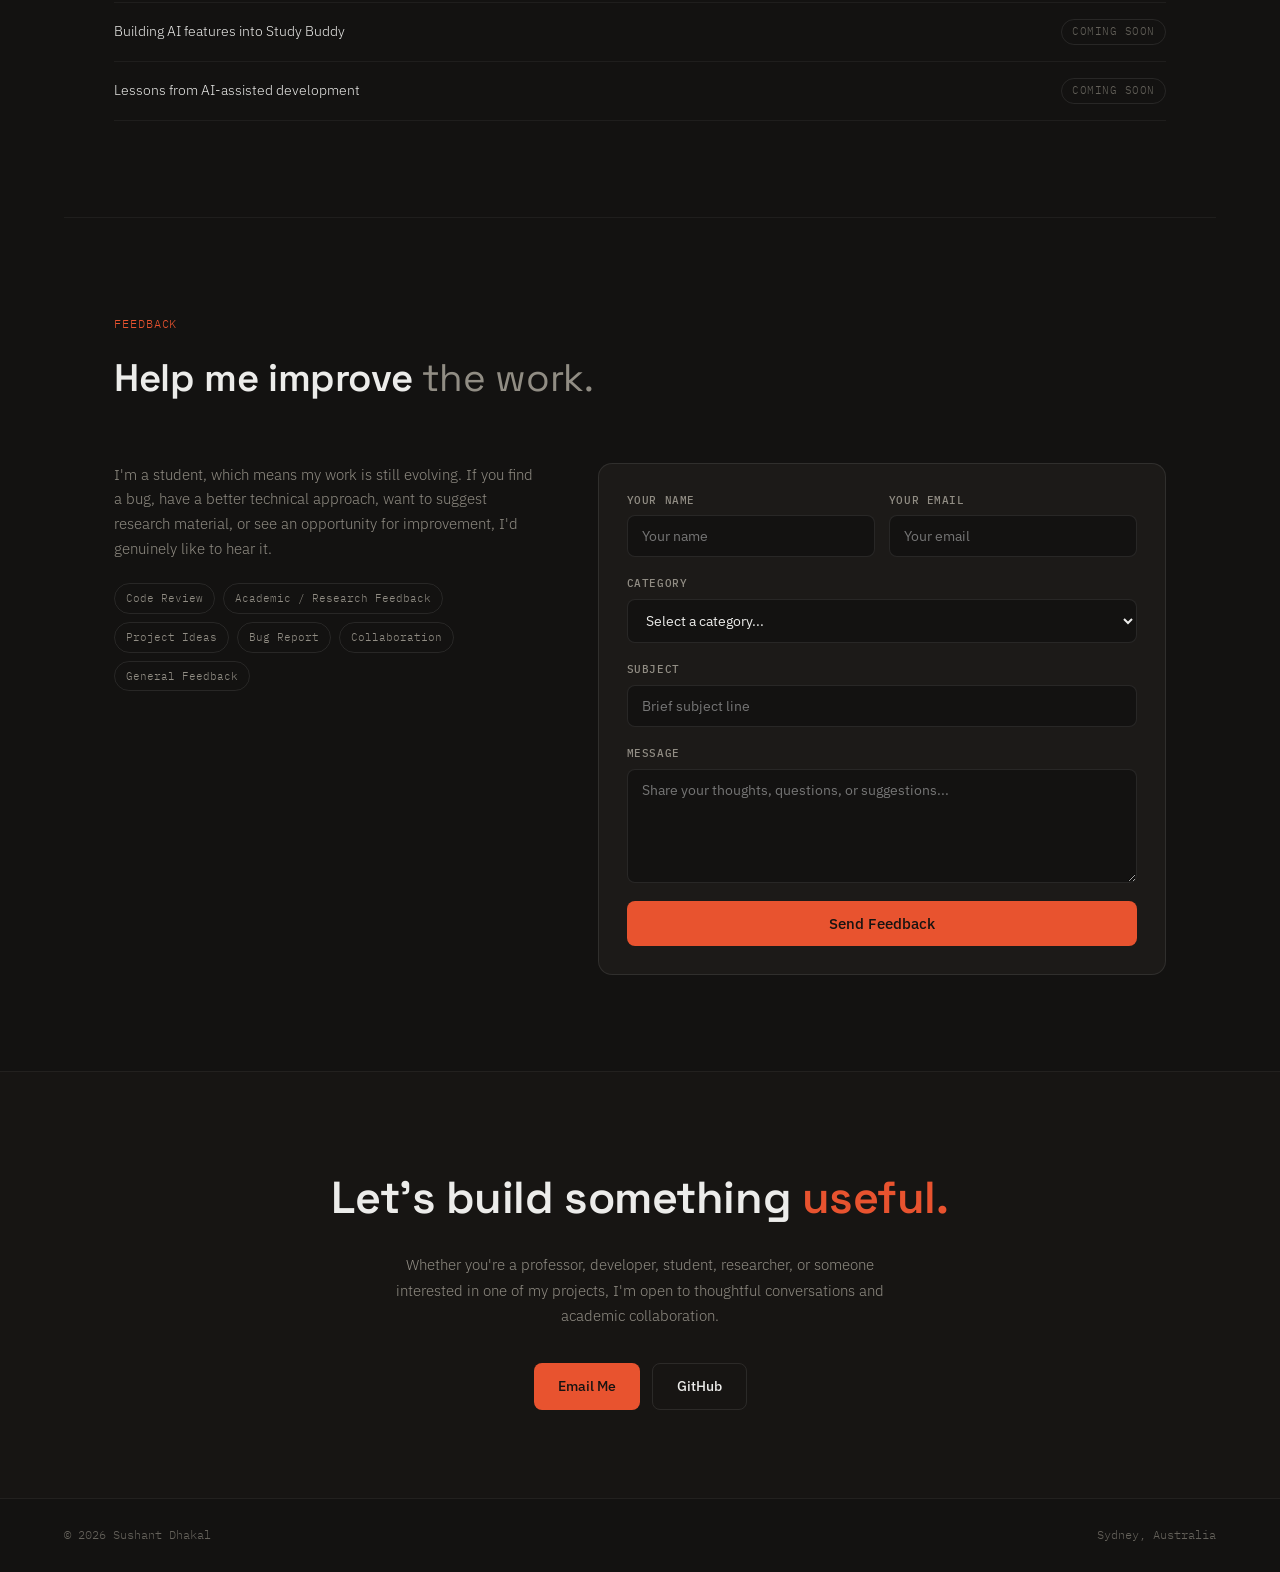
==== commit bfe54ad7: "Update index.html" ====
--- a/index.html
+++ b/index.html
@@ -1,1092 +1,834 @@
 <!DOCTYPE html>
 <html lang="en">
 <head>
-  <meta charset="utf-8"/>
-  <meta content="width=device-width, initial-scale=1.0" name="viewport"/>
-  <title>Sushant Dhakal | Portfolio</title>
-  <link href="https://fonts.googleapis.com/css2?family=DM+Serif+Display:ital@0;1&family=DM+Sans:ital,opsz,wght@0,9..40,300;0,9..40,400;0,9..40,500;0,9..40,600;1,9..40,300&display=swap" rel="stylesheet"/>
-  <style>
-    *, *::before, *::after {
-      margin: 0; padding: 0;
-      box-sizing: border-box;
-      scroll-behavior: smooth;
+<meta charset="utf-8"/>
+<meta content="width=device-width, initial-scale=1.0" name="viewport"/>
+<title>Sushant Dhakal — Computer Science Student & Developer</title>
+<meta name="description" content="Sushant Dhakal — Computer Science student building software at the intersection of AI, software engineering and human performance."/>
+<link rel="preconnect" href="https://fonts.googleapis.com">
+<link href="https://fonts.googleapis.com/css2?family=Space+Grotesk:wght@400;500;600;700&family=IBM+Plex+Sans:ital,wght@0,300;0,400;0,500;0,600;1,400&family=IBM+Plex+Mono:wght@400;500;600&display=swap" rel="stylesheet"/>
+<style>
+  *,*::before,*::after{margin:0;padding:0;box-sizing:border-box;}
+  :root{
+    --bg:#131211;
+    --bg-soft:#171513;
+    --surface:#1c1a18;
+    --surface-2:#232019;
+    --border:rgba(255,255,255,0.09);
+    --border-soft:rgba(255,255,255,0.05);
+    --text:#ececea;
+    --muted:#918d84;
+    --muted-2:#65625b;
+    --accent:#e8532f;
+    --accent-dim:rgba(232,83,47,0.14);
+    --accent-line:rgba(232,83,47,0.35);
+    --display:'Space Grotesk',system-ui,sans-serif;
+    --body:'IBM Plex Sans',system-ui,sans-serif;
+    --mono:'IBM Plex Mono',ui-monospace,monospace;
+    --radius:10px;
+    --ease:cubic-bezier(0.4,0,0.2,1);
+  }
+  html{scroll-behavior:smooth;}
+  @media (prefers-reduced-motion:reduce){html{scroll-behavior:auto;}*{animation-duration:0.01ms!important;animation-iteration-count:1!important;transition-duration:0.01ms!important;}}
+  body{
+    background:var(--bg);
+    color:var(--text);
+    font-family:var(--body);
+    font-size:16px;
+    line-height:1.7;
+    font-weight:300;
+  }
+  a{color:inherit;}
+  img{max-width:100%;display:block;}
+  :focus-visible{outline:2px solid var(--accent);outline-offset:3px;border-radius:4px;}
+  ::selection{background:var(--accent);color:#131211;}
+
+  /* faint grid backdrop — nods to spec-sheet / lab-notebook feel, not decorative gloss */
+  body::before{
+    content:'';
+    position:fixed;inset:0;z-index:0;pointer-events:none;
+    background-image:
+      linear-gradient(var(--border-soft) 1px, transparent 1px),
+      linear-gradient(90deg, var(--border-soft) 1px, transparent 1px);
+    background-size:64px 64px;
+    -webkit-mask-image:radial-gradient(ellipse 70% 50% at 50% 0%, black 0%, transparent 70%);
+            mask-image:radial-gradient(ellipse 70% 50% at 50% 0%, black 0%, transparent 70%);
+    opacity:0.5;
+  }
+
+  /* ── HEADER ── */
+  header{
+    position:fixed;top:0;left:0;right:0;z-index:999;
+    display:flex;align-items:center;justify-content:space-between;
+    padding:0 5%;height:68px;
+    background:rgba(19,18,17,0.82);
+    backdrop-filter:blur(16px) saturate(140%);
+    border-bottom:1px solid var(--border-soft);
+    transition:background 0.3s var(--ease);
+  }
+  .logo-mark{font-family:var(--mono);font-size:0.95rem;font-weight:500;letter-spacing:-0.01em;}
+  .logo-mark .dot{color:var(--accent);}
+  nav ul{display:flex;gap:2px;list-style:none;}
+  nav ul li a{
+    text-decoration:none;color:var(--muted);
+    font-family:var(--mono);font-size:12.5px;letter-spacing:0.02em;
+    padding:8px 13px;border-radius:6px;
+    transition:color 0.25s var(--ease), background 0.25s var(--ease);
+  }
+  nav ul li a:hover,nav ul li a.active{color:var(--text);background:var(--surface);}
+  nav ul li a.active{color:var(--accent);}
+  .menu-toggle{display:none;flex-direction:column;cursor:pointer;gap:5px;background:none;border:none;padding:6px;}
+  .bar{width:20px;height:1.5px;background:var(--text);border-radius:2px;transition:transform 0.3s var(--ease),opacity 0.3s var(--ease);}
+  .menu-toggle.active .bar:nth-child(1){transform:rotate(45deg) translate(4px,4px);}
+  .menu-toggle.active .bar:nth-child(2){opacity:0;}
+  .menu-toggle.active .bar:nth-child(3){transform:rotate(-45deg) translate(4px,-4px);}
+
+  /* ── HERO ── */
+  #home{
+    position:relative;z-index:1;
+    min-height:100vh;display:flex;align-items:center;
+    padding:110px 5% 70px;max-width:1180px;margin:0 auto;
+  }
+  .hero-inner{display:grid;grid-template-columns:1.25fr 300px;gap:64px;align-items:center;width:100%;}
+  .hero-tag{
+    display:inline-flex;align-items:center;gap:8px;
+    font-family:var(--mono);font-size:11.5px;letter-spacing:0.06em;text-transform:uppercase;
+    color:var(--accent);border:1px solid var(--accent-line);background:var(--accent-dim);
+    padding:5px 12px;border-radius:30px;margin-bottom:26px;
+  }
+  .hero-tag::before{content:'';width:5px;height:5px;border-radius:50%;background:var(--accent);}
+  .hero-identity{font-family:var(--mono);font-size:13px;color:var(--muted);letter-spacing:0.02em;margin-bottom:14px;}
+  .hero-title{
+    font-family:var(--display);font-weight:600;
+    font-size:clamp(2.4rem,4.6vw,3.6rem);line-height:1.08;letter-spacing:-0.02em;
+    color:var(--text);margin-bottom:22px;
+  }
+  .hero-statement{font-size:1.14rem;color:var(--text);font-weight:300;max-width:560px;margin-bottom:18px;line-height:1.65;}
+  .hero-sub{font-size:0.94rem;color:var(--muted);max-width:520px;margin-bottom:38px;}
+  .hero-actions{display:flex;gap:12px;flex-wrap:wrap;}
+  .btn{
+    display:inline-flex;align-items:center;gap:8px;
+    padding:11px 24px;border-radius:8px;
+    font-family:var(--body);font-size:14px;font-weight:500;
+    text-decoration:none;cursor:pointer;border:none;
+    transition:transform 0.25s var(--ease),background 0.25s var(--ease),border-color 0.25s var(--ease);
+  }
+  .btn-primary{background:var(--accent);color:#161311;}
+  .btn-primary:hover{background:#f0693f;transform:translateY(-2px);}
+  .btn-ghost{background:transparent;color:var(--text);border:1px solid var(--border);}
+  .btn-ghost:hover{border-color:rgba(255,255,255,0.22);background:var(--surface);transform:translateY(-2px);}
+
+  /* signature: round-timer dial — the one bold element */
+  .dial-wrap{display:flex;align-items:center;justify-content:center;}
+  .dial{width:100%;max-width:280px;aspect-ratio:1;}
+  .dial-ring-bg{fill:none;stroke:var(--border);stroke-width:1;}
+  .dial-tick{stroke:var(--muted-2);stroke-width:1;}
+  .dial-tick.major{stroke:var(--muted);stroke-width:1.5;}
+  .dial-sweep{
+    fill:none;stroke:var(--accent);stroke-width:2;stroke-linecap:round;
+    transform-origin:50% 50%;
+    animation:sweep 60s linear infinite;
+  }
+  @keyframes sweep{from{stroke-dashoffset:0;}to{stroke-dashoffset:-753.6;}}
+  .dial-center-label{font-family:var(--mono);font-size:11px;fill:var(--muted);letter-spacing:0.06em;}
+  .dial-round-num{font-family:var(--mono);font-size:30px;fill:var(--text);font-weight:500;}
+
+  /* ── SECTION SHELL ── */
+  .section{position:relative;z-index:1;max-width:1180px;margin:0 auto;padding:96px 5%;}
+  .section-header{margin-bottom:52px;}
+  .section-label{
+    font-family:var(--mono);font-size:11.5px;letter-spacing:0.08em;text-transform:uppercase;
+    color:var(--accent);margin-bottom:12px;display:block;
+  }
+  .section-title{font-family:var(--display);font-weight:600;font-size:clamp(1.7rem,3vw,2.4rem);letter-spacing:-0.01em;color:var(--text);}
+  .section-title .muted{color:var(--muted);font-weight:400;}
+  .section-note{font-size:0.94rem;color:var(--muted);max-width:620px;margin-top:14px;}
+  .divider{height:1px;background:var(--border-soft);max-width:1180px;margin:0 auto;width:90%;}
+
+  /* ── ABOUT ── */
+  .about-grid{display:grid;grid-template-columns:1.1fr 0.9fr;gap:72px;align-items:start;}
+  .about-text p{color:var(--muted);margin-bottom:18px;}
+  .about-text strong{color:var(--text);font-weight:500;}
+  .about-text a{color:var(--accent);text-decoration:none;border-bottom:1px solid var(--accent-line);}
+  .about-text a:hover{border-color:var(--accent);}
+  .meta-card{background:var(--surface);border:1px solid var(--border);border-radius:var(--radius);padding:22px;}
+  .meta-row{display:flex;justify-content:space-between;gap:14px;padding:11px 0;border-bottom:1px solid var(--border-soft);font-size:13px;}
+  .meta-row:last-child{border-bottom:none;}
+  .meta-key{font-family:var(--mono);color:var(--muted);}
+  .meta-val{color:var(--text);text-align:right;}
+  .meta-val a{color:var(--accent);text-decoration:none;}
+  .meta-val a:hover{text-decoration:underline;}
+
+  /* ── RESEARCH INTERESTS ── */
+  .research-grid{display:grid;grid-template-columns:repeat(auto-fit,minmax(200px,1fr));gap:1px;background:var(--border-soft);border:1px solid var(--border-soft);border-radius:var(--radius);overflow:hidden;}
+  .research-item{background:var(--surface);padding:22px 20px;}
+  .research-item .r-index{font-family:var(--mono);font-size:11px;color:var(--muted-2);margin-bottom:10px;display:block;}
+  .research-item .r-name{font-size:14.5px;font-weight:500;color:var(--text);}
+
+  /* ── SKILLS ── */
+  .skills-layout{display:grid;grid-template-columns:repeat(2,1fr);gap:44px 60px;}
+  .skill-block-title{font-family:var(--mono);font-size:11.5px;text-transform:uppercase;letter-spacing:0.08em;color:var(--accent);margin-bottom:16px;}
+  .skill-list{display:flex;flex-direction:column;}
+  .skill-row{
+    display:flex;justify-content:space-between;align-items:center;
+    padding:10px 0;border-bottom:1px solid var(--border-soft);
+    font-size:14px;color:var(--text);
+  }
+  .skill-list .skill-row:last-child{border-bottom:none;}
+  .skill-tag{font-family:var(--mono);font-size:10.5px;letter-spacing:0.04em;text-transform:uppercase;color:var(--accent);border:1px solid var(--accent-line);background:var(--accent-dim);padding:2px 9px;border-radius:20px;}
+  .ai-assist-card{
+    margin-top:8px;background:var(--surface);border:1px solid var(--border);border-radius:var(--radius);padding:22px;
+  }
+  .ai-assist-card .skill-block-title{margin-bottom:10px;}
+  .ai-assist-card p{font-size:13.5px;color:var(--muted);line-height:1.75;}
+
+  /* ── PROJECTS ── */
+  .projects-list{display:flex;flex-direction:column;gap:20px;}
+  .project-card{
+    background:var(--surface);border:1px solid var(--border);border-radius:14px;
+    padding:32px;display:grid;grid-template-columns:120px 1fr;gap:32px;
+    transition:border-color 0.3s var(--ease);
+  }
+  .project-card:hover{border-color:var(--accent-line);}
+  .project-card.featured{border-color:var(--accent-line);background:linear-gradient(180deg, rgba(232,83,47,0.05), var(--surface) 40%);}
+  .project-side{display:flex;flex-direction:column;gap:10px;}
+  .project-number{font-family:var(--mono);font-size:12px;color:var(--muted-2);}
+  .featured-flag{font-family:var(--mono);font-size:10px;letter-spacing:0.06em;text-transform:uppercase;color:var(--accent);border:1px solid var(--accent-line);background:var(--accent-dim);padding:3px 8px;border-radius:20px;width:fit-content;}
+  .project-title{font-family:var(--display);font-weight:600;font-size:1.35rem;color:var(--text);margin-bottom:4px;}
+  .project-subtitle{font-size:13px;color:var(--muted);font-style:italic;margin-bottom:14px;}
+  .project-desc{font-size:14px;color:var(--muted);margin-bottom:18px;max-width:640px;}
+  .tech-stack{display:flex;flex-wrap:wrap;gap:7px;margin-bottom:20px;}
+  .tech-tag{font-family:var(--mono);font-size:10.5px;padding:3px 9px;border-radius:4px;background:var(--surface-2);border:1px solid var(--border);color:var(--muted);}
+  .project-detail-grid{display:grid;grid-template-columns:repeat(auto-fit,minmax(220px,1fr));gap:22px;margin-bottom:20px;}
+  .detail-block h4{font-family:var(--mono);font-size:10.5px;text-transform:uppercase;letter-spacing:0.06em;color:var(--muted);margin-bottom:8px;}
+  .detail-block ul{list-style:none;display:flex;flex-direction:column;gap:5px;}
+  .detail-block ul li{font-size:13px;color:var(--text);padding-left:14px;position:relative;}
+  .detail-block ul li::before{content:'—';position:absolute;left:0;color:var(--muted-2);}
+  .future-note{
+    font-size:12px;color:var(--muted);background:var(--surface-2);border:1px dashed var(--border);
+    border-radius:8px;padding:12px 14px;margin-bottom:18px;
+  }
+  .future-note strong{color:var(--text);font-family:var(--mono);font-size:11px;text-transform:uppercase;letter-spacing:0.05em;display:block;margin-bottom:6px;}
+  .project-links{display:flex;gap:10px;flex-wrap:wrap;}
+  .project-link{
+    font-family:var(--mono);font-size:12px;text-decoration:none;color:var(--muted);
+    display:flex;align-items:center;gap:6px;padding:7px 13px;border-radius:6px;border:1px solid var(--border);
+    transition:color 0.25s var(--ease),border-color 0.25s var(--ease);
+  }
+  .project-link:hover{color:var(--text);border-color:rgba(255,255,255,0.22);}
+
+  /* ── CURRENTLY LEARNING ── */
+  .learning-row{display:flex;flex-wrap:wrap;gap:12px;}
+  .learning-chip{
+    display:flex;align-items:center;gap:9px;
+    font-size:13.5px;color:var(--text);
+    background:var(--surface);border:1px solid var(--border);border-radius:30px;
+    padding:9px 16px 9px 12px;
+  }
+  .learning-chip .pulse{width:6px;height:6px;border-radius:50%;background:var(--accent);flex-shrink:0;animation:blink 1.8s ease-in-out infinite;}
+  @keyframes blink{0%,100%{opacity:1;}50%{opacity:0.3;}}
+
+  /* ── TECHNICAL NOTES ── */
+  .notes-list{display:flex;flex-direction:column;border-top:1px solid var(--border-soft);}
+  .note-row{display:flex;justify-content:space-between;align-items:center;gap:20px;padding:16px 0;border-bottom:1px solid var(--border-soft);}
+  .note-title{font-size:14px;color:var(--text);}
+  .note-status{font-family:var(--mono);font-size:10.5px;text-transform:uppercase;letter-spacing:0.05em;color:var(--muted-2);border:1px solid var(--border);padding:3px 10px;border-radius:20px;white-space:nowrap;}
+
+  /* ── FEEDBACK ── */
+  .feedback-wrapper{display:grid;grid-template-columns:0.85fr 1.15fr;gap:64px;align-items:start;}
+  .feedback-intro p{color:var(--muted);margin-bottom:16px;font-size:14.5px;}
+  .feedback-cats{display:flex;flex-wrap:wrap;gap:8px;margin-top:22px;}
+  .cat-pill{font-family:var(--mono);font-size:11px;color:var(--muted);border:1px solid var(--border);padding:5px 11px;border-radius:20px;}
+  .feedback-form{background:var(--surface);border:1px solid var(--border);border-radius:14px;padding:28px;}
+  .form-group{display:flex;flex-direction:column;gap:6px;margin-bottom:18px;}
+  .form-group label{font-family:var(--mono);font-size:10.5px;font-weight:500;color:var(--muted);letter-spacing:0.05em;text-transform:uppercase;}
+  .form-group input,.form-group textarea,.form-group select{
+    background:var(--bg);border:1px solid var(--border);border-radius:8px;color:var(--text);
+    font-family:var(--body);font-size:14px;padding:11px 14px;outline:none;resize:vertical;
+    transition:border-color 0.25s var(--ease);
+  }
+  .form-group input:focus,.form-group textarea:focus,.form-group select:focus{border-color:var(--accent-line);}
+  .form-group select option{background:var(--surface);}
+  .form-row{display:grid;grid-template-columns:1fr 1fr;gap:14px;}
+  .form-submit{width:100%;padding:13px;font-size:14.5px;justify-content:center;}
+
+  /* ── CONNECT ── */
+  .cta-band{position:relative;z-index:1;background:var(--bg-soft);border-top:1px solid var(--border-soft);border-bottom:1px solid var(--border-soft);padding:88px 5%;text-align:center;}
+  .cta-band h2{font-family:var(--display);font-weight:600;font-size:clamp(1.8rem,3.6vw,2.8rem);letter-spacing:-0.01em;margin-bottom:16px;}
+  .cta-band p{color:var(--muted);max-width:520px;margin:0 auto 34px;font-size:15px;}
+  .cta-actions{display:flex;gap:12px;justify-content:center;flex-wrap:wrap;}
+
+  footer{position:relative;z-index:1;padding:26px 5%;display:flex;align-items:center;justify-content:space-between;flex-wrap:wrap;gap:10px;}
+  footer .foot-left{font-family:var(--mono);font-size:12px;color:var(--muted-2);}
+  footer .foot-right{font-family:var(--mono);font-size:12px;color:var(--muted-2);}
+
+  #back-top{
+    position:fixed;bottom:28px;right:28px;width:40px;height:40px;
+    background:var(--surface);border:1px solid var(--border);border-radius:8px;
+    display:flex;align-items:center;justify-content:center;color:var(--muted);font-size:16px;
+    z-index:998;opacity:0;pointer-events:none;transition:opacity 0.3s var(--ease),transform 0.3s var(--ease);
+    text-decoration:none;
+  }
+  #back-top.show{opacity:1;pointer-events:auto;}
+  #back-top:hover{color:var(--text);transform:translateY(-2px);}
+
+  .fade-up{opacity:0;transform:translateY(16px);transition:opacity 0.6s var(--ease),transform 0.6s var(--ease);}
+  .fade-up.in{opacity:1;transform:translateY(0);}
+
+  @media (max-width:900px){
+    .hero-inner,.about-grid,.feedback-wrapper{grid-template-columns:1fr;gap:36px;}
+    .hero-inner{text-align:left;}
+    .dial-wrap{max-width:220px;margin:0 auto;}
+    .skills-layout{grid-template-columns:1fr;gap:36px;}
+    .project-card{grid-template-columns:1fr;}
+    .project-side{flex-direction:row;align-items:center;}
+  }
+  @media (max-width:768px){
+    .menu-toggle{display:flex;}
+    nav ul{
+      display:none;flex-direction:column;position:fixed;top:68px;left:0;right:0;
+      background:rgba(19,18,17,0.98);backdrop-filter:blur(16px);
+      padding:16px;border-bottom:1px solid var(--border);text-align:left;gap:2px;
     }
-
-    :root {
-      --bg:        #0a0b0e;
-      --surface:   #111318;
-      --surface2:  #161a22;
-      --border:    rgba(255,255,255,0.07);
-      --accent:    #a8ff78;
-      --accent2:   #78dbff;
-      --text:      #e8eaf0;
-      --muted:     #7a8099;
-      --serif:     'DM Serif Display', Georgia, serif;
-      --sans:      'DM Sans', system-ui, sans-serif;
-      --radius:    14px;
-      --transition: 0.35s cubic-bezier(0.4,0,0.2,1);
-    }
-
-    html { scroll-behavior: smooth; }
-
-    body {
-      background: var(--bg);
-      color: var(--text);
-      font-family: var(--sans);
-      font-size: 16px;
-      line-height: 1.7;
-      overflow-x: hidden;
-    }
-
-    /* ── NOISE TEXTURE OVERLAY ── */
-    body::before {
-      content: '';
-      position: fixed; inset: 0;
-      background-image: url("data:image/svg+xml,%3Csvg viewBox='0 0 256 256' xmlns='http://www.w3.org/2000/svg'%3E%3Cfilter id='n'%3E%3CfeTurbulence type='fractalNoise' baseFrequency='0.9' numOctaves='4' stitchTiles='stitch'/%3E%3C/filter%3E%3Crect width='100%25' height='100%25' filter='url(%23n)' opacity='0.04'/%3E%3C/svg%3E");
-      pointer-events: none; z-index: 0; opacity: 0.4;
-    }
-
-    /* ── GLOW BLOB ── */
-    .blob {
-      position: fixed;
-      border-radius: 50%;
-      filter: blur(120px);
-      pointer-events: none;
-      z-index: 0;
-      opacity: 0.12;
-    }
-    .blob-1 { width: 600px; height: 600px; background: var(--accent); top: -200px; left: -200px; }
-    .blob-2 { width: 500px; height: 500px; background: var(--accent2); bottom: -150px; right: -150px; }
-
-    /* ── HEADER ── */
-    header {
-      position: fixed; top: 0; left: 0; right: 0; z-index: 999;
-      display: flex; align-items: center; justify-content: space-between;
-      padding: 0 5%;
-      height: 72px;
-      background: rgba(10,11,14,0.75);
-      backdrop-filter: blur(20px) saturate(180%);
-      border-bottom: 1px solid var(--border);
-      transition: var(--transition);
-    }
-
-    .logo-mark {
-      font-family: var(--serif);
-      font-size: 1.4rem;
-      color: var(--text);
-      letter-spacing: -0.02em;
-    }
-    .logo-mark span { color: var(--accent); }
-
-    nav ul { display: flex; gap: 6px; list-style: none; }
-    nav ul li a {
-      text-decoration: none; color: var(--muted);
-      font-size: 14px; font-weight: 500;
-      padding: 6px 14px; border-radius: 30px;
-      transition: var(--transition);
-    }
-    nav ul li a:hover, nav ul li a.active {
-      color: var(--text); background: var(--surface2);
-    }
-
-    .menu-toggle { display: none; flex-direction: column; cursor: pointer; gap: 5px; }
-    .bar { width: 22px; height: 2px; background: var(--text); border-radius: 2px; transition: var(--transition); }
-    .menu-toggle.active .bar:nth-child(1) { transform: rotate(45deg) translate(5px, 5px); }
-    .menu-toggle.active .bar:nth-child(2) { opacity: 0; }
-    .menu-toggle.active .bar:nth-child(3) { transform: rotate(-45deg) translate(5px, -5px); }
-
-    /* ── HERO ── */
-    #home {
-      position: relative; z-index: 1;
-      min-height: 100vh;
-      display: flex; align-items: center;
-      padding: 100px 5% 80px;
-      max-width: 1200px; margin: 0 auto;
-    }
-
-    .hero-inner {
-      display: grid;
-      grid-template-columns: 1fr 320px;
-      gap: 80px;
-      align-items: center;
-      width: 100%;
-    }
-
-    .hero-tag {
-      display: inline-flex; align-items: center; gap: 8px;
-      font-size: 12px; font-weight: 600; letter-spacing: 0.12em;
-      text-transform: uppercase; color: var(--accent);
-      background: rgba(168,255,120,0.08);
-      border: 1px solid rgba(168,255,120,0.2);
-      padding: 5px 14px; border-radius: 30px;
-      margin-bottom: 24px;
-    }
-    .hero-tag::before { content: ''; width: 6px; height: 6px; border-radius: 50%; background: var(--accent); animation: pulse 2s infinite; }
-
-    @keyframes pulse { 0%,100% { opacity:1; } 50% { opacity:0.3; } }
-
-    .hero-title {
-      font-family: var(--serif);
-      font-size: clamp(2.8rem, 5vw, 4.5rem);
-      line-height: 1.1;
-      letter-spacing: -0.03em;
-      color: var(--text);
-      margin-bottom: 24px;
-    }
-    .hero-title em { font-style: italic; color: var(--accent); }
-
-    .hero-subtitle {
-      font-size: 1.1rem; color: var(--muted); font-weight: 300;
-      max-width: 520px; margin-bottom: 40px;
-    }
-
-    .hero-actions { display: flex; gap: 14px; flex-wrap: wrap; }
-
-    .btn {
-      display: inline-flex; align-items: center; gap: 8px;
-      padding: 12px 28px; border-radius: 8px;
-      font-family: var(--sans); font-size: 14px; font-weight: 600;
-      text-decoration: none; cursor: pointer;
-      transition: var(--transition); border: none;
-    }
-    .btn-primary {
-      background: var(--accent); color: #0a0b0e;
-    }
-    .btn-primary:hover { background: #c4ff9e; transform: translateY(-2px); box-shadow: 0 8px 24px rgba(168,255,120,0.25); }
-    .btn-ghost {
-      background: transparent; color: var(--text);
-      border: 1px solid var(--border);
-    }
-    .btn-ghost:hover { background: var(--surface2); border-color: rgba(255,255,255,0.15); transform: translateY(-2px); }
-
-    .hero-card {
-      background: var(--surface);
-      border: 1px solid var(--border);
-      border-radius: 20px;
-      padding: 28px;
-      position: relative;
-      overflow: hidden;
-    }
-    .hero-card::before {
-      content: '';
-      position: absolute; top: 0; left: 0; right: 0;
-      height: 2px;
-      background: linear-gradient(90deg, var(--accent), var(--accent2));
-    }
-
-    .hero-avatar {
-      width: 100%; border-radius: 12px;
-      margin-bottom: 20px; display: block;
-    }
-
-    .hero-meta { display: flex; flex-direction: column; gap: 10px; }
-    .meta-item {
-      display: flex; align-items: flex-start; gap: 10px;
-      font-size: 13px; color: var(--muted);
-    }
-    .meta-item .label { font-weight: 600; color: var(--text); min-width: 60px; }
-
-    /* ── SECTION WRAPPER ── */
-    .section {
-      position: relative; z-index: 1;
-      max-width: 1200px; margin: 0 auto;
-      padding: 100px 5%;
-    }
-
-    .section-header { margin-bottom: 60px; }
-    .section-eyebrow {
-      font-size: 11px; font-weight: 700; letter-spacing: 0.14em;
-      text-transform: uppercase; color: var(--accent);
-      margin-bottom: 12px;
-    }
-    .section-title {
-      font-family: var(--serif);
-      font-size: clamp(2rem, 3.5vw, 3rem);
-      letter-spacing: -0.02em; line-height: 1.2;
-      color: var(--text);
-    }
-    .section-title span { color: var(--muted); font-style: italic; }
-
-    /* ── DIVIDER ── */
-    .divider {
-      width: 100%; height: 1px;
-      background: var(--border);
-      margin: 0 5%;
-      width: 90%;
-    }
-
-    /* ── ABOUT ── */
-    .about-grid {
-      display: grid;
-      grid-template-columns: 1fr 1.2fr;
-      gap: 80px;
-      align-items: start;
-    }
-
-    .about-text p { color: var(--muted); line-height: 1.9; margin-bottom: 20px; }
-    .about-text strong { color: var(--text); }
-    .about-text a { color: var(--accent); text-decoration: none; }
-    .about-text a:hover { text-decoration: underline; }
-
-    .interests-grid {
-      display: grid; grid-template-columns: 1fr 1fr; gap: 16px;
-    }
-
-    .interest-card {
-      background: var(--surface);
-      border: 1px solid var(--border);
-      border-radius: var(--radius);
-      padding: 20px;
-      transition: var(--transition);
-    }
-    .interest-card:hover {
-      border-color: rgba(168,255,120,0.3);
-      transform: translateY(-3px);
-      background: var(--surface2);
-    }
-    .interest-icon { font-size: 1.6rem; margin-bottom: 8px; }
-    .interest-name { font-size: 13px; font-weight: 600; color: var(--text); margin-bottom: 4px; }
-    .interest-desc { font-size: 12px; color: var(--muted); line-height: 1.5; }
-
-    /* ── VIBE CODING CARD ── */
-    .vibe-card {
-      background: var(--surface2);
-      border: 1px solid rgba(168,255,120,0.18);
-      border-radius: var(--radius);
-      padding: 22px;
-      position: relative;
-      overflow: hidden;
-    }
-    .vibe-card::before {
-      content: '';
-      position: absolute; top: 0; left: 0; right: 0; height: 2px;
-      background: linear-gradient(90deg, var(--accent), var(--accent2));
-    }
-    .vibe-header { display: flex; align-items: flex-start; gap: 14px; margin-bottom: 14px; }
-    .vibe-icon { font-size: 1.8rem; flex-shrink: 0; }
-    .vibe-sub { font-size: 12px; color: var(--muted); }
-    .vibe-desc { font-size: 13px; color: var(--muted); line-height: 1.75; }
-    .vibe-desc strong { color: var(--text); }
-
-    /* ── FEATURED PROJECT BADGE ── */
-    .featured-badge {
-      position: absolute; top: 14px; right: 14px;
-      font-size: 10px; font-weight: 700; letter-spacing: 0.1em;
-      text-transform: uppercase; color: var(--accent);
-      background: rgba(168,255,120,0.1);
-      border: 1px solid rgba(168,255,120,0.25);
-      padding: 3px 10px; border-radius: 30px;
-    }
-
-    /* ── LEARNING PULSE (ML bar) ── */
-    .skill-fill.learning-pulse {
-      animation: none !important;
-    }
-    .skill-fill.learning-pulse.animated {
-      animation: learningPulse 2.5s ease-in-out infinite !important;
-    }
-    @keyframes learningPulse {
-      0%,100% { width: 38%; opacity: 1; }
-      50%      { width: 44%; opacity: 0.7; }
-    }
-
-    /* ── SKILLS ── */
-    .skills-layout { display: flex; flex-direction: column; gap: 40px; }
-
-    .skill-category-title {
-      font-size: 11px; font-weight: 700; text-transform: uppercase;
-      letter-spacing: 0.1em; color: var(--accent); margin-bottom: 20px;
-    }
-
-    .skill-bars { display: flex; flex-direction: column; gap: 16px; }
-
-    .skill-bar-item { display: flex; flex-direction: column; gap: 6px; }
-    .skill-bar-header { display: flex; justify-content: space-between; align-items: center; }
-    .skill-bar-name { font-size: 13px; font-weight: 500; color: var(--text); }
-    .skill-bar-pct { font-size: 11px; color: var(--muted); font-weight: 600; }
-
-    .skill-track {
-      height: 4px; background: var(--surface2);
-      border-radius: 4px; overflow: hidden;
-    }
-    .skill-fill {
-      height: 100%;
-      border-radius: 4px;
-      background: linear-gradient(90deg, var(--accent), var(--accent2));
-      width: 0%;
-      transition: width 1.2s cubic-bezier(0.4,0,0.2,1);
-    }
-
-    .skill-pills { display: flex; flex-wrap: wrap; gap: 10px; }
-    .skill-pill {
-      font-size: 12px; font-weight: 500;
-      padding: 6px 14px; border-radius: 30px;
-      background: var(--surface2);
-      border: 1px solid var(--border);
-      color: var(--muted);
-      transition: var(--transition);
-    }
-    .skill-pill:hover { color: var(--text); border-color: rgba(168,255,120,0.3); }
-
-    .skills-columns { display: grid; grid-template-columns: 1fr 1fr; gap: 60px; }
-
-    /* ── PROJECTS ── */
-    .projects-grid {
-      display: grid;
-      grid-template-columns: repeat(auto-fill, minmax(340px, 1fr));
-      gap: 24px;
-    }
-
-    .project-card {
-      background: var(--surface);
-      border: 1px solid var(--border);
-      border-radius: 18px;
-      overflow: hidden;
-      display: flex; flex-direction: column;
-      transition: var(--transition);
-      position: relative;
-    }
-    .project-card:hover {
-      border-color: rgba(168,255,120,0.25);
-      transform: translateY(-6px);
-      box-shadow: 0 20px 60px rgba(0,0,0,0.4);
-    }
-
-    .project-thumb {
-      height: 180px;
-      background: var(--surface2);
-      display: flex; align-items: center; justify-content: center;
-      font-size: 3rem;
-      position: relative;
-      overflow: hidden;
-    }
-
-    .project-thumb .thumb-glow {
-      position: absolute; inset: 0;
-      opacity: 0; transition: var(--transition);
-    }
-    .project-card:hover .thumb-glow { opacity: 1; }
-
-    .project-body { padding: 24px; flex: 1; display: flex; flex-direction: column; }
-    .project-number {
-      font-size: 10px; font-weight: 700; letter-spacing: 0.12em;
-      text-transform: uppercase; color: var(--accent); margin-bottom: 8px;
-    }
-    .project-title {
-      font-family: var(--serif); font-size: 1.25rem;
-      color: var(--text); margin-bottom: 10px; line-height: 1.3;
-    }
-    .project-desc { font-size: 13px; color: var(--muted); line-height: 1.7; margin-bottom: 20px; flex: 1; }
-
-    .tech-stack { display: flex; flex-wrap: wrap; gap: 8px; margin-bottom: 20px; }
-    .tech-tag {
-      font-size: 11px; font-weight: 600; letter-spacing: 0.05em;
-      padding: 3px 10px; border-radius: 4px;
-      background: rgba(168,255,120,0.08);
-      border: 1px solid rgba(168,255,120,0.18);
-      color: var(--accent);
-    }
-
-    .project-links { display: flex; gap: 10px; }
-    .project-link {
-      font-size: 12px; font-weight: 600; text-decoration: none;
-      color: var(--muted); display: flex; align-items: center; gap: 5px;
-      padding: 6px 12px; border-radius: 6px;
-      border: 1px solid var(--border);
-      transition: var(--transition);
-    }
-    .project-link:hover { color: var(--text); border-color: rgba(255,255,255,0.2); background: var(--surface2); }
-
-
-
-    /* ── FEEDBACK ── */
-    .feedback-wrapper {
-      display: grid; grid-template-columns: 1fr 1.2fr; gap: 80px; align-items: start;
-    }
-
-    .feedback-intro p { color: var(--muted); line-height: 1.9; margin-bottom: 16px; }
-
-    .feedback-reasons { display: flex; flex-direction: column; gap: 12px; margin-top: 24px; }
-    .reason-item {
-      display: flex; align-items: flex-start; gap: 12px;
-      padding: 14px; border-radius: 10px;
-      background: var(--surface); border: 1px solid var(--border);
-    }
-    .reason-icon { font-size: 1.2rem; flex-shrink: 0; }
-    .reason-text { font-size: 13px; color: var(--muted); }
-    .reason-text strong { color: var(--text); display: block; margin-bottom: 2px; }
-
-    .feedback-form {
-      background: var(--surface);
-      border: 1px solid var(--border);
-      border-radius: 18px; padding: 32px;
-      position: relative; overflow: hidden;
-    }
-    .feedback-form::before {
-      content: ''; position: absolute; top: 0; left: 0; right: 0; height: 2px;
-      background: linear-gradient(90deg, var(--accent2), var(--accent));
-    }
-
-    .form-group { display: flex; flex-direction: column; gap: 6px; margin-bottom: 20px; }
-    .form-group label { font-size: 12px; font-weight: 600; color: var(--muted); letter-spacing: 0.06em; text-transform: uppercase; }
-    .form-group input,
-    .form-group textarea,
-    .form-group select {
-      background: var(--bg);
-      border: 1px solid var(--border);
-      border-radius: 8px; color: var(--text);
-      font-family: var(--sans); font-size: 14px;
-      padding: 12px 16px;
-      outline: none; transition: var(--transition);
-      resize: vertical;
-    }
-    .form-group input:focus,
-    .form-group textarea:focus,
-    .form-group select:focus {
-      border-color: rgba(168,255,120,0.4);
-      box-shadow: 0 0 0 3px rgba(168,255,120,0.07);
-    }
-    .form-group select option { background: var(--surface); }
-    .form-row { display: grid; grid-template-columns: 1fr 1fr; gap: 16px; }
-
-    .form-submit { width: 100%; padding: 14px; font-size: 15px; font-weight: 600; }
-
-    /* ── CONNECT / CTA ── */
-    .cta-band {
-      position: relative; z-index: 1;
-      background: var(--surface);
-      border-top: 1px solid var(--border);
-      border-bottom: 1px solid var(--border);
-      padding: 80px 5%;
-      text-align: center;
-    }
-
-    .cta-band h2 {
-      font-family: var(--serif);
-      font-size: clamp(2rem, 4vw, 3.5rem);
-      letter-spacing: -0.02em; margin-bottom: 16px;
-    }
-    .cta-band h2 em { font-style: italic; color: var(--accent); }
-    .cta-band p { color: var(--muted); max-width: 520px; margin: 0 auto 36px; }
-    .cta-actions { display: flex; gap: 14px; justify-content: center; flex-wrap: wrap; }
-
-    /* ── SOCIAL ── */
-    .social-row {
-      position: relative; z-index: 1;
-      display: flex; justify-content: center; gap: 16px; flex-wrap: wrap;
-      padding: 40px 5%;
-    }
-
-    .social-pill {
-      display: flex; align-items: center; gap: 10px;
-      padding: 10px 22px; border-radius: 30px;
-      background: var(--surface); border: 1px solid var(--border);
-      color: var(--muted); font-size: 13px; font-weight: 500;
-      text-decoration: none; transition: var(--transition);
-    }
-    .social-pill:hover {
-      color: var(--text); border-color: rgba(255,255,255,0.2);
-      transform: translateY(-2px);
-    }
-    .social-pill img {
-      width: 20px; height: 20px; border-radius: 4px; object-fit: cover;
-    }
-    .social-icon-img {
-      width: 20px; height: 20px; border-radius: 4px; object-fit: cover;
-      flex-shrink: 0;
-    }
-    .social-icon { font-size: 1rem; }
-
-    /* ── FOOTER ── */
-    footer {
-      position: relative; z-index: 1;
-      padding: 30px 5%;
-      border-top: 1px solid var(--border);
-      display: flex; align-items: center; justify-content: space-between; flex-wrap: wrap; gap: 12px;
-    }
-    footer .foot-left { font-size: 13px; color: var(--muted); }
-    footer .foot-left span { color: var(--accent); font-style: italic; font-family: var(--serif); }
-    footer .foot-right { font-size: 12px; color: var(--muted); }
-
-    /* ── SECTION FADE IN (CSS only, no JS dependency) ── */
-    .section-header, .about-text, .about-grid,
-    .skills-columns, .projects-grid,
-    .feedback-wrapper, .interests-grid {
-      animation: fadeUp 0.6s ease both;
-    }
-    .project-card, .interest-card {
-      animation: fadeUp 0.5s ease both;
-    }
-    @keyframes fadeUp {
-      from { opacity: 0; transform: translateY(20px); }
-      to   { opacity: 1; transform: translateY(0); }
-    }
-
-    /* ── BACK TO TOP ── */
-    #back-top {
-      position: fixed; bottom: 32px; right: 32px;
-      width: 44px; height: 44px;
-      background: var(--surface); border: 1px solid var(--border);
-      border-radius: 10px; display: flex; align-items: center; justify-content: center;
-      color: var(--muted); font-size: 18px; cursor: pointer; z-index: 998;
-      opacity: 0; pointer-events: none; transition: var(--transition);
-      text-decoration: none;
-    }
-    #back-top.show { opacity: 1; pointer-events: auto; }
-    #back-top:hover { color: var(--text); border-color: rgba(255,255,255,0.2); transform: translateY(-3px); }
-
-    /* ── RESPONSIVE ── */
-    @media (max-width: 900px) {
-      .hero-inner, .about-grid, .feedback-wrapper { grid-template-columns: 1fr; gap: 40px; }
-      .hero-inner { text-align: center; }
-      .hero-inner .hero-actions { justify-content: center; }
-      .hero-inner .hero-subtitle { max-width: 100%; }
-      .hero-card { max-width: 340px; margin: 0 auto; }
-      .skills-columns { grid-template-columns: 1fr; gap: 40px; }
-    }
-
-    @media (max-width: 768px) {
-      .menu-toggle { display: flex; }
-      nav ul {
-        display: none; flex-direction: column;
-        position: fixed; top: 72px; left: 0; right: 0;
-        background: rgba(10,11,14,0.96);
-        backdrop-filter: blur(20px);
-        padding: 20px; border-bottom: 1px solid var(--border);
-        text-align: center; gap: 4px;
-      }
-      nav ul.active { display: flex; }
-      nav ul li a { font-size: 15px; padding: 10px; display: block; }
-    }
-
-    @media (max-width: 480px) {
-      .section { padding: 70px 5%; }
-      .projects-grid { grid-template-columns: 1fr; }
-      .interests-grid { grid-template-columns: 1fr; }
-      .form-row { grid-template-columns: 1fr; }
-      footer { flex-direction: column; text-align: center; }
-    }
-  </style>
+    nav ul.active{display:flex;}
+    nav ul li a{display:block;padding:11px 12px;}
+  }
+  @media (max-width:480px){
+    .section{padding:66px 5%;}
+    .form-row{grid-template-columns:1fr;}
+    footer{flex-direction:column;text-align:center;}
+    .project-card{padding:22px;}
+  }
+</style>
 </head>
 <body>
 
-  <!-- ambient blobs -->
-  <div class="blob blob-1"></div>
-  <div class="blob blob-2"></div>
-
-  <!-- ── HEADER ── -->
-  <header>
-    <div class="logo-mark">Sushant <span>Dhakal</span></div>
-    <div class="menu-toggle" id="mobile-menu">
-      <span class="bar"></span><span class="bar"></span><span class="bar"></span>
-    </div>
-    <nav>
-      <ul id="nav-links">
-        <li><a href="#home">Home</a></li>
-        <li><a href="#about">About</a></li>
-        <li><a href="#skills">Skills</a></li>
-        <li><a href="#projects">Projects</a></li>
-        <li><a href="#feedback">Feedback</a></li>
-        <li><a href="#connect">Connect</a></li>
-      </ul>
-
-    </nav>
-  </header>
-
-  <!-- ── HERO ── -->
-  <section id="home">
-    <div class="hero-inner">
-      <div class="hero-content">
-        <div class="hero-tag">Open to academic collaboration</div>
-        <h1 class="hero-title">
-          Building at the edge of <em>code &amp; cognition.</em>
-        </h1>
-        <p class="hero-subtitle">
-          I'm Sushant Dhakal — developer, martial artist, and AI enthusiast from Nepal. I blend analytical discipline with creative engineering to build things that matter.
-        </p>
-        <div class="hero-actions">
-          <a href="#projects" class="btn btn-primary">View My Work ↓</a>
-          <a href="#feedback" class="btn btn-ghost">Send Feedback</a>
-        </div>
-      </div>
-
-      <div class="hero-card">
-        <img src="profile.jpg" alt="Sushant Dhakal" class="hero-avatar"/>
-        <div class="hero-meta">
-          <div class="meta-item"><span class="label">Name</span>Sushant Dhakal</div>
-          <div class="meta-item"><span class="label">Phone</span>+977 9742354022</div>
-          <div class="meta-item"><span class="label">Email</span><a href="mailto:sushantdhakal98@gmail.com">sushantdhakal98@gmail.com</a></div>
-          <div class="meta-item"><span class="label">Based</span>Nepal 🇳🇵</div>
-        </div>
-      </div>
-    </div>
-  </section>
-
-  <div class="divider"></div>
-
-  <!-- ── ABOUT ── -->
-  <section id="about" class="section">
-    <div class="section-header">
-      <div class="section-eyebrow">01 — About</div>
-      <h2 class="section-title">Passion meets <span>purpose.</span></h2>
-    </div>
-
-    <div class="about-grid">
-      <div class="about-text">
-        <p>
-          I'm a student developer driven by a simple belief: the most powerful tools emerge when <strong>rigorous thinking meets creative instinct</strong>. My academic journey sits at the intersection of computer science, human physiology, and artificial intelligence — fields I see as deeply connected.
-        </p>
-        <p>
-          I've worked as a <strong>hoster and web developer</strong> for <a href="https://sunitadhakal.com.np" target="_blank">Stellar Astrology</a>, managing hosting infrastructure and building web solutions from scratch. This real-world experience sharpened my understanding of production systems, client requirements, and deployment cycles.
-        </p>
-        <p>
-          Whether I'm training martial arts at dawn, reading physiology, or debugging code at midnight — each pursuit feeds into a larger philosophy: <strong>continuous, compounding growth.</strong>
-        </p>
-      </div>
-
-      <div class="interests-grid">
-        <div class="interest-card">
-          <div class="interest-icon">🥊</div>
-          <div class="interest-name">Boxing & Martial Arts</div>
-          <div class="interest-desc">Daily training that builds reflexes, discipline, and mental clarity.</div>
-        </div>
-        <div class="interest-card">
-          <div class="interest-icon">🤖</div>
-          <div class="interest-name">AI & Coding</div>
-          <div class="interest-desc">Exploring machine learning, building tools, and pushing creative boundaries.</div>
-        </div>
-        <div class="interest-card">
-          <div class="interest-icon">🎸</div>
-          <div class="interest-name">Guitar & Music</div>
-          <div class="interest-desc">Channeling emotion into sound — a counterbalance to technical thinking.</div>
-        </div>
-        <div class="interest-card">
-          <div class="interest-icon">🧘</div>
-          <div class="interest-name">Yoga & Meditation</div>
-          <div class="interest-desc">Traditional systems for focus, self-awareness, and peak performance.</div>
-        </div>
-        <div class="interest-card">
-          <div class="interest-icon">📚</div>
-          <div class="interest-name">Physiology Reading</div>
-          <div class="interest-desc">Understanding the body-mind connection to improve training and learning.</div>
-        </div>
-        <div class="interest-card">
-          <div class="interest-icon">🌐</div>
-          <div class="interest-name">Web Development</div>
-          <div class="interest-desc">Crafting clean, fast, and meaningful digital experiences.</div>
-        </div>
-      </div>
-    </div>
-  </section>
-
-  <div class="divider"></div>
-
-  <!-- ── SKILLS ── -->
-  <section id="skills" class="section">
-    <div class="section-header">
-      <div class="section-eyebrow">02 — Skills</div>
-      <h2 class="section-title">What I bring <span>to the table.</span></h2>
-    </div>
-
-    <div class="skills-columns">
+<header>
+  <div class="logo-mark">sushant<span class="dot">.</span>dev</div>
+  <button class="menu-toggle" id="mobile-menu" aria-label="Toggle navigation" aria-expanded="false">
+    <span class="bar"></span><span class="bar"></span><span class="bar"></span>
+  </button>
+  <nav>
+    <ul id="nav-links">
+      <li><a href="#home">Home</a></li>
+      <li><a href="#about">About</a></li>
+      <li><a href="#research">Research</a></li>
+      <li><a href="#skills">Skills</a></li>
+      <li><a href="#projects">Projects</a></li>
+      <li><a href="#notes">Notes</a></li>
+      <li><a href="#feedback">Feedback</a></li>
+      <li><a href="#connect">Contact</a></li>
+    </ul>
+  </nav>
+</header>
+
+<!-- ── HERO ── -->
+<section id="home">
+  <div class="hero-inner">
+    <div class="hero-content">
+      <div class="hero-tag">Open to academic &amp; project collaboration</div>
+      <div class="hero-identity">Computer Science Student · Developer · AI &amp; Human Performance</div>
+      <h1 class="hero-title">Sushant Dhakal</h1>
+      <p class="hero-statement">I build software exploring the intersection of artificial intelligence, computer science, and human performance.</p>
+      <p class="hero-sub">Currently learning machine learning, software engineering, and data-driven approaches to human performance.</p>
+      <div class="hero-actions">
+        <a href="#projects" class="btn btn-primary">View Projects</a>
+        <a href="#connect" class="btn btn-ghost">Contact Me</a>
+      </div>
+    </div>
+
+    <div class="dial-wrap" aria-hidden="true">
+      <svg class="dial" viewBox="0 0 280 280">
+        <circle class="dial-ring-bg" cx="140" cy="140" r="120"></circle>
+        <g id="ticks"></g>
+        <circle class="dial-sweep" cx="140" cy="140" r="120" stroke-dasharray="12 55.6" stroke-dashoffset="0"></circle>
+        <text x="140" y="132" text-anchor="middle" class="dial-round-num">03:00</text>
+        <text x="140" y="156" text-anchor="middle" class="dial-center-label">TRAINING · BUILDING</text>
+      </svg>
+    </div>
+  </div>
+</section>
+
+<div class="divider"></div>
+
+<!-- ── ABOUT ── -->
+<section id="about" class="section">
+  <div class="section-header fade-up">
+    <span class="section-label">About</span>
+    <h2 class="section-title">Where the interests <span class="muted">actually connect.</span></h2>
+  </div>
+
+  <div class="about-grid">
+    <div class="about-text fade-up">
+      <p>I'm a computer science student and developer interested in artificial intelligence, software engineering, and human performance.</p>
+      <p>I've built and deployed web applications, worked with hosting infrastructure, and developed projects involving AI, learning systems, and boxing training.</p>
+      <p>Outside software, I train boxing and study human physiology. I'm particularly interested in exploring how technology and data can be used to understand learning, training, and performance — which is why most of what I build sits somewhere between those two worlds.</p>
+    </div>
+
+    <div class="meta-card fade-up">
+      <div class="meta-row"><span class="meta-key">Role</span><span class="meta-val">CS Student &amp; Developer</span></div>
+      <div class="meta-row"><span class="meta-key">Based</span><span class="meta-val">Sydney, Australia<br/>Originally from Nepal</span></div>
+      <div class="meta-row"><span class="meta-key">Focus</span><span class="meta-val">AI · Software Eng. · Human Performance</span></div>
+      <div class="meta-row"><span class="meta-key">Training</span><span class="meta-val">Boxing, structured weekly program</span></div>
+      <div class="meta-row"><span class="meta-key">Email</span><span class="meta-val"><a href="mailto:sushantdhakal98@gmail.com">sushantdhakal98@gmail.com</a></span></div>
+      <div class="meta-row"><span class="meta-key">GitHub</span><span class="meta-val"><a href="https://github.com/Sushant-dhakl" target="_blank" rel="noopener">Sushant-dhakl</a></span></div>
+    </div>
+  </div>
+</section>
+
+<div class="divider"></div>
+
+<!-- ── RESEARCH INTERESTS ── -->
+<section id="research" class="section">
+  <div class="section-header fade-up">
+    <span class="section-label">Research Interests</span>
+    <h2 class="section-title">Areas I'm <span class="muted">exploring.</span></h2>
+    <p class="section-note">These are directions I'm reading into and building toward — not areas of claimed expertise.</p>
+  </div>
+
+  <div class="research-grid fade-up">
+    <div class="research-item"><span class="r-index">01</span><span class="r-name">Artificial Intelligence</span></div>
+    <div class="research-item"><span class="r-index">02</span><span class="r-name">Machine Learning</span></div>
+    <div class="research-item"><span class="r-index">03</span><span class="r-name">Human Performance</span></div>
+    <div class="research-item"><span class="r-index">04</span><span class="r-name">Sports Analytics</span></div>
+    <div class="research-item"><span class="r-index">05</span><span class="r-name">Computer Vision</span></div>
+    <div class="research-item"><span class="r-index">06</span><span class="r-name">Human-Computer Interaction</span></div>
+    <div class="research-item"><span class="r-index">07</span><span class="r-name">Learning Technologies</span></div>
+  </div>
+</section>
+
+<div class="divider"></div>
+
+<!-- ── SKILLS ── -->
+<section id="skills" class="section">
+  <div class="section-header fade-up">
+    <span class="section-label">Skills</span>
+    <h2 class="section-title">What I can <span class="muted">actually build with.</span></h2>
+  </div>
+
+  <div class="skills-layout fade-up">
+    <div>
+      <div class="skill-block-title">Programming</div>
+      <div class="skill-list">
+        <div class="skill-row"><span>C</span></div>
+        <div class="skill-row"><span>JavaScript</span></div>
+        <div class="skill-row"><span>HTML / CSS</span></div>
+        <div class="skill-row"><span>Python</span><span class="skill-tag">Learning</span></div>
+      </div>
+    </div>
+
+    <div>
+      <div class="skill-block-title">AI &amp; Data</div>
+      <div class="skill-list">
+        <div class="skill-row"><span>AI APIs</span></div>
+        <div class="skill-row"><span>Prompt Engineering</span></div>
+        <div class="skill-row"><span>Machine Learning</span><span class="skill-tag">Learning</span></div>
+        <div class="skill-row"><span>Data Analysis</span><span class="skill-tag">Learning</span></div>
+      </div>
+    </div>
+
+    <div>
+      <div class="skill-block-title">Development</div>
+      <div class="skill-list">
+        <div class="skill-row"><span>Git / GitHub</span></div>
+        <div class="skill-row"><span>REST APIs</span></div>
+        <div class="skill-row"><span>Local Storage</span></div>
+        <div class="skill-row"><span>Responsive Web Development</span></div>
+      </div>
+    </div>
+
+    <div>
+      <div class="skill-block-title">Deployment</div>
+      <div class="skill-list">
+        <div class="skill-row"><span>cPanel</span></div>
+        <div class="skill-row"><span>Domain / DNS Configuration</span></div>
+        <div class="skill-row"><span>Web Hosting</span></div>
+        <div class="skill-row"><span>Production Deployment</span></div>
+      </div>
+    </div>
+  </div>
+
+  <div class="ai-assist-card fade-up">
+    <div class="skill-block-title">AI-Assisted Development</div>
+    <p>I use AI tools such as Claude, GPT and GitHub Copilot for research, prototyping, debugging and code review. I treat generated code as a starting point and verify, modify and test it rather than blindly relying on it.</p>
+  </div>
+</section>
+
+<div class="divider"></div>
+
+<!-- ── PROJECTS ── -->
+<section id="projects" class="section">
+  <div class="section-header fade-up">
+    <span class="section-label">Projects</span>
+    <h2 class="section-title">Things I've <span class="muted">built and shipped.</span></h2>
+  </div>
+
+  <div class="projects-list">
+
+    <!-- 01 — Boxing Tracker (featured) -->
+    <div class="project-card featured fade-up">
+      <div class="project-side">
+        <span class="project-number">Project 01</span>
+        <span class="featured-flag">Featured</span>
+      </div>
       <div>
-        <div class="skill-category-title">Technical Proficiency</div>
-        <div class="skill-bars">
-          <div class="skill-bar-item">
-            <div class="skill-bar-header">
-              <span class="skill-bar-name">C Programming</span>
-              <span class="skill-bar-pct">88%</span>
-            </div>
-            <div class="skill-track"><div class="skill-fill" data-w="88"></div></div>
+        <div class="project-title">Boxing Training Tracker</div>
+        <div class="project-subtitle">Data-driven training tool for developing boxing performance.</div>
+        <p class="project-desc">Developed with input from boxing coaches to structure training around footwork, conditioning, endurance and power.</p>
+        <div class="tech-stack">
+          <span class="tech-tag">HTML</span><span class="tech-tag">CSS</span><span class="tech-tag">JavaScript</span><span class="tech-tag">Local Storage</span>
+        </div>
+        <div class="project-detail-grid">
+          <div class="detail-block">
+            <h4>Current Features</h4>
+            <ul>
+              <li>Training tracking</li>
+              <li>Goal setting</li>
+              <li>Training recommendations</li>
+              <li>Progress monitoring</li>
+            </ul>
           </div>
-          <div class="skill-bar-item">
-            <div class="skill-bar-header">
-              <span class="skill-bar-name">HTML / CSS</span>
-              <span class="skill-bar-pct">92%</span>
-            </div>
-            <div class="skill-track"><div class="skill-fill" data-w="92"></div></div>
+        </div>
+        <div class="future-note">
+          <strong>Future Direction — Not Yet Built</strong>
+          Training analytics, performance visualisation, athlete-specific recommendations, and machine-learning experimentation. The current version does not use machine learning.
+        </div>
+        <div class="project-links">
+          <a href="boxing-tracker.html" class="project-link">▶ Live Demo</a>
+          <a href="https://github.com/Sushant-dhakl" target="_blank" rel="noopener" class="project-link">⌥ GitHub Source</a>
+        </div>
+      </div>
+    </div>
+
+    <!-- 02 — Study Buddy -->
+    <div class="project-card fade-up">
+      <div class="project-side">
+        <span class="project-number">Project 02</span>
+      </div>
+      <div>
+        <div class="project-title">Study Buddy</div>
+        <div class="project-subtitle">AI-powered study management application.</div>
+        <p class="project-desc">Built a browser-based study companion that helps students organise subjects, track goals and identify areas requiring additional attention.</p>
+        <div class="tech-stack">
+          <span class="tech-tag">HTML</span><span class="tech-tag">CSS</span><span class="tech-tag">JavaScript</span><span class="tech-tag">AI Integration</span><span class="tech-tag">Local Storage</span>
+        </div>
+        <div class="project-detail-grid">
+          <div class="detail-block">
+            <h4>Features</h4>
+            <ul>
+              <li>Subject tracking</li>
+              <li>Goal tracking</li>
+              <li>Persistent local data</li>
+              <li>AI-assisted study recommendations</li>
+              <li>Responsive interface</li>
+            </ul>
           </div>
-          <div class="skill-bar-item">
-            <div class="skill-bar-header">
-              <span class="skill-bar-name">JavaScript</span>
-              <span class="skill-bar-pct">55%</span>
-            </div>
-            <div class="skill-track"><div class="skill-fill" data-w="55"></div></div>
+          <div class="detail-block">
+            <h4>What I Implemented</h4>
+            <ul>
+              <li>Frontend interface</li>
+              <li>Data management</li>
+              <li>Local persistence</li>
+              <li>AI integration</li>
+              <li>User workflow</li>
+            </ul>
           </div>
-          <div class="skill-bar-item">
-            <div class="skill-bar-header">
-              <span class="skill-bar-name">Web Hosting & Deployment</span>
-              <span class="skill-bar-pct">80%</span>
-            </div>
-            <div class="skill-track"><div class="skill-fill" data-w="80"></div></div>
+          <div class="detail-block">
+            <h4>What I Learned</h4>
+            <ul>
+              <li>Integrating AI into frontend applications</li>
+              <li>Managing persistent browser data</li>
+              <li>Designing around user workflows</li>
+            </ul>
           </div>
-          <div class="skill-bar-item">
-            <div class="skill-bar-header">
-              <span class="skill-bar-name">ML / AI Concepts</span>
-              <span class="skill-bar-pct">Actively Learning ✦</span>
-            </div>
-            <div class="skill-track">
-              <div class="skill-fill learning-pulse" data-w="38"></div>
-            </div>
+        </div>
+        <div class="project-links">
+          <a href="study buddy.html" class="project-link">▶ Live Demo</a>
+          <a href="https://github.com/Sushant-dhakl" target="_blank" rel="noopener" class="project-link">⌥ GitHub Source</a>
+        </div>
+      </div>
+    </div>
+
+    <!-- 03 — Stellar Astrology -->
+    <div class="project-card fade-up">
+      <div class="project-side">
+        <span class="project-number">Project 03</span>
+      </div>
+      <div>
+        <div class="project-title">Stellar Astrology Website</div>
+        <div class="project-subtitle">Web Developer &amp; Hosting Administrator</div>
+        <p class="project-desc">Developed and deployed a production website for Stellar Astrology, handling frontend development and hosting infrastructure.</p>
+        <div class="tech-stack">
+          <span class="tech-tag">HTML / CSS</span><span class="tech-tag">JavaScript</span><span class="tech-tag">cPanel</span><span class="tech-tag">Web Hosting</span><span class="tech-tag">Domain / DNS</span>
+        </div>
+        <div class="project-detail-grid">
+          <div class="detail-block">
+            <h4>Responsibilities</h4>
+            <ul>
+              <li>Frontend development</li>
+              <li>Hosting configuration</li>
+              <li>cPanel management</li>
+              <li>Domain / DNS configuration</li>
+              <li>Deployment</li>
+              <li>Website maintenance</li>
+            </ul>
           </div>
         </div>
-      </div>
-
+        <div class="project-links">
+          <a href="https://sunitadhakal.com.np" target="_blank" rel="noopener" class="project-link">▶ Live Site</a>
+        </div>
+      </div>
+    </div>
+
+    <!-- 04 — Neon Blaster -->
+    <div class="project-card fade-up">
+      <div class="project-side">
+        <span class="project-number">Project 04</span>
+      </div>
       <div>
-        <!-- Vibe Coding card -->
-        <div class="vibe-card">
-          <div class="vibe-header">
-            <span class="vibe-icon">⚡</span>
-            <div>
-              <div class="skill-category-title" style="margin-bottom:4px;">Vibe Coding</div>
-              <div class="vibe-sub">AI-augmented multi-agent workflows</div>
-            </div>
+        <div class="project-title">Neon Blaster</div>
+        <div class="project-subtitle">Browser-based arcade shooter.</div>
+        <p class="project-desc">A browser-based arcade shooter built using HTML5 Canvas and JavaScript without a game engine.</p>
+        <div class="tech-stack">
+          <span class="tech-tag">HTML5 Canvas</span><span class="tech-tag">JavaScript</span><span class="tech-tag">CSS3</span>
+        </div>
+        <div class="project-detail-grid">
+          <div class="detail-block">
+            <h4>Features</h4>
+            <ul>
+              <li>Wave-based enemies</li>
+              <li>Particle effects</li>
+              <li>High-score system</li>
+              <li>Canvas rendering</li>
+              <li>Keyboard controls</li>
+            </ul>
           </div>
-          <p class="vibe-desc">
-            I build using <strong>vibe coding</strong> — orchestrating multiple AI agents (Cursor, Claude, Copilot, and custom pipelines) to ship full projects at speed. Rather than writing every line by hand, I direct AI agents across planning, implementation, and review stages, acting as the architect who keeps quality and intent intact.
-          </p>
-          <div class="skill-pills" style="margin-top:14px;">
-            <span class="skill-pill">Multi-Agent Orchestration</span>
-            <span class="skill-pill">Prompt Engineering</span>
-            <span class="skill-pill">Claude / GPT APIs</span>
-            <span class="skill-pill">Cursor IDE</span>
-            <span class="skill-pill">AI-Assisted Debugging</span>
+          <div class="detail-block">
+            <h4>What I Learned</h4>
+            <ul>
+              <li>Game loops</li>
+              <li>Canvas rendering</li>
+              <li>Collision detection</li>
+              <li>JavaScript state management</li>
+            </ul>
           </div>
         </div>
-
-        <div class="skill-category-title" style="margin-top:36px;">Soft Skills</div>
-        <div class="skill-pills">
-          <span class="skill-pill">Self-Directed Learning</span>
-          <span class="skill-pill">Research Mindset</span>
-          <span class="skill-pill">Discipline & Focus</span>
-          <span class="skill-pill">Adaptability</span>
-          <span class="skill-pill">Creative Problem Solving</span>
-          <span class="skill-pill">Communication</span>
-        </div>
-      </div>
-    </div>
-  </section>
-
-  <div class="divider"></div>
-
-  <!-- ── PROJECTS ── -->
-  <section id="projects" class="section">
-    <div class="section-header">
-      <div class="section-eyebrow">03 — Projects</div>
-      <h2 class="section-title">Things I've <span>built.</span></h2>
-    </div>
-
-    <div class="projects-grid">
-
-      <div class="project-card">
-        <div class="project-thumb" style="background: linear-gradient(135deg,#0f1b0f,#1a2d1a);">
-          🎮
-          <div class="thumb-glow" style="background: radial-gradient(circle at center, rgba(168,255,120,0.15), transparent 70%);"></div>
-        </div>
-        <div class="project-body">
-          <div class="project-number">Project 01</div>
-          <div class="project-title">Neon Blaster</div>
-          <p class="project-desc">A browser-based arcade shooter built with pure HTML5 Canvas and JavaScript. Features wave-based enemies, particle effects, and a high-score system — all without any game engine.</p>
-          <div class="tech-stack">
-            <span class="tech-tag">HTML5 Canvas</span>
-            <span class="tech-tag">JavaScript</span>
-            <span class="tech-tag">CSS3</span>
-          </div>
-          <div class="project-links">
-            <a href="/neon blaster.html" class="project-link">▶ Live Demo</a>
-            <a href="https://github.com/Sushant-dhakl" target="_blank" class="project-link">⌥ Source</a>
-          </div>
-        </div>
-      </div>
-
-      <div class="project-card">
-        <div class="project-thumb" style="background: linear-gradient(135deg,#0f0f1a,#1a1a2d);">
-          🌐
-          <div class="thumb-glow" style="background: radial-gradient(circle at center, rgba(120,219,255,0.15), transparent 70%);"></div>
-        </div>
-        <div class="project-body">
-          <div class="project-number">Project 02</div>
-          <div class="project-title">Stellar Astrology Website</div>
-          <p class="project-desc">Developed and deployed a full production website for Stellar Astrology. Handled domain hosting, cPanel configuration, and front-end development to deliver a polished client experience.</p>
-          <div class="tech-stack">
-            <span class="tech-tag">HTML/CSS</span>
-            <span class="tech-tag">JavaScript</span>
-            <span class="tech-tag">cPanel</span>
-            <span class="tech-tag">Web Hosting</span>
-          </div>
-          <div class="project-links">
-            <a href="https://sunitadhakal.com.np" target="_blank" class="project-link">▶ Live Site</a>
-          </div>
-        </div>
-      </div>
-
-      <div class="project-card">
-        <div class="project-thumb" style="background: linear-gradient(135deg,#0a1a14,#0f2a1e);">
-          🧠
-          <div class="thumb-glow" style="background: radial-gradient(circle at center, rgba(168,255,120,0.18), transparent 70%);"></div>
-          <div class="featured-badge">✦ Latest</div>
-        </div>
-        <div class="project-body">
-          <div class="project-number">Project 03 — Featured</div>
-          <div class="project-title">Study Buddy</div>
-          <p class="project-desc">An AI-powered study companion that helps students track their learning progress, set subject goals, and receive smart study pointers. The built-in AI analyzes weak areas and suggests targeted resources — making revision more intentional and less overwhelming.</p>
-          <div class="tech-stack">
-            <span class="tech-tag">HTML/CSS</span>
-            <span class="tech-tag">JavaScript</span>
-            <span class="tech-tag">AI Integration</span>
-            <span class="tech-tag">Local Storage</span>
-          </div>
-          <div class="project-links">
-            <a href="study buddy.html" class="project-link">▶ Open Study Buddy </a>
-            <a href="https://github.com/Sushant-dhakl" target="_blank" class="project-link">⌥ Source</a>
-          </div>
-        </div>  
-        
-      </div><div class="project-card">
-        <div class="project-thumb" style="background: linear-gradient(135deg,#0a1a14,#0f2a1e);">
-          🦾
-          <div class="thumb-glow" style="background: radial-gradient(circle at center, rgba(168,255,120,0.18), transparent 70%);"></div>
-          <div class="featured-badge">✦ Latest</div>
-        </div>
-        <div class="project-body">
-          <div class="project-number">Project 04 — Featured</div>
-          <div class="project-title">boxing tracker</div>
-          <p class="project-desc">This is a  boxing tracker which was created with the help of actual boxing coaches that  will help boxer track their boxing progress, set  goals, and receive smart pointers. The workout are planned in a way that will help young athlete to improve their boxing footwork,endurance,stamina and power.</p>
-          <div class="tech-stack">
-            <span class="tech-tag">HTML/CSS</span>
-            <span class="tech-tag">JavaScript</span>
-            <span class="tech-tag">Local Storage</span>
-          </div>
-          <div class="project-links">
-            <a href="boxing-tracker.html" class="project-link">▶ Open Boxing-tracker </a>
-            <a href="https://github.com/Sushant-dhakl" target="_blank" class="project-link">⌥ Source</a>
-          </div>
-        </div>
-      </div>
-
-
-    </div>
-  </section>
-
-  <div class="divider"></div>
-
-  <!-- ── FEEDBACK ── -->
-  <section id="feedback" class="section">
-    <div class="section-header">
-      <div class="section-eyebrow">04 — Improvement Queries</div>
-      <h2 class="section-title">Your perspective <span>matters.</span></h2>
-    </div>
-
-    <div class="feedback-wrapper">
-      <div class="feedback-intro">
-        <p>
-          I'm a student — which means I'm actively learning and my work has room to grow. I genuinely want to hear from professors, peers, and curious visitors about how I can improve.
-        </p>
-        <p>
-          Whether it's a code review, a career suggestion, an academic query, or just a thought about something on this site — please send it. Your input shapes my next iteration.
-        </p>
-
-        <div class="feedback-reasons">
-          <div class="reason-item">
-            <span class="reason-icon">🎓</span>
-            <div class="reason-text">
-              <strong>For Professors &amp; Academics</strong>
-              Ask about my projects, suggest resources, or raise questions about my approach to AI and development.
-            </div>
-          </div>
-          <div class="reason-item">
-            <span class="reason-icon">🤝</span>
-            <div class="reason-text">
-              <strong>For Peers &amp; Developers</strong>
-              Spot a bug? Have a better approach? Want to collaborate on something? I'm all ears.
-            </div>
-          </div>
-          <div class="reason-item">
-            <span class="reason-icon">💡</span>
-            <div class="reason-text">
-              <strong>General Visitors</strong>
-              Anything that sparked curiosity or a question — feel free to ask.
-            </div>
-          </div>
-        </div>
-      </div>
-
-      <div class="feedback-form">
-        <div class="form-row">
-          <div class="form-group">
-            <label>Your Name</label>
-            <input type="text" placeholder="Prof. Jane Smith" id="f-name"/>
-          </div>
-          <div class="form-group">
-            <label>Your Email</label>
-            <input type="email" placeholder="you@university.edu" id="f-email"/>
-          </div>
-        </div>
+        <div class="project-links">
+          <a href="neon blaster.html" class="project-link">▶ Live Demo</a>
+          <a href="https://github.com/Sushant-dhakl" target="_blank" rel="noopener" class="project-link">⌥ GitHub Source</a>
+        </div>
+      </div>
+    </div>
+
+  </div>
+</section>
+
+<div class="divider"></div>
+
+<!-- ── CURRENTLY LEARNING ── -->
+<section class="section">
+  <div class="section-header fade-up">
+    <span class="section-label">Currently Learning</span>
+    <h2 class="section-title">Active, <span class="muted">not completed.</span></h2>
+    <p class="section-note">These are areas I'm actively working through, not qualifications I've finished.</p>
+  </div>
+  <div class="learning-row fade-up">
+    <span class="learning-chip"><span class="pulse"></span>Python</span>
+    <span class="learning-chip"><span class="pulse"></span>Machine Learning</span>
+    <span class="learning-chip"><span class="pulse"></span>Data Structures &amp; Algorithms</span>
+    <span class="learning-chip"><span class="pulse"></span>Statistics</span>
+    <span class="learning-chip"><span class="pulse"></span>AI Systems</span>
+  </div>
+</section>
+
+<div class="divider"></div>
+
+<!-- ── TECHNICAL NOTES ── -->
+<section id="notes" class="section">
+  <div class="section-header fade-up">
+    <span class="section-label">Technical Notes</span>
+    <h2 class="section-title">Short write-ups <span class="muted">on what I build.</span></h2>
+    <p class="section-note">I'll publish short write-ups here about things I build and learn. Nothing below is published yet.</p>
+  </div>
+  <div class="notes-list fade-up">
+    <div class="note-row"><span class="note-title">How I built Neon Blaster without a game engine</span><span class="note-status">Coming soon</span></div>
+    <div class="note-row"><span class="note-title">Designing a boxing training data model</span><span class="note-status">Coming soon</span></div>
+    <div class="note-row"><span class="note-title">What I learned deploying a production website</span><span class="note-status">Coming soon</span></div>
+    <div class="note-row"><span class="note-title">Building AI features into Study Buddy</span><span class="note-status">Coming soon</span></div>
+    <div class="note-row"><span class="note-title">Lessons from AI-assisted development</span><span class="note-status">Coming soon</span></div>
+  </div>
+</section>
+
+<div class="divider"></div>
+
+<!-- ── FEEDBACK ── -->
+<section id="feedback" class="section">
+  <div class="section-header fade-up">
+    <span class="section-label">Feedback</span>
+    <h2 class="section-title">Help me improve <span class="muted">the work.</span></h2>
+  </div>
+
+  <div class="feedback-wrapper">
+    <div class="feedback-intro fade-up">
+      <p>I'm a student, which means my work is still evolving. If you find a bug, have a better technical approach, want to suggest research material, or see an opportunity for improvement, I'd genuinely like to hear it.</p>
+      <div class="feedback-cats">
+        <span class="cat-pill">Code Review</span>
+        <span class="cat-pill">Academic / Research Feedback</span>
+        <span class="cat-pill">Project Ideas</span>
+        <span class="cat-pill">Bug Report</span>
+        <span class="cat-pill">Collaboration</span>
+        <span class="cat-pill">General Feedback</span>
+      </div>
+    </div>
+
+    <div class="feedback-form fade-up">
+      <div class="form-row">
         <div class="form-group">
-          <label>Query Type</label>
-          <select id="f-type">
-            <option value="">Select a category…</option>
-            <option value="code_review">Code Review / Technical Feedback</option>
-            <option value="academic">Academic Question</option>
-            <option value="career">Career Guidance</option>
-            <option value="collab">Collaboration Proposal</option>
-            <option value="general">General Feedback</option>
-            <option value="bug">Bug Report</option>
-          </select>
+          <label>Your Name</label>
+          <input type="text" placeholder="Your name" id="f-name"/>
         </div>
         <div class="form-group">
-          <label>Subject</label>
-          <input type="text" placeholder="Brief subject line" id="f-subject"/>
-        </div>
-        <div class="form-group">
-          <label>Message</label>
-          <textarea rows="5" placeholder="Share your thoughts, questions, or suggestions…" id="f-message"></textarea>
-        </div>
-        <button class="btn btn-primary form-submit" onclick="sendFeedback()">Send to My Gmail →</button>
-      </div>
-    </div>
-  </section>
-
-  <div class="divider"></div>
-
-  <!-- ── CTA ── -->
-  <section id="connect" class="cta-band">
-    <h2>Let's build something <em>remarkable.</em></h2>
-    <p>Whether you're a professor with a project, a peer with an idea, or someone who just wants to connect — my inbox is open.</p>
-    <div class="cta-actions">
-      <a href="mailto:sushantdhakal98@gmail.com" class="btn btn-primary">Email Me Directly</a>
-      <a href="https://github.com/Sushant-dhakl" target="_blank" class="btn btn-ghost">View GitHub</a>
-    </div>
-  </section>
-
-  <!-- ── SOCIAL ── -->
-  <div class="social-row">
-    <a href="https://www.instagram.com/dhakal_sushant_/" target="_blank" class="social-pill">
-      <img src="insta.jpeg" alt="Instagram" class="social-icon-img"/> Instagram
-    </a>
-    <a href="https://www.facebook.com/sushant.dhakal.7" target="_blank" class="social-pill">
-      <img src="facebook-social-media-icon-3d_466778-4384.avif" alt="Facebook" class="social-icon-img"/> Facebook
-    </a>
-    <a href="https://github.com/Sushant-dhakl" target="_blank" class="social-pill">
-      <img src="github.png" alt="GitHub" class="social-icon-img"/> GitHub
-    </a>
-    <a href="mailto:sushantdhakal98@gmail.com" class="social-pill">
-      <span class="social-icon">✉️</span> Gmail
-    </a>
-  </div>
-
-  <!-- ── FOOTER ── -->
-  <footer>
-    <div class="foot-left">© <span id="year"></span> <span>Sushant Dhakal</span> — All rights reserved.</div>
-    <div class="foot-right">Built with intention · Nepal 🇳🇵</div>
-  </footer>
-
-  <!-- Back to Top -->
-  <a href="#home" id="back-top" title="Back to top">↑</a>
-
-  <script>
-    // ── Mobile nav ──
-    const mobileMenu = document.getElementById('mobile-menu');
-    const navLinks = document.getElementById('nav-links');
-    mobileMenu.addEventListener('click', () => {
-      mobileMenu.classList.toggle('active');
-      navLinks.classList.toggle('active');
+          <label>Your Email</label>
+          <input type="email" placeholder="Your email" id="f-email"/>
+        </div>
+      </div>
+      <div class="form-group">
+        <label>Category</label>
+        <select id="f-type">
+          <option value="">Select a category...</option>
+          <option value="code_review">Code Review</option>
+          <option value="academic">Academic / Research Feedback</option>
+          <option value="ideas">Project Ideas</option>
+          <option value="bug">Bug Report</option>
+          <option value="collab">Collaboration</option>
+          <option value="general">General Feedback</option>
+        </select>
+      </div>
+      <div class="form-group">
+        <label>Subject</label>
+        <input type="text" placeholder="Brief subject line" id="f-subject"/>
+      </div>
+      <div class="form-group">
+        <label>Message</label>
+        <textarea rows="5" placeholder="Share your thoughts, questions, or suggestions..." id="f-message"></textarea>
+      </div>
+      <button class="btn btn-primary form-submit" onclick="sendFeedback()">Send Feedback</button>
+    </div>
+  </div>
+</section>
+
+<!-- ── CONNECT ── -->
+<section id="connect" class="cta-band">
+  <h2>Let's build something <span style="color:var(--accent);">useful.</span></h2>
+  <p>Whether you're a professor, developer, student, researcher, or someone interested in one of my projects, I'm open to thoughtful conversations and academic collaboration.</p>
+  <div class="cta-actions">
+    <a href="mailto:sushantdhakal98@gmail.com" class="btn btn-primary">Email Me</a>
+    <a href="https://github.com/Sushant-dhakl" target="_blank" rel="noopener" class="btn btn-ghost">GitHub</a>
+  </div>
+</section>
+
+<footer>
+  <div class="foot-left">© <span id="year"></span> Sushant Dhakal</div>
+  <div class="foot-right">Sydney, Australia</div>
+</footer>
+
+<a href="#home" id="back-top" title="Back to top" aria-label="Back to top">↑</a>
+
+<script>
+  // mobile nav
+  const mobileMenu = document.getElementById('mobile-menu');
+  const navLinks = document.getElementById('nav-links');
+  mobileMenu.addEventListener('click', () => {
+    const active = mobileMenu.classList.toggle('active');
+    navLinks.classList.toggle('active');
+    mobileMenu.setAttribute('aria-expanded', active);
+  });
+  document.querySelectorAll('#nav-links a').forEach(a => {
+    a.addEventListener('click', () => {
+      mobileMenu.classList.remove('active');
+      navLinks.classList.remove('active');
+      mobileMenu.setAttribute('aria-expanded','false');
     });
-    document.querySelectorAll('#nav-links a').forEach(a => {
-      a.addEventListener('click', () => {
-        mobileMenu.classList.remove('active');
-        navLinks.classList.remove('active');
-      });
+  });
+
+  // header + back-to-top on scroll
+  const header = document.querySelector('header');
+  const backTop = document.getElementById('back-top');
+  window.addEventListener('scroll', () => {
+    header.style.background = window.scrollY > 40 ? 'rgba(19,18,17,0.95)' : 'rgba(19,18,17,0.82)';
+    backTop.classList.toggle('show', window.scrollY > 400);
+  });
+
+  // smooth scroll with header offset
+  document.querySelectorAll('a[href^="#"]').forEach(link => {
+    link.addEventListener('click', e => {
+      const target = document.querySelector(link.getAttribute('href'));
+      if (!target) return;
+      e.preventDefault();
+      const offset = header.offsetHeight + 14;
+      window.scrollTo({ top: target.getBoundingClientRect().top + window.scrollY - offset, behavior: 'smooth' });
     });
-
-    // ── Scroll effects ──
-    const header = document.querySelector('header');
-    const backTop = document.getElementById('back-top');
-    window.addEventListener('scroll', () => {
-      header.style.background = window.scrollY > 40
-        ? 'rgba(10,11,14,0.92)'
-        : 'rgba(10,11,14,0.75)';
-      backTop.classList.toggle('show', window.scrollY > 400);
+  });
+
+  // fade-up on scroll
+  const fadeEls = document.querySelectorAll('.fade-up');
+  const fadeObs = new IntersectionObserver(entries => {
+    entries.forEach(e => { if (e.isIntersecting) { e.target.classList.add('in'); fadeObs.unobserve(e.target); } });
+  }, { threshold: 0.1 });
+  fadeEls.forEach(el => fadeObs.observe(el));
+
+  // hero dial ticks (60 marks, like a stopwatch face)
+  const ticksGroup = document.getElementById('ticks');
+  const cx = 140, cy = 140, rOuter = 120;
+  for (let i = 0; i < 60; i++) {
+    const angle = (i / 60) * 2 * Math.PI - Math.PI / 2;
+    const major = i % 5 === 0;
+    const len = major ? 10 : 5;
+    const x1 = cx + (rOuter - len) * Math.cos(angle);
+    const y1 = cy + (rOuter - len) * Math.sin(angle);
+    const x2 = cx + rOuter * Math.cos(angle);
+    const y2 = cy + rOuter * Math.sin(angle);
+    const line = document.createElementNS('http://www.w3.org/2000/svg','line');
+    line.setAttribute('x1', x1); line.setAttribute('y1', y1);
+    line.setAttribute('x2', x2); line.setAttribute('y2', y2);
+    line.setAttribute('class', 'dial-tick' + (major ? ' major' : ''));
+    ticksGroup.appendChild(line);
+  }
+
+  // feedback -> mailto
+  function sendFeedback() {
+    const name = document.getElementById('f-name').value.trim();
+    const email = document.getElementById('f-email').value.trim();
+    const type = document.getElementById('f-type').value;
+    const subject = document.getElementById('f-subject').value.trim();
+    const message = document.getElementById('f-message').value.trim();
+
+    if (!name || !message) { alert('Please fill in at least your name and message.'); return; }
+
+    const typeLabels = {
+      code_review: 'Code Review', academic: 'Academic / Research Feedback', ideas: 'Project Ideas',
+      bug: 'Bug Report', collab: 'Collaboration', general: 'General Feedback'
+    };
+    const subjectLine = subject ? `[${typeLabels[type] || 'Feedback'}] ${subject}` : `[Portfolio Feedback] from ${name}`;
+    const body = `Name: ${name}\nEmail: ${email || 'Not provided'}\nCategory: ${typeLabels[type] || 'General Feedback'}\n\n${message}`;
+    window.location.href = `mailto:sushantdhakal98@gmail.com?subject=${encodeURIComponent(subjectLine)}&body=${encodeURIComponent(body)}`;
+  }
+
+  document.getElementById('year').textContent = new Date().getFullYear();
+
+  // active nav highlight
+  const sections = document.querySelectorAll('section[id]');
+  const navAnchors = document.querySelectorAll('#nav-links a');
+  const navObserver = new IntersectionObserver(entries => {
+    entries.forEach(entry => {
+      if (entry.isIntersecting) {
+        navAnchors.forEach(a => a.classList.remove('active'));
+        const active = document.querySelector(`#nav-links a[href="#${entry.target.id}"]`);
+        if (active) active.classList.add('active');
+      }
     });
-
-    // ── Smooth scroll ──
-    document.querySelectorAll('a[href^="#"]').forEach(link => {
-      link.addEventListener('click', e => {
-        const target = document.querySelector(link.getAttribute('href'));
-        if (!target) return;
-        e.preventDefault();
-        const offset = header.offsetHeight + 16;
-        window.scrollTo({ top: target.getBoundingClientRect().top + window.scrollY - offset, behavior: 'smooth' });
-      });
-    });
-
-    // ── Skill bars: animate on scroll into view ──
-    function animateBars(container) {
-      container.querySelectorAll('.skill-fill').forEach(fill => {
-        const w = fill.getAttribute('data-w') || '0';
-        fill.style.width = w + '%';
-        fill.classList.add('animated');
-      });
-    }
-    const skillObs = new IntersectionObserver(entries => {
-      entries.forEach(e => {
-        if (e.isIntersecting) { animateBars(e.target); skillObs.unobserve(e.target); }
-      });
-    }, { threshold: 0.1 });
-    document.querySelectorAll('.skill-bars').forEach(el => {
-      skillObs.observe(el);
-      // Fallback: also fire after 800ms in case observer doesn't trigger (preview iframe)
-      setTimeout(() => animateBars(el), 800);
-    });
-
-    // ── Feedback → Gmail ──
-    function sendFeedback() {
-      const name    = document.getElementById('f-name').value.trim();
-      const email   = document.getElementById('f-email').value.trim();
-      const type    = document.getElementById('f-type').value;
-      const subject = document.getElementById('f-subject').value.trim();
-      const message = document.getElementById('f-message').value.trim();
-
-      if (!name || !message) {
-        alert('Please fill in at least your name and message.');
-        return;
-      }
-
-      const typeLabels = {
-        code_review: 'Code Review',
-        academic: 'Academic Question',
-        career: 'Career Guidance',
-        collab: 'Collaboration',
-        general: 'General Feedback',
-        bug: 'Bug Report'
-      };
-
-      const subjectLine = subject
-        ? `[${typeLabels[type] || 'Feedback'}] ${subject}`
-        : `[Portfolio Feedback] from ${name}`;
-
-      const body = `Name: ${name}\nEmail: ${email || 'Not provided'}\nType: ${typeLabels[type] || 'General'}\n\n${message}`;
-
-      window.location.href = `mailto:sushantdhakal98@gmail.com?subject=${encodeURIComponent(subjectLine)}&body=${encodeURIComponent(body)}`;
-    }
-
-    // ── Year ──
-    document.getElementById('year').textContent = new Date().getFullYear();
-
-    // ── Active nav highlight on scroll ──
-    const sections = document.querySelectorAll('section[id], div[id]');
-    const navAnchors = document.querySelectorAll('#nav-links a');
-    const observerOpts = { rootMargin: '-40% 0px -55% 0px' };
-    const navObserver = new IntersectionObserver(entries => {
-      entries.forEach(entry => {
-        if (entry.isIntersecting) {
-          navAnchors.forEach(a => a.classList.remove('active'));
-          const active = document.querySelector(`#nav-links a[href="#${entry.target.id}"]`);
-          if (active) active.classList.add('active');
-        }
-      });
-    }, observerOpts);
-    sections.forEach(s => navObserver.observe(s));
-  </script>
+  }, { rootMargin: '-40% 0px -55% 0px' });
+  sections.forEach(s => navObserver.observe(s));
+</script>
 </body>
 </html>
